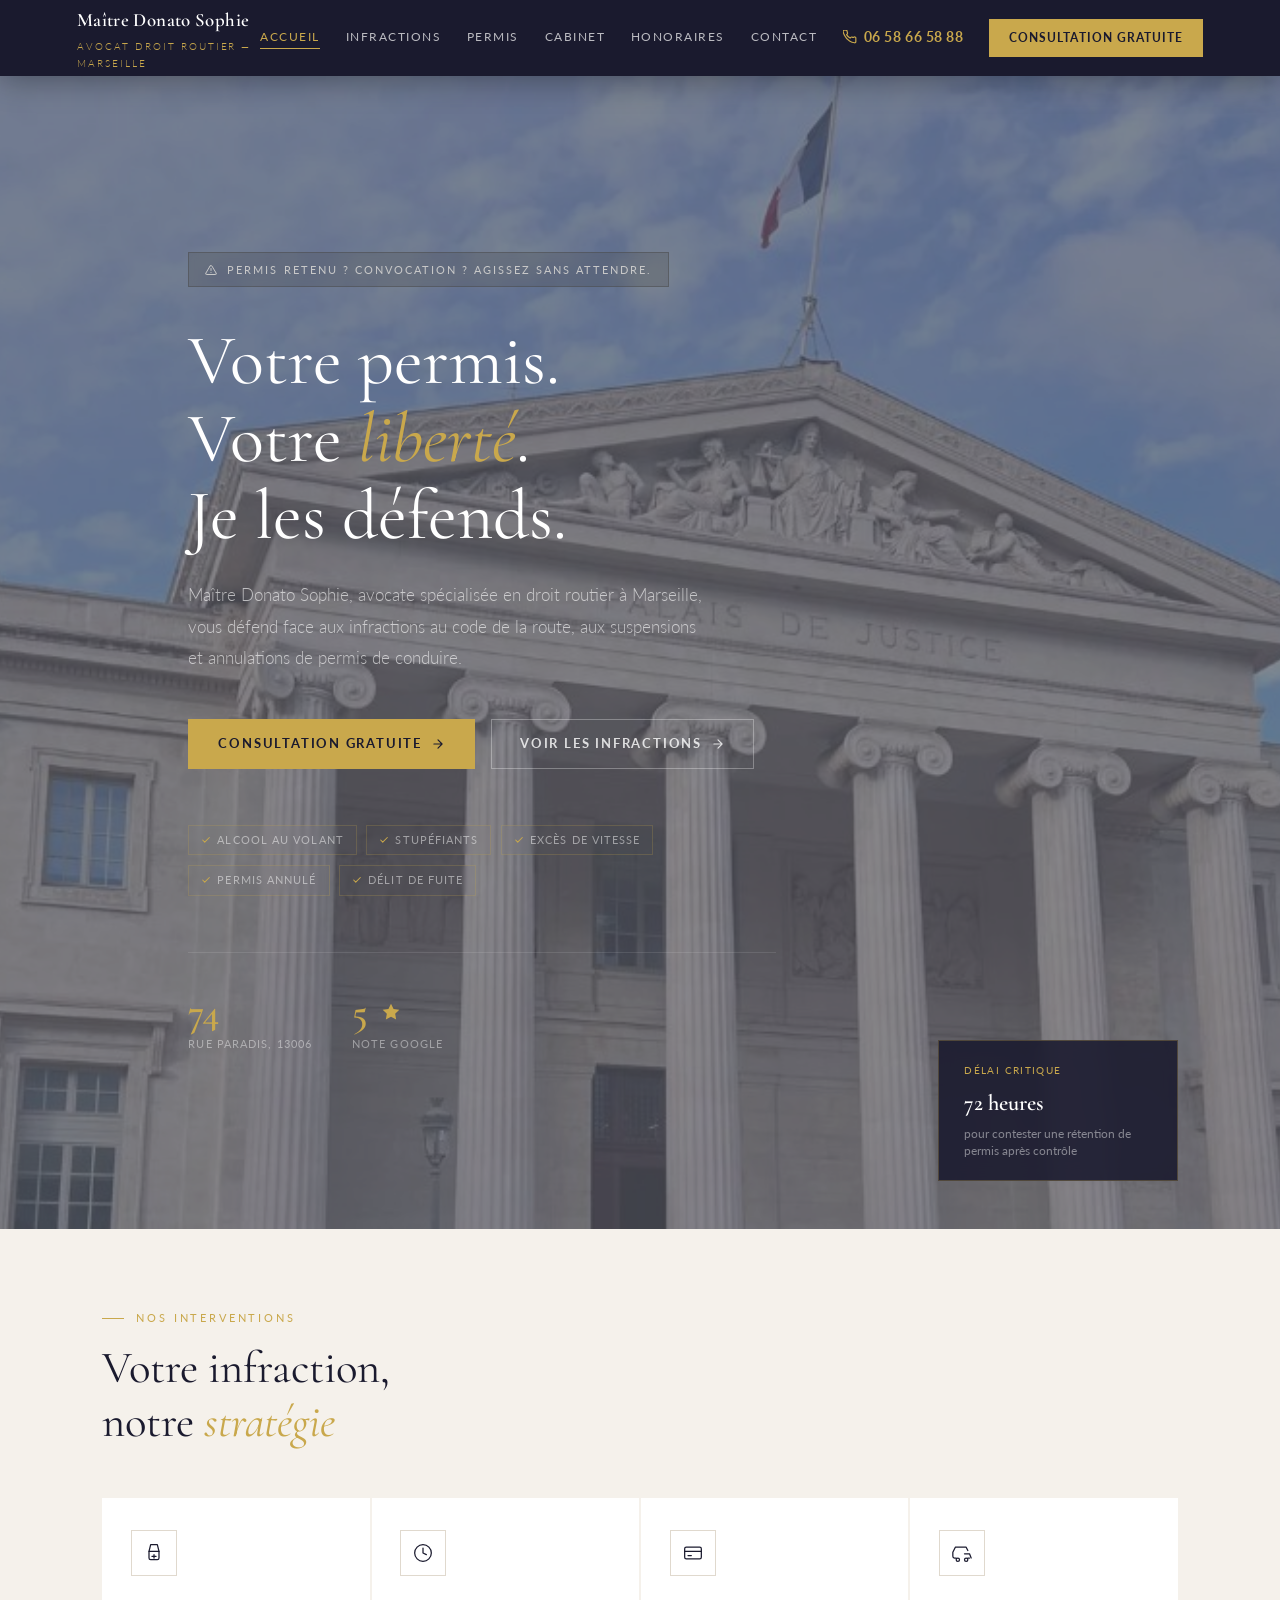
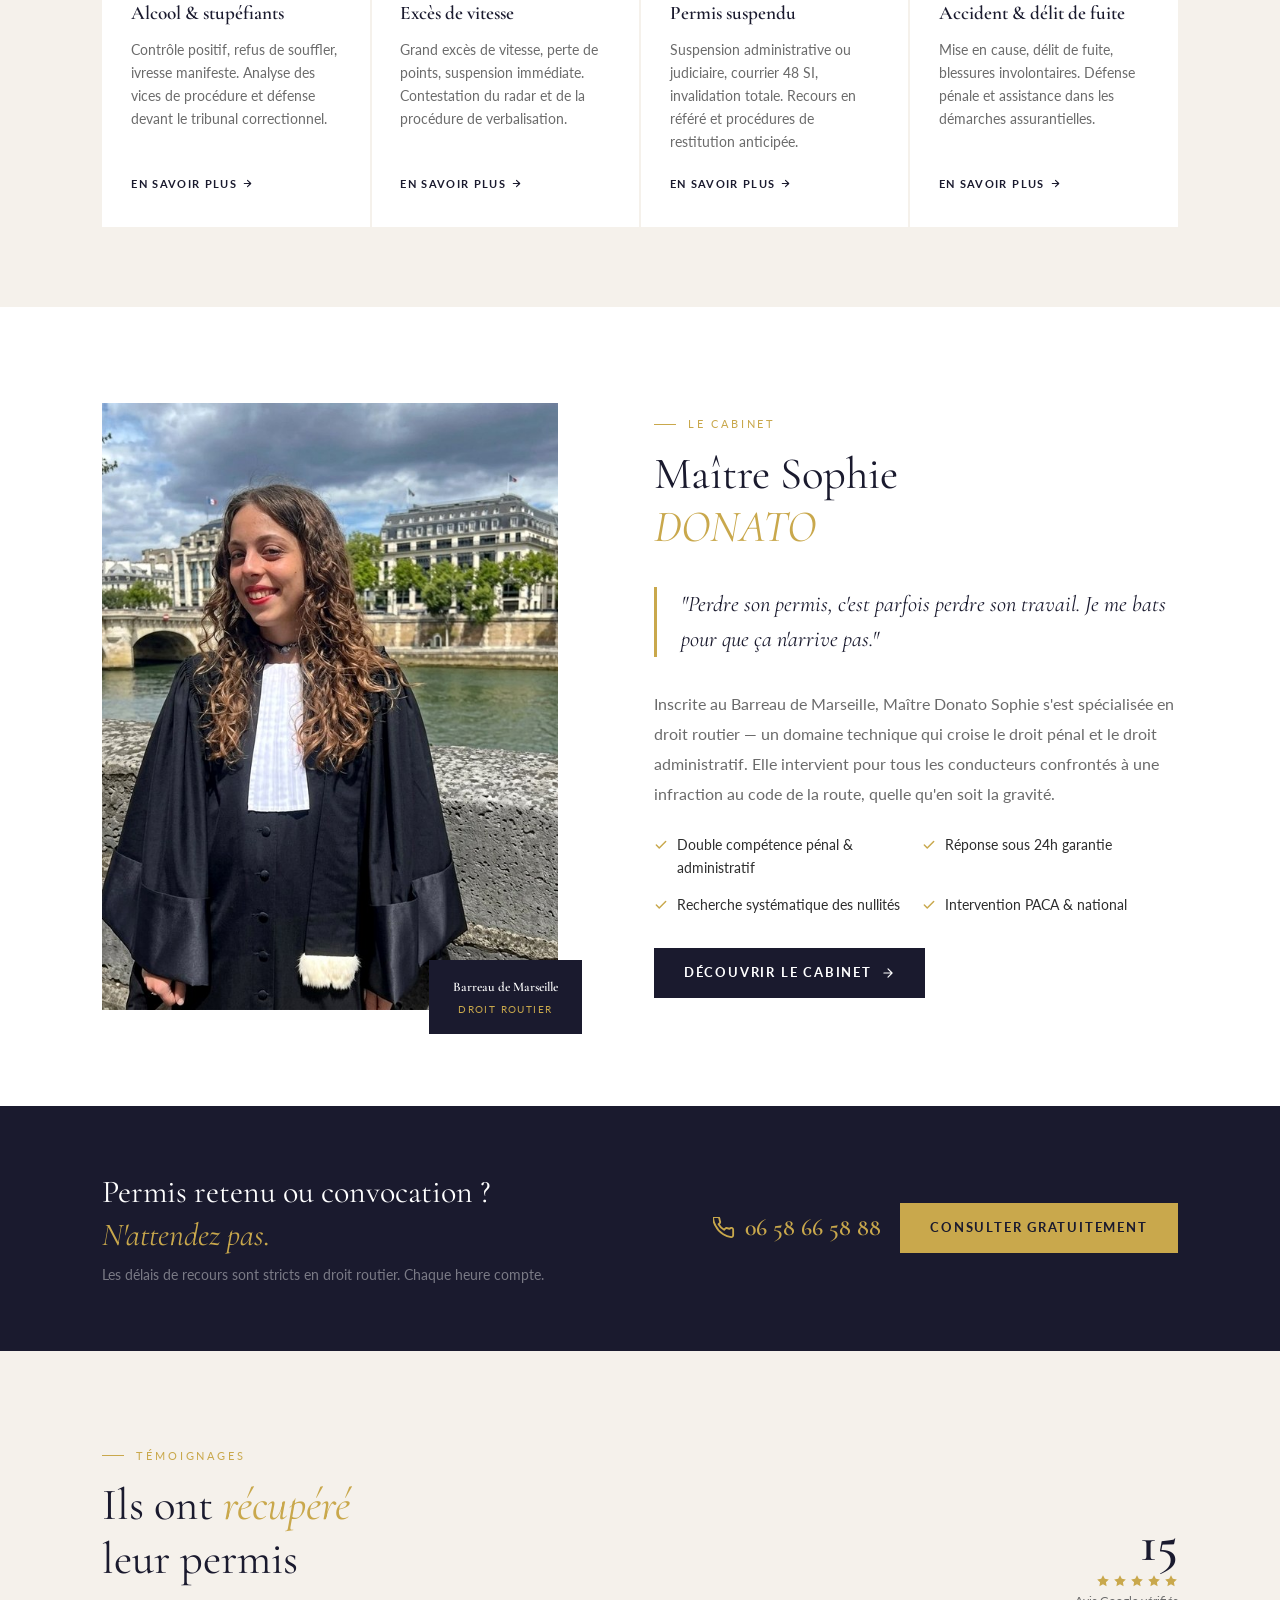
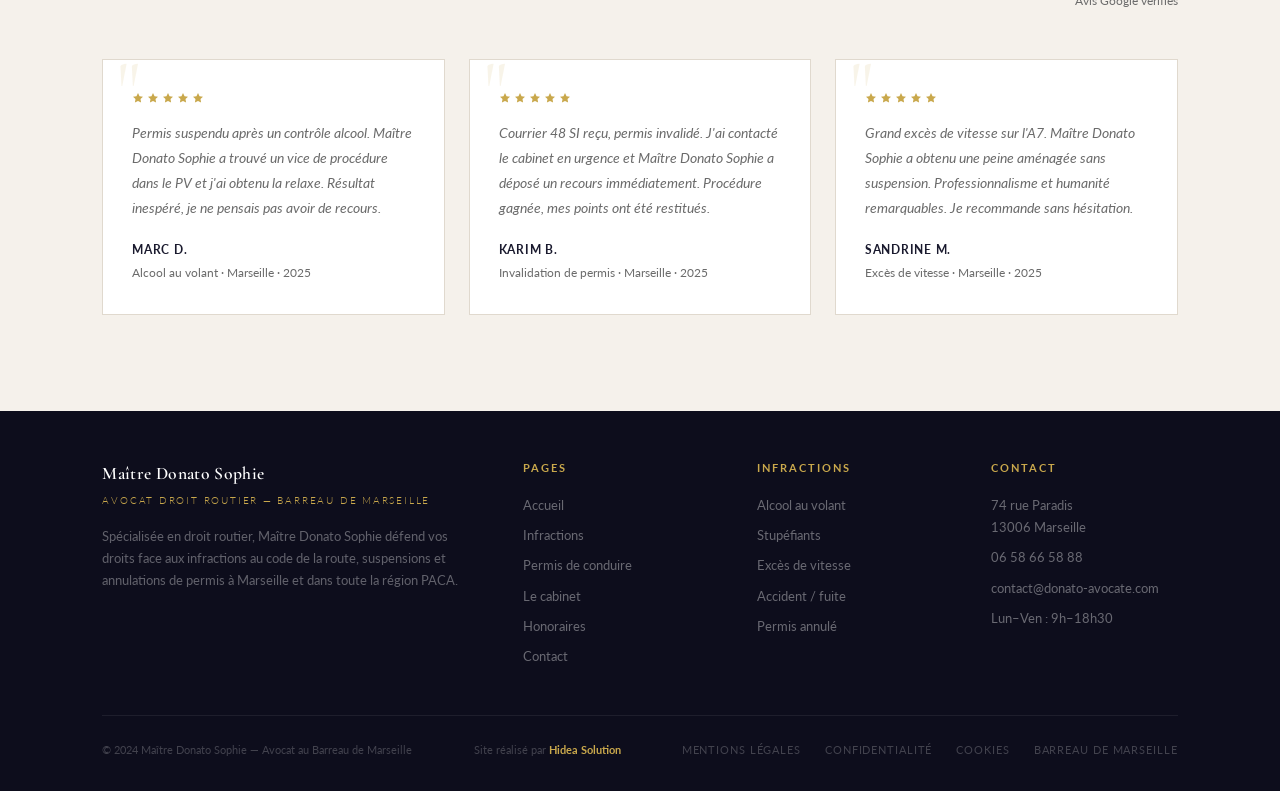
==== index.html @ 58123c16 "Update index.html" ====
<!DOCTYPE html>
<html lang="fr">
<head>
<meta charset="UTF-8">
<meta name="viewport" content="width=device-width, initial-scale=1.0">
<title>Maître Donato Sophie – Avocat Droit Routier Marseille</title>
<meta name="description" content="Maître Donato Sophie, avocate spécialisée en droit routier à Marseille (13006). Défense permis, alcool, excès de vitesse, stupéfiants. Consultation gratuite.">
<link rel="stylesheet" href="style.css">
<style>
/* ── HERO ACCUEIL ── */
.hero {
  position: relative; min-height: calc(100vh - 76px);
  display: flex; align-items: center; overflow: hidden;
}
.hero-bg {
  position: absolute; inset: 0; z-index: 0;
  overflow: hidden;
}
.hero-bg img {
  width: 100%; height: 100%;
  object-fit: cover; object-position: center center;
  opacity: 0.55;
  display: block;
}
/* fallback si l'image ne charge pas */

.hero-overlay {
  position: absolute; inset: 0; z-index: 1;
  background: rgba(10,12,26,.48);
}
.hero-grille {
  position: absolute; inset: 0; z-index: 1;
  display: none;
  pointer-events: none;
}
.hero-inner {
  position: relative; z-index: 2;
  padding: 5rem 8%; max-width: 760px;
}

/* tag anthracite (ex rouge) */
.hero-alerte {
  display: inline-flex; align-items: center; gap: 10px;
  background: rgba(74,74,74,.25); border: 1px solid rgba(74,74,74,.5);
  color: #c8c8c8; font-size: .7rem; letter-spacing: .18em; text-transform: uppercase;
  padding: 7px 16px; margin-bottom: 2.2rem; width: fit-content;
  backdrop-filter: blur(4px);
}
.hero-alerte svg { width: 12px; height: 12px; stroke: #c8c8c8; fill: none; stroke-linecap: round; stroke-linejoin: round; stroke-width: 2; }

.hero h1 {
  font-family: var(--fd); font-size: clamp(2.8rem,5.5vw,5rem);
  font-weight: 400; color: var(--blanc); line-height: 1.1; margin-bottom: 1.5rem;
}
.hero h1 em { font-style: italic; color: var(--or); }
.hero-sub { font-size: 1.08rem; color: rgba(255,255,255,.62); max-width: 520px; margin-bottom: 2.8rem; font-weight: 300; line-height: 1.85; }

.hero-btns { display: flex; gap: 1rem; flex-wrap: wrap; margin-bottom: 3.5rem; }

/* Tags infractions */
.hero-tags { display: flex; flex-wrap: wrap; gap: .6rem; margin-bottom: 3.5rem; }
.hero-tag {
  border: 1px solid rgba(201,168,76,.22); color: rgba(255,255,255,.48);
  font-size: .68rem; letter-spacing: .1em; text-transform: uppercase; padding: 5px 12px;
  display: flex; align-items: center; gap: 6px; backdrop-filter: blur(2px);
}
.hero-tag svg { width: 10px; height: 10px; stroke: var(--or); fill: none; stroke-linecap: round; stroke-linejoin: round; stroke-width: 2.5; }

/* Chiffres */
.hero-stats {
  display: flex; gap: 2.5rem; padding-top: 2.5rem;
  border-top: 1px solid rgba(255,255,255,.1);
}
.stat-nb { font-family: var(--fd); font-size: 2.4rem; font-weight: 600; color: var(--or); line-height: 1; display: flex; align-items: center; gap: 5px; }
.stat-nb svg { width: 20px; height: 20px; fill: var(--or); }
.stat-lbl { font-size: .68rem; color: rgba(255,255,255,.42); text-transform: uppercase; letter-spacing: .1em; margin-top: 4px; }

/* Encadré bas droite */
.hero-card {
  position: absolute; bottom: 3rem; right: 8%; z-index: 2;
  background: rgba(26,26,46,.88); border: 1px solid rgba(201,168,76,.28);
  padding: 1.3rem 1.6rem; max-width: 240px; backdrop-filter: blur(8px);
}
.hero-card-t { font-size: .62rem; text-transform: uppercase; letter-spacing: .14em; color: var(--or); margin-bottom: 5px; }
.hero-card-v { font-family: var(--fd); font-size: 1.4rem; color: var(--blanc); font-weight: 600; }
.hero-card-s { font-size: .72rem; color: rgba(255,255,255,.45); margin-top: 3px; line-height: 1.5; }

/* ── SERVICES RAPIDES ── */
.rapides { background: var(--creme); padding: 5rem 8%; }
.rapides-grid { display: grid; grid-template-columns: repeat(4,1fr); gap: 1.5px; margin-top: 3rem; }
.rapid-card {
  background: var(--blanc); padding: 2rem 1.8rem;
  text-decoration: none; display: flex; flex-direction: column; color: inherit;
  border-bottom: 2px solid transparent; transition: border-color .25s, background .25s, transform .2s;
}
.rapid-card:hover { border-bottom-color: var(--or); background: var(--marine); transform: translateY(-3px); }
.rapid-card:hover .ic-box svg { stroke: var(--or); }
.rapid-card:hover .ic-box { border-color: rgba(201,168,76,.3); }
.rapid-card:hover .rc-titre { color: var(--blanc); }
.rapid-card:hover .rc-desc { color: rgba(255,255,255,.5); }
.rapid-card:hover .rc-lien { color: var(--or); }
.rc-titre { font-family: var(--fd); font-size: 1.2rem; font-weight: 600; color: var(--marine); margin-bottom: .6rem; transition: color .25s; }
.rc-desc { font-size: .85rem; color: var(--doux); line-height: 1.7; margin-bottom: 1.2rem; flex: 1; transition: color .25s; }
.rc-lien { font-size: .7rem; letter-spacing: .12em; text-transform: uppercase; color: var(--marine); font-weight: 700; display: flex; align-items: center; gap: 5px; transition: color .25s; }
.rc-lien svg { width: 11px; height: 11px; stroke: currentColor; fill: none; stroke-linecap: round; stroke-linejoin: round; stroke-width: 2.5; }

/* ── CABINET APERÇU ── */
.apercu { background: var(--blanc); }
.apercu-grid { display: grid; grid-template-columns: 1fr 1.15fr; gap: 6rem; align-items: center; }
.apercu-photo {
  position: relative;
}
.apercu-img {
  width: 100%; aspect-ratio: 3/4;
  background: linear-gradient(155deg,#d8d2c8,#bfb9b0);
  display: flex; align-items: center; justify-content: center; flex-direction: column; gap: 1rem;
}
.apercu-img svg { opacity: .22; }
.apercu-img-note { font-style: italic; color: rgba(0,0,0,.28); font-size: .82rem; font-family: var(--fd); text-align: center; padding: 0 2rem; }
.apercu-cadre { position: absolute; top: 1.5rem; left: 1.5rem; right: -1.5rem; bottom: -1.5rem; border: 1.5px solid var(--or); z-index: -1; }
.apercu-badge {
  position: absolute; bottom: -1.5rem; right: -1.5rem;
  background: var(--marine); padding: 1rem 1.5rem; text-align: center;
}
.ab-t { font-family: var(--fd); font-size: .82rem; font-weight: 600; color: var(--blanc); display: block; }
.ab-s { font-size: .62rem; color: var(--or); text-transform: uppercase; letter-spacing: .14em; margin-top: 3px; display: block; }
.apercu-right blockquote { font-family: var(--fd); font-style: italic; font-size: 1.4rem; color: var(--marine); border-left: 3px solid var(--or); padding-left: 1.5rem; margin: 2rem 0; line-height: 1.55; }
.apercu-p { color: var(--doux); line-height: 1.88; margin-bottom: 1rem; }
.apercu-vals { display: grid; grid-template-columns: 1fr 1fr; gap: .8rem; margin-top: 1.5rem; }
.av { display: flex; align-items: flex-start; gap: 9px; }
.av svg { width: 14px; height: 14px; stroke: var(--or); stroke-width: 2.5; fill: none; stroke-linecap: round; stroke-linejoin: round; flex-shrink: 0; margin-top: 5px; }
.av span { font-size: .86rem; color: var(--texte); }

/* ── AVIS ── */
.avis-section { background: var(--creme); }
.avis-head { display: flex; align-items: flex-end; justify-content: space-between; margin-bottom: 3rem; flex-wrap: wrap; gap: 2rem; }
.note-wrap { text-align: right; }
.note-nb { font-family: var(--fd); font-size: 3.2rem; font-weight: 600; color: var(--marine); line-height: 1; }
.stars { display: flex; gap: 3px; margin-top: 4px; justify-content: flex-end; }
.av-src { font-size: .72rem; color: var(--doux); margin-top: 3px; }
.avis-grid { display: grid; grid-template-columns: repeat(3,1fr); gap: 1.5rem; }
.avc {
  background: var(--blanc); border: 1px solid var(--bordure);
  padding: 2rem 1.8rem; position: relative;
}
.av-q { font-family: var(--fd); font-size: 5rem; color: rgba(201,168,76,.12); position: absolute; top: -10px; left: 14px; line-height: 1; pointer-events: none; }
.avc-stars { display: flex; gap: 3px; margin-bottom: 1rem; }
.av-txt { font-size: .88rem; color: var(--doux); line-height: 1.78; margin-bottom: 1.2rem; font-style: italic; }
.av-au { font-weight: 700; font-size: .78rem; color: var(--marine); text-transform: uppercase; letter-spacing: .06em; }
.av-dm { font-size: .72rem; color: var(--doux); margin-top: 2px; }

/* RESPONSIVE */
@media (max-width: 1040px) {
  .hero-card { display: none; }
  .rapides-grid { grid-template-columns: 1fr 1fr; }
  .apercu-grid { grid-template-columns: 1fr; gap: 3rem; }
  .apercu-cadre { display: none; }
  .apercu-badge { position: static; display: inline-block; margin-top: 1rem; }
  .avis-grid { grid-template-columns: 1fr; }
}
@media (max-width: 640px) {
  .rapides-grid { grid-template-columns: 1fr; }
  .hero-stats { flex-wrap: wrap; gap: 1.5rem; }
  .hero-tags { display: none; }
  .apercu-vals { grid-template-columns: 1fr; }
}
</style>
</head>
<body>

<!-- HEADER -->
<header>
  <a href="index.html" class="logo">
    <span class="logo-t">Maître Donato Sophie</span>
    <span class="logo-s">Avocat Droit Routier — Marseille</span>
  </a>
  <button class="burger" id="burger-btn" aria-label="Ouvrir le menu" aria-expanded="false">
    <span></span><span></span><span></span>
  </button>
  <nav id="nav">
    <a href="index.html" class="active">Accueil</a>
    <a href="infractions.html">Infractions</a>
    <a href="permis.html">Permis</a>
    <a href="cabinet.html">Cabinet</a>
    <a href="honoraires.html">Honoraires</a>
    <a href="contact.html">Contact</a>
    <a href="tel:+33658665888" class="nav-tel">
      <svg viewBox="0 0 24 24"><path d="M22 16.92v3a2 2 0 01-2.18 2 19.79 19.79 0 01-8.63-3.07A19.5 19.5 0 013.07 10a19.79 19.79 0 01-3.07-8.67A2 2 0 012 .18h3a2 2 0 012 1.72 12.84 12.84 0 00.7 2.81 2 2 0 01-.45 2.11L6.09 7.91a16 16 0 006 6l1.27-1.27a2 2 0 012.11-.45 12.84 12.84 0 002.81.7A2 2 0 0122 14v2.92z"/></svg>
      06 58 66 58 88
    </a>
    <a href="contact.html" class="nav-cta">Consultation gratuite</a>
  </nav>
</header>

<!-- HERO -->
<section class="hero">
  <!-- ════════════════════════════════════════════════
     PHOTO HERO : placez votre photo du Palais de Justice
     de Marseille dans ce dossier sous le nom :
     hero-marseille.jpg
     ════════════════════════════════════════════════ -->
<div class="hero-bg"><img src="[data-uri]" alt="Palais de Justice de Marseille"></div>
  <div class="hero-overlay"></div>
  <div class="hero-grille"></div>

  <div class="hero-inner">
    <div class="hero-alerte">
      <svg viewBox="0 0 24 24"><path d="M10.29 3.86L1.82 18a2 2 0 001.71 3h16.94a2 2 0 001.71-3L13.71 3.86a2 2 0 00-3.42 0z"/><line x1="12" y1="9" x2="12" y2="13"/><line x1="12" y1="17" x2="12.01" y2="17"/></svg>
      Permis retenu ? Convocation ? Agissez sans attendre.
    </div>

    <h1>Votre permis.<br>Votre <em>liberté</em>.<br>Je les défends.</h1>

    <p class="hero-sub">
      Maître Donato Sophie, avocate spécialisée en droit routier à Marseille, vous défend face aux infractions au code de la route, aux suspensions et annulations de permis de conduire.
    </p>

    <div class="hero-btns">
      <a href="contact.html" class="btn-or">
        Consultation gratuite
        <svg viewBox="0 0 24 24"><path d="M5 12h14M12 5l7 7-7 7"/></svg>
      </a>
      <a href="infractions.html" class="btn-outline" style="color:rgba(255,255,255,.8);border-color:rgba(255,255,255,.3)">
        Voir les infractions
        <svg viewBox="0 0 24 24"><path d="M5 12h14M12 5l7 7-7 7"/></svg>
      </a>
    </div>

    <div class="hero-tags">
      <div class="hero-tag"><svg viewBox="0 0 24 24"><polyline points="20 6 9 17 4 12"/></svg>Alcool au volant</div>
      <div class="hero-tag"><svg viewBox="0 0 24 24"><polyline points="20 6 9 17 4 12"/></svg>Stupéfiants</div>
      <div class="hero-tag"><svg viewBox="0 0 24 24"><polyline points="20 6 9 17 4 12"/></svg>Excès de vitesse</div>
      <div class="hero-tag"><svg viewBox="0 0 24 24"><polyline points="20 6 9 17 4 12"/></svg>Permis annulé</div>
      <div class="hero-tag"><svg viewBox="0 0 24 24"><polyline points="20 6 9 17 4 12"/></svg>Délit de fuite</div>
    </div>

    <div class="hero-stats">
      <div>
        <div class="stat-nb">74</div>
        <div class="stat-lbl">Rue Paradis, 13006</div>
      </div>
      <div>
        <div class="stat-nb">
          5&thinsp;<svg viewBox="0 0 24 24"><polygon points="12 2 15.09 8.26 22 9.27 17 14.14 18.18 21.02 12 17.77 5.82 21.02 7 14.14 2 9.27 8.91 8.26 12 2"/></svg>
        </div>
        <div class="stat-lbl">Note Google</div>
      </div>
    </div>
  </div>

  <div class="hero-card">
    <div class="hero-card-t">Délai critique</div>
    <div class="hero-card-v">72 heures</div>
    <div class="hero-card-s">pour contester une rétention de permis après contrôle</div>
  </div>
</section>

<!-- SERVICES RAPIDES -->
<section class="rapides">
  <p class="s-lbl">Nos interventions</p>
  <h2 class="s-t">Votre infraction,<br>notre <em>stratégie</em></h2>
  <div class="rapides-grid">

    <a href="infractions.html#alcool" class="rapid-card reveal">
      <div class="ic-box">
        <svg viewBox="0 0 24 24"><path d="M8 2h8l2 8H6L8 2z"/><path d="M6 10v8a2 2 0 002 2h8a2 2 0 002-2v-8"/><line x1="12" y1="14" x2="12" y2="18"/><line x1="9.5" y1="16" x2="14.5" y2="16"/></svg>
      </div>
      <h3 class="rc-titre">Alcool &amp; stupéfiants</h3>
      <p class="rc-desc">Contrôle positif, refus de souffler, ivresse manifeste. Analyse des vices de procédure et défense devant le tribunal correctionnel.</p>
      <span class="rc-lien">En savoir plus <svg viewBox="0 0 24 24"><path d="M5 12h14M12 5l7 7-7 7" stroke-width="2.5"/></svg></span>
    </a>

    <a href="infractions.html#vitesse" class="rapid-card reveal">
      <div class="ic-box">
        <svg viewBox="0 0 24 24"><circle cx="12" cy="12" r="10"/><polyline points="12 6 12 12 16 14"/></svg>
      </div>
      <h3 class="rc-titre">Excès de vitesse</h3>
      <p class="rc-desc">Grand excès de vitesse, perte de points, suspension immédiate. Contestation du radar et de la procédure de verbalisation.</p>
      <span class="rc-lien">En savoir plus <svg viewBox="0 0 24 24"><path d="M5 12h14M12 5l7 7-7 7" stroke-width="2.5"/></svg></span>
    </a>

    <a href="permis.html" class="rapid-card reveal">
      <div class="ic-box">
        <svg viewBox="0 0 24 24"><rect x="2" y="5" width="20" height="14" rx="2"/><line x1="2" y1="10" x2="22" y2="10"/><line x1="6" y1="15" x2="10" y2="15"/></svg>
      </div>
      <h3 class="rc-titre">Permis suspendu</h3>
      <p class="rc-desc">Suspension administrative ou judiciaire, courrier 48 SI, invalidation totale. Recours en référé et procédures de restitution anticipée.</p>
      <span class="rc-lien">En savoir plus <svg viewBox="0 0 24 24"><path d="M5 12h14M12 5l7 7-7 7" stroke-width="2.5"/></svg></span>
    </a>

    <a href="infractions.html#accident" class="rapid-card reveal">
      <div class="ic-box">
        <svg viewBox="0 0 24 24"><path d="M17 18a2 2 0 100 4 2 2 0 000-4zM7 18a2 2 0 100 4 2 2 0 000-4z"/><path d="M5 18H3a2 2 0 01-2-2v-5l3-6h13l2 4"/><path d="M19 18h2M15 13h6l2 5"/></svg>
      </div>
      <h3 class="rc-titre">Accident &amp; délit de fuite</h3>
      <p class="rc-desc">Mise en cause, délit de fuite, blessures involontaires. Défense pénale et assistance dans les démarches assurantielles.</p>
      <span class="rc-lien">En savoir plus <svg viewBox="0 0 24 24"><path d="M5 12h14M12 5l7 7-7 7" stroke-width="2.5"/></svg></span>
    </a>

  </div>
</section>

<!-- APERÇU CABINET -->
<section class="apercu">
  <div class="apercu-grid">
    <div class="apercu-photo">
      <div class="apercu-img" style="padding:0;overflow:hidden;"><img src="[data-uri]" alt="Maître Donato Sophie, avocate droit routier Marseille" style="width:100%;height:100%;object-fit:cover;object-position:center top;display:block;"></div>
      <div class="apercu-cadre"></div>
      <div class="apercu-badge">
        <span class="ab-t">Barreau de Marseille</span>
        <span class="ab-s">Droit routier</span>
      </div>
    </div>
    <div class="apercu-right reveal">
      <p class="s-lbl">Le Cabinet</p>
      <h2 class="s-t">Maître Sophie<br><em>DONATO</em></h2>
      <blockquote>"Perdre son permis, c'est parfois perdre son travail. Je me bats pour que ça n'arrive pas."</blockquote>
      <p class="apercu-p">Inscrite au Barreau de Marseille, Maître Donato Sophie s'est spécialisée en droit routier — un domaine technique qui croise le droit pénal et le droit administratif. Elle intervient pour tous les conducteurs confrontés à une infraction au code de la route, quelle qu'en soit la gravité.</p>
      <div class="apercu-vals">
        <div class="av"><svg viewBox="0 0 24 24"><polyline points="20 6 9 17 4 12"/></svg><span>Double compétence pénal &amp; administratif</span></div>
        <div class="av"><svg viewBox="0 0 24 24"><polyline points="20 6 9 17 4 12"/></svg><span>Réponse sous 24h garantie</span></div>
        <div class="av"><svg viewBox="0 0 24 24"><polyline points="20 6 9 17 4 12"/></svg><span>Recherche systématique des nullités</span></div>
        <div class="av"><svg viewBox="0 0 24 24"><polyline points="20 6 9 17 4 12"/></svg><span>Intervention PACA &amp; national</span></div>
      </div>
      <a href="cabinet.html" class="btn-marine" style="margin-top:2rem">
        Découvrir le cabinet
        <svg viewBox="0 0 24 24"><path d="M5 12h14M12 5l7 7-7 7"/></svg>
      </a>
    </div>
  </div>
</section>

<!-- CTA -->
<div class="cta-band">
  <div>
    <p class="cta-band-t">Permis retenu ou convocation ?<br><em>N'attendez pas.</em></p>
    <p class="cta-band-sub">Les délais de recours sont stricts en droit routier. Chaque heure compte.</p>
  </div>
  <div class="cta-band-a">
    <a href="tel:+33658665888" class="tel-big">
      <svg viewBox="0 0 24 24"><path d="M22 16.92v3a2 2 0 01-2.18 2 19.79 19.79 0 01-8.63-3.07A19.5 19.5 0 013.07 10a19.79 19.79 0 01-3.07-8.67A2 2 0 012 .18h3a2 2 0 012 1.72 12.84 12.84 0 00.7 2.81 2 2 0 01-.45 2.11L6.09 7.91a16 16 0 006 6l1.27-1.27a2 2 0 012.11-.45 12.84 12.84 0 002.81.7A2 2 0 0122 14v2.92z"/></svg>
      06 58 66 58 88
    </a>
    <a href="contact.html" class="btn-or">Consulter gratuitement</a>
  </div>
</div>

<!-- AVIS -->
<section class="avis-section">
  <div class="avis-head">
    <div>
      <p class="s-lbl">Témoignages</p>
      <h2 class="s-t">Ils ont <em>récupéré</em><br>leur permis</h2>
    </div>
    <div class="note-wrap">
      <div class="note-nb">15</div>
      <div class="stars">
        <svg class="star" viewBox="0 0 24 24"><polygon points="12 2 15.09 8.26 22 9.27 17 14.14 18.18 21.02 12 17.77 5.82 21.02 7 14.14 2 9.27 8.91 8.26 12 2"/></svg>
        <svg class="star" viewBox="0 0 24 24"><polygon points="12 2 15.09 8.26 22 9.27 17 14.14 18.18 21.02 12 17.77 5.82 21.02 7 14.14 2 9.27 8.91 8.26 12 2"/></svg>
        <svg class="star" viewBox="0 0 24 24"><polygon points="12 2 15.09 8.26 22 9.27 17 14.14 18.18 21.02 12 17.77 5.82 21.02 7 14.14 2 9.27 8.91 8.26 12 2"/></svg>
        <svg class="star" viewBox="0 0 24 24"><polygon points="12 2 15.09 8.26 22 9.27 17 14.14 18.18 21.02 12 17.77 5.82 21.02 7 14.14 2 9.27 8.91 8.26 12 2"/></svg>
        <svg class="star" viewBox="0 0 24 24"><polygon points="12 2 15.09 8.26 22 9.27 17 14.14 18.18 21.02 12 17.77 5.82 21.02 7 14.14 2 9.27 8.91 8.26 12 2"/></svg>
      </div>
      <div class="av-src">Avis Google vérifiés</div>
    </div>
  </div>
  <div class="avis-grid">
    <div class="avc reveal">
      <div class="av-q">"</div>
      <div class="avc-stars"><svg class="star-sm" viewBox="0 0 24 24"><polygon points="12 2 15.09 8.26 22 9.27 17 14.14 18.18 21.02 12 17.77 5.82 21.02 7 14.14 2 9.27 8.91 8.26 12 2"/></svg><svg class="star-sm" viewBox="0 0 24 24"><polygon points="12 2 15.09 8.26 22 9.27 17 14.14 18.18 21.02 12 17.77 5.82 21.02 7 14.14 2 9.27 8.91 8.26 12 2"/></svg><svg class="star-sm" viewBox="0 0 24 24"><polygon points="12 2 15.09 8.26 22 9.27 17 14.14 18.18 21.02 12 17.77 5.82 21.02 7 14.14 2 9.27 8.91 8.26 12 2"/></svg><svg class="star-sm" viewBox="0 0 24 24"><polygon points="12 2 15.09 8.26 22 9.27 17 14.14 18.18 21.02 12 17.77 5.82 21.02 7 14.14 2 9.27 8.91 8.26 12 2"/></svg><svg class="star-sm" viewBox="0 0 24 24"><polygon points="12 2 15.09 8.26 22 9.27 17 14.14 18.18 21.02 12 17.77 5.82 21.02 7 14.14 2 9.27 8.91 8.26 12 2"/></svg></div>
      <p class="av-txt">Permis suspendu après un contrôle alcool. Maître Donato Sophie a trouvé un vice de procédure dans le PV et j'ai obtenu la relaxe. Résultat inespéré, je ne pensais pas avoir de recours.</p>
      <div class="av-au">Marc D.</div><div class="av-dm">Alcool au volant · Marseille · 2025</div>
    </div>
    <div class="avc reveal">
      <div class="av-q">"</div>
      <div class="avc-stars"><svg class="star-sm" viewBox="0 0 24 24"><polygon points="12 2 15.09 8.26 22 9.27 17 14.14 18.18 21.02 12 17.77 5.82 21.02 7 14.14 2 9.27 8.91 8.26 12 2"/></svg><svg class="star-sm" viewBox="0 0 24 24"><polygon points="12 2 15.09 8.26 22 9.27 17 14.14 18.18 21.02 12 17.77 5.82 21.02 7 14.14 2 9.27 8.91 8.26 12 2"/></svg><svg class="star-sm" viewBox="0 0 24 24"><polygon points="12 2 15.09 8.26 22 9.27 17 14.14 18.18 21.02 12 17.77 5.82 21.02 7 14.14 2 9.27 8.91 8.26 12 2"/></svg><svg class="star-sm" viewBox="0 0 24 24"><polygon points="12 2 15.09 8.26 22 9.27 17 14.14 18.18 21.02 12 17.77 5.82 21.02 7 14.14 2 9.27 8.91 8.26 12 2"/></svg><svg class="star-sm" viewBox="0 0 24 24"><polygon points="12 2 15.09 8.26 22 9.27 17 14.14 18.18 21.02 12 17.77 5.82 21.02 7 14.14 2 9.27 8.91 8.26 12 2"/></svg></div>
      <p class="av-txt">Courrier 48 SI reçu, permis invalidé. J'ai contacté le cabinet en urgence et Maître Donato Sophie a déposé un recours immédiatement. Procédure gagnée, mes points ont été restitués.</p>
      <div class="av-au">Karim B.</div><div class="av-dm">Invalidation de permis · Marseille · 2025</div>
    </div>
    <div class="avc reveal">
      <div class="av-q">"</div>
      <div class="avc-stars"><svg class="star-sm" viewBox="0 0 24 24"><polygon points="12 2 15.09 8.26 22 9.27 17 14.14 18.18 21.02 12 17.77 5.82 21.02 7 14.14 2 9.27 8.91 8.26 12 2"/></svg><svg class="star-sm" viewBox="0 0 24 24"><polygon points="12 2 15.09 8.26 22 9.27 17 14.14 18.18 21.02 12 17.77 5.82 21.02 7 14.14 2 9.27 8.91 8.26 12 2"/></svg><svg class="star-sm" viewBox="0 0 24 24"><polygon points="12 2 15.09 8.26 22 9.27 17 14.14 18.18 21.02 12 17.77 5.82 21.02 7 14.14 2 9.27 8.91 8.26 12 2"/></svg><svg class="star-sm" viewBox="0 0 24 24"><polygon points="12 2 15.09 8.26 22 9.27 17 14.14 18.18 21.02 12 17.77 5.82 21.02 7 14.14 2 9.27 8.91 8.26 12 2"/></svg><svg class="star-sm" viewBox="0 0 24 24"><polygon points="12 2 15.09 8.26 22 9.27 17 14.14 18.18 21.02 12 17.77 5.82 21.02 7 14.14 2 9.27 8.91 8.26 12 2"/></svg></div>
      <p class="av-txt">Grand excès de vitesse sur l'A7. Maître Donato Sophie a obtenu une peine aménagée sans suspension. Professionnalisme et humanité remarquables. Je recommande sans hésitation.</p>
      <div class="av-au">Sandrine M.</div><div class="av-dm">Excès de vitesse · Marseille · 2025</div>
    </div>
  </div>
</section>

<!-- FOOTER -->
<footer>
  <div class="footer-top">
    <div class="footer-brand">
      <span class="logo-t">Maître Donato Sophie</span>
      <span class="logo-s">Avocat Droit Routier — Barreau de Marseille</span>
      <p>Spécialisée en droit routier, Maître Donato Sophie défend vos droits face aux infractions au code de la route, suspensions et annulations de permis à Marseille et dans toute la région PACA.</p>
    </div>
    <div class="footer-col">
      <h4>Pages</h4>
      <a href="index.html">Accueil</a>
      <a href="infractions.html">Infractions</a>
      <a href="permis.html">Permis de conduire</a>
      <a href="cabinet.html">Le cabinet</a>
      <a href="honoraires.html">Honoraires</a>
      <a href="contact.html">Contact</a>
    </div>
    <div class="footer-col">
      <h4>Infractions</h4>
      <a href="infractions.html#alcool">Alcool au volant</a>
      <a href="infractions.html#stupefiants">Stupéfiants</a>
      <a href="infractions.html#vitesse">Excès de vitesse</a>
      <a href="infractions.html#accident">Accident / fuite</a>
      <a href="permis.html">Permis annulé</a>
    </div>
    <div class="footer-col">
      <h4>Contact</h4>
      <p>74 rue Paradis<br>13006 Marseille</p>
      <a href="tel:+33658665888">06 58 66 58 88</a>
      <a href="mailto:contact@donato-avocate.com">contact@donato-avocate.com</a>
      <p style="margin-top:.5rem">Lun–Ven : 9h–18h30</p>
    </div>
  </div>
  <div class="footer-bottom">
    <div class="footer-copy">© 2024 Maître Donato Sophie — Avocat au Barreau de Marseille</div>
    <div class="footer-powered">Site réalisé par <a href="https://www.hidea-solution.fr" target="_blank" rel="noopener">Hidea Solution</a></div>
    <div class="footer-legal">
      <a href="#">Mentions légales</a>
      <a href="#">Confidentialité</a>
      <a href="#">Cookies</a>
      <a href="https://www.barreau-marseille.avocat.fr" target="_blank" rel="noopener">Barreau de Marseille</a>
    </div>
  </div>
</footer>

<script src="main.js"></script>
</body>
</html>
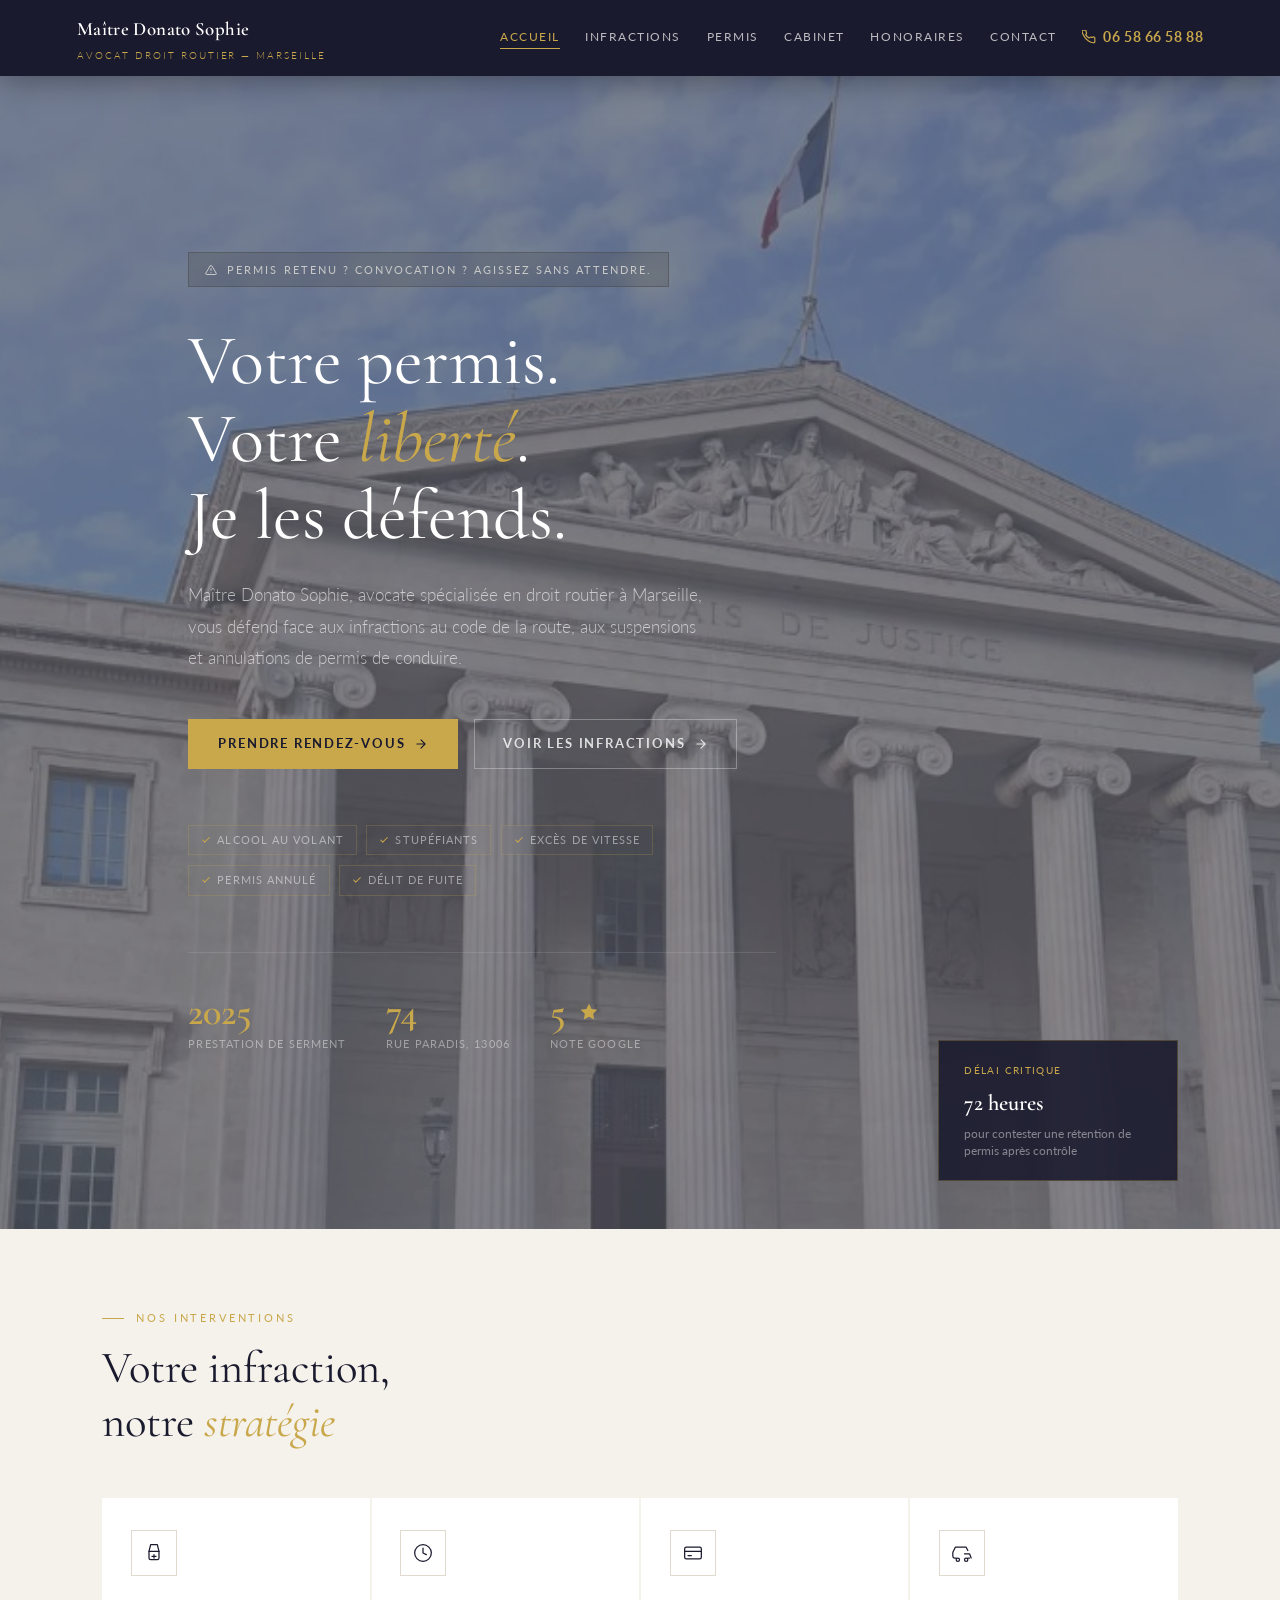
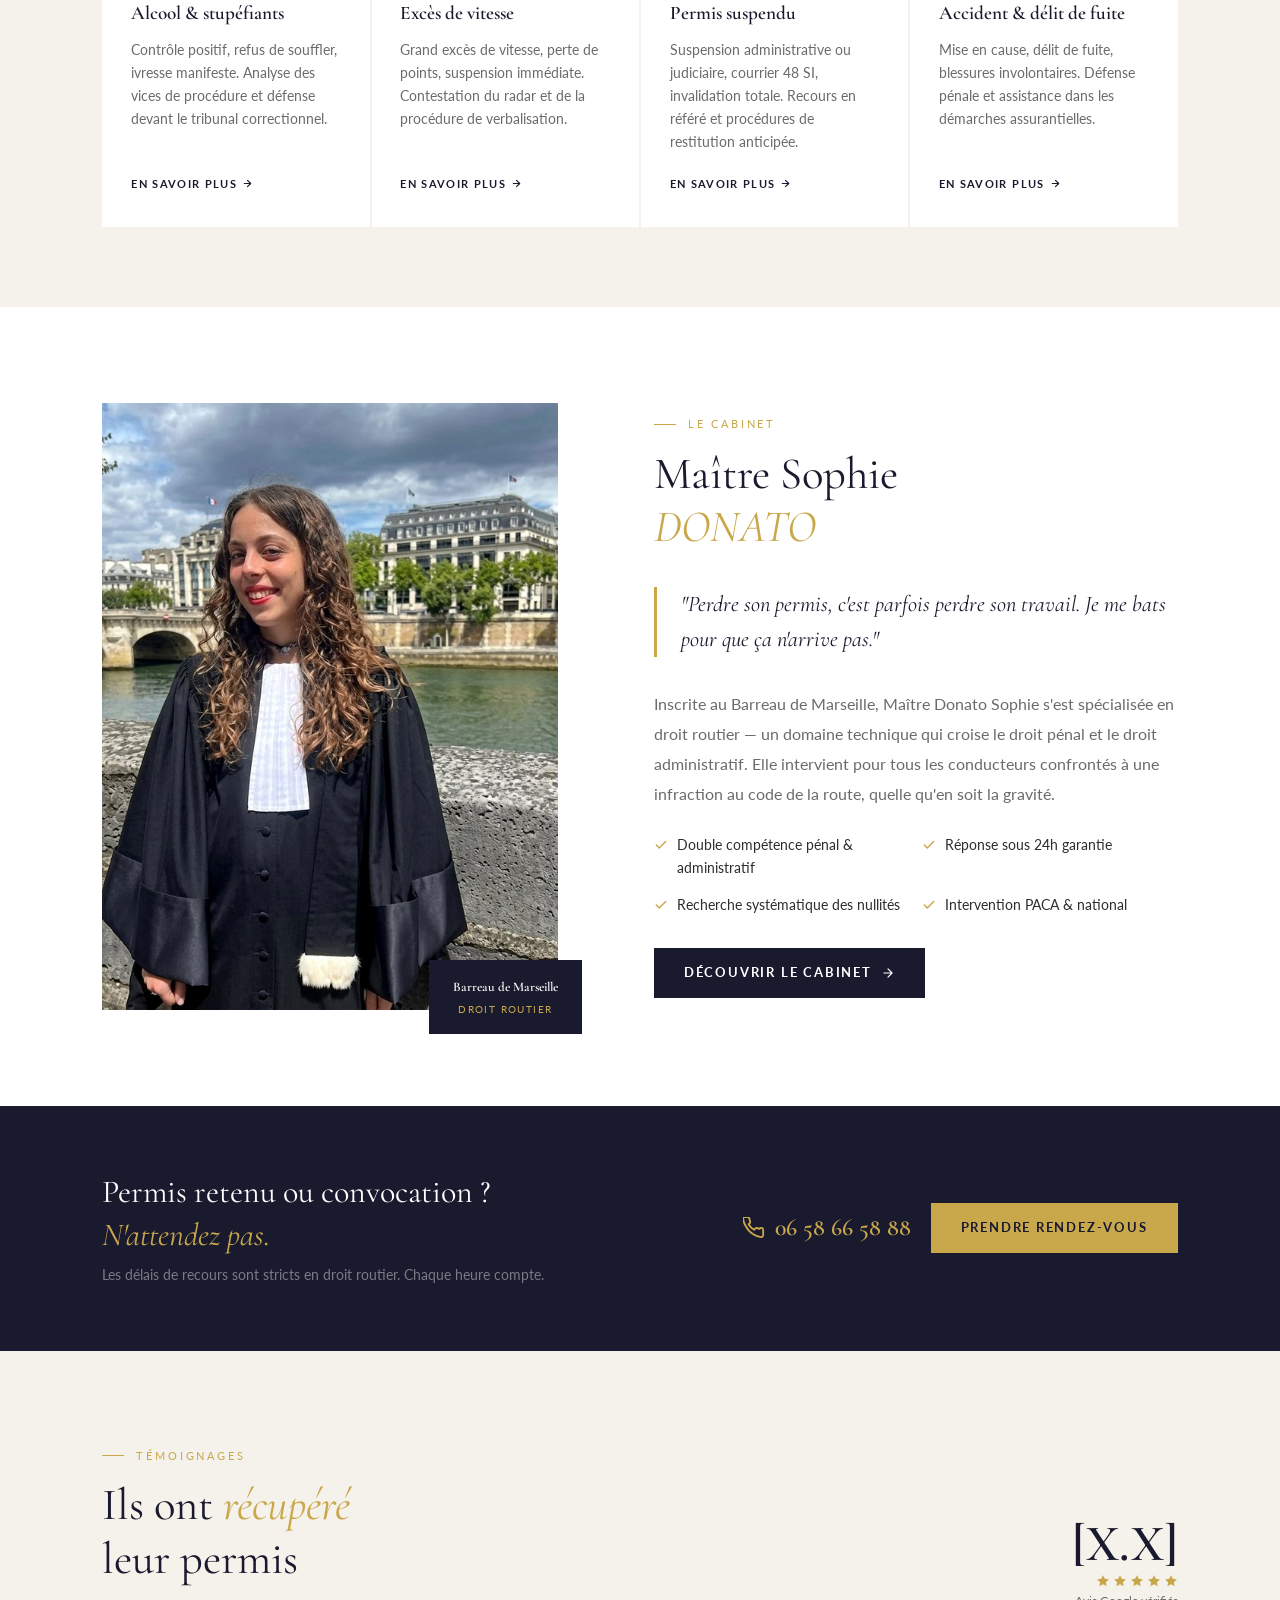
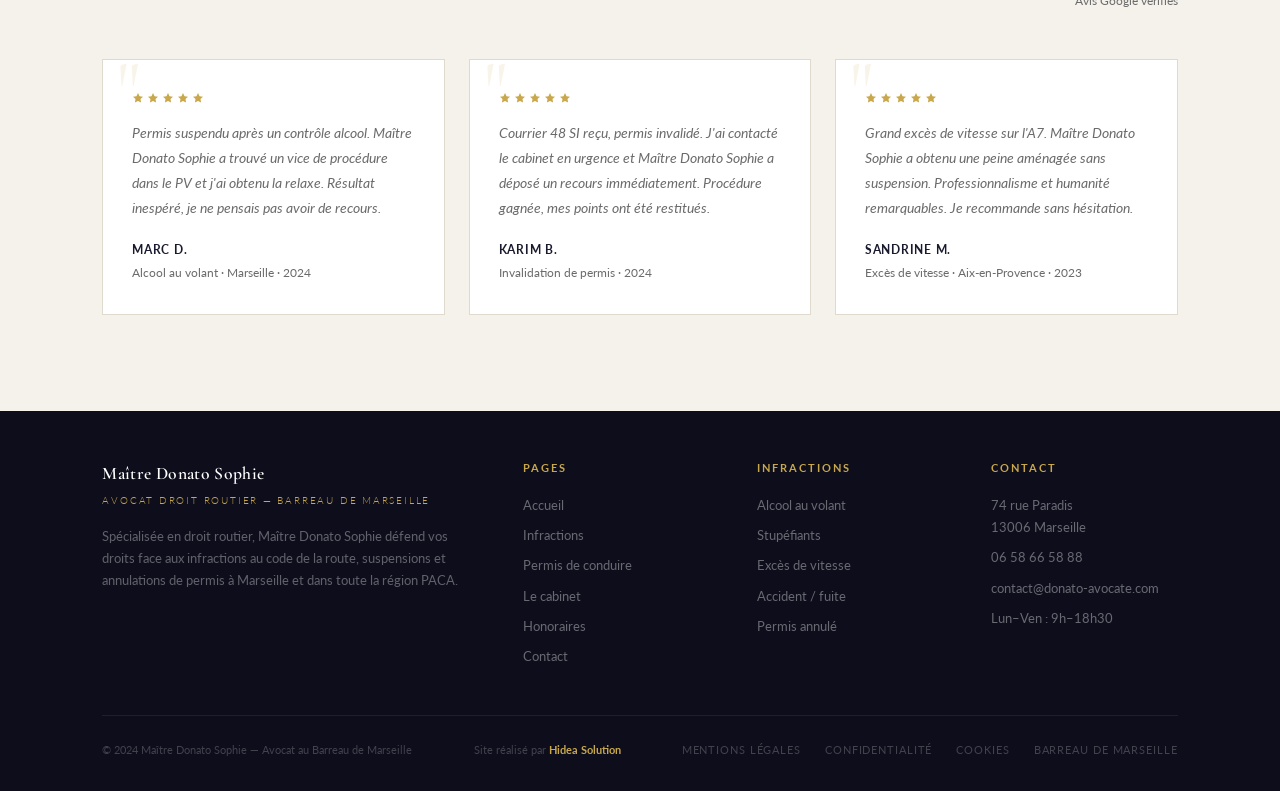
==== commit e9e99d18: "Update index.html" ====
--- a/index.html
+++ b/index.html
@@ -4,7 +4,7 @@
 <meta charset="UTF-8">
 <meta name="viewport" content="width=device-width, initial-scale=1.0">
 <title>Maître Donato Sophie – Avocat Droit Routier Marseille</title>
-<meta name="description" content="Maître Donato Sophie, avocate spécialisée en droit routier à Marseille (13006). Défense permis, alcool, excès de vitesse, stupéfiants. Consultation gratuite.">
+<meta name="description" content="Maître Donato Sophie, avocate spécialisée en droit routier à Marseille (13006). Défense permis, alcool, excès de vitesse, stupéfiants. Prendre rendez-vous.">
 <link rel="stylesheet" href="style.css">
 <style>
 /* ── HERO ACCUEIL ── */
@@ -188,7 +188,7 @@
       <svg viewBox="0 0 24 24"><path d="M22 16.92v3a2 2 0 01-2.18 2 19.79 19.79 0 01-8.63-3.07A19.5 19.5 0 013.07 10a19.79 19.79 0 01-3.07-8.67A2 2 0 012 .18h3a2 2 0 012 1.72 12.84 12.84 0 00.7 2.81 2 2 0 01-.45 2.11L6.09 7.91a16 16 0 006 6l1.27-1.27a2 2 0 012.11-.45 12.84 12.84 0 002.81.7A2 2 0 0122 14v2.92z"/></svg>
       06 58 66 58 88
     </a>
-    <a href="contact.html" class="nav-cta">Consultation gratuite</a>
+    
   </nav>
 </header>
 
@@ -217,7 +217,7 @@
 
     <div class="hero-btns">
       <a href="contact.html" class="btn-or">
-        Consultation gratuite
+        Prendre rendez-vous
         <svg viewBox="0 0 24 24"><path d="M5 12h14M12 5l7 7-7 7"/></svg>
       </a>
       <a href="infractions.html" class="btn-outline" style="color:rgba(255,255,255,.8);border-color:rgba(255,255,255,.3)">
@@ -235,6 +235,10 @@
     </div>
 
     <div class="hero-stats">
+      <div>
+        <div class="stat-nb">2025</div>
+        <div class="stat-lbl">Prestation de serment</div>
+      </div>
       <div>
         <div class="stat-nb">74</div>
         <div class="stat-lbl">Rue Paradis, 13006</div>
@@ -341,7 +345,7 @@
       <svg viewBox="0 0 24 24"><path d="M22 16.92v3a2 2 0 01-2.18 2 19.79 19.79 0 01-8.63-3.07A19.5 19.5 0 013.07 10a19.79 19.79 0 01-3.07-8.67A2 2 0 012 .18h3a2 2 0 012 1.72 12.84 12.84 0 00.7 2.81 2 2 0 01-.45 2.11L6.09 7.91a16 16 0 006 6l1.27-1.27a2 2 0 012.11-.45 12.84 12.84 0 002.81.7A2 2 0 0122 14v2.92z"/></svg>
       06 58 66 58 88
     </a>
-    <a href="contact.html" class="btn-or">Consulter gratuitement</a>
+    <a href="contact.html" class="btn-or">Prendre rendez-vous</a>
   </div>
 </div>
 
@@ -353,7 +357,7 @@
       <h2 class="s-t">Ils ont <em>récupéré</em><br>leur permis</h2>
     </div>
     <div class="note-wrap">
-      <div class="note-nb">15</div>
+      <div class="note-nb">[X.X]</div>
       <div class="stars">
         <svg class="star" viewBox="0 0 24 24"><polygon points="12 2 15.09 8.26 22 9.27 17 14.14 18.18 21.02 12 17.77 5.82 21.02 7 14.14 2 9.27 8.91 8.26 12 2"/></svg>
         <svg class="star" viewBox="0 0 24 24"><polygon points="12 2 15.09 8.26 22 9.27 17 14.14 18.18 21.02 12 17.77 5.82 21.02 7 14.14 2 9.27 8.91 8.26 12 2"/></svg>
@@ -369,19 +373,19 @@
       <div class="av-q">"</div>
       <div class="avc-stars"><svg class="star-sm" viewBox="0 0 24 24"><polygon points="12 2 15.09 8.26 22 9.27 17 14.14 18.18 21.02 12 17.77 5.82 21.02 7 14.14 2 9.27 8.91 8.26 12 2"/></svg><svg class="star-sm" viewBox="0 0 24 24"><polygon points="12 2 15.09 8.26 22 9.27 17 14.14 18.18 21.02 12 17.77 5.82 21.02 7 14.14 2 9.27 8.91 8.26 12 2"/></svg><svg class="star-sm" viewBox="0 0 24 24"><polygon points="12 2 15.09 8.26 22 9.27 17 14.14 18.18 21.02 12 17.77 5.82 21.02 7 14.14 2 9.27 8.91 8.26 12 2"/></svg><svg class="star-sm" viewBox="0 0 24 24"><polygon points="12 2 15.09 8.26 22 9.27 17 14.14 18.18 21.02 12 17.77 5.82 21.02 7 14.14 2 9.27 8.91 8.26 12 2"/></svg><svg class="star-sm" viewBox="0 0 24 24"><polygon points="12 2 15.09 8.26 22 9.27 17 14.14 18.18 21.02 12 17.77 5.82 21.02 7 14.14 2 9.27 8.91 8.26 12 2"/></svg></div>
       <p class="av-txt">Permis suspendu après un contrôle alcool. Maître Donato Sophie a trouvé un vice de procédure dans le PV et j'ai obtenu la relaxe. Résultat inespéré, je ne pensais pas avoir de recours.</p>
-      <div class="av-au">Marc D.</div><div class="av-dm">Alcool au volant · Marseille · 2025</div>
+      <div class="av-au">Marc D.</div><div class="av-dm">Alcool au volant · Marseille · 2024</div>
     </div>
     <div class="avc reveal">
       <div class="av-q">"</div>
       <div class="avc-stars"><svg class="star-sm" viewBox="0 0 24 24"><polygon points="12 2 15.09 8.26 22 9.27 17 14.14 18.18 21.02 12 17.77 5.82 21.02 7 14.14 2 9.27 8.91 8.26 12 2"/></svg><svg class="star-sm" viewBox="0 0 24 24"><polygon points="12 2 15.09 8.26 22 9.27 17 14.14 18.18 21.02 12 17.77 5.82 21.02 7 14.14 2 9.27 8.91 8.26 12 2"/></svg><svg class="star-sm" viewBox="0 0 24 24"><polygon points="12 2 15.09 8.26 22 9.27 17 14.14 18.18 21.02 12 17.77 5.82 21.02 7 14.14 2 9.27 8.91 8.26 12 2"/></svg><svg class="star-sm" viewBox="0 0 24 24"><polygon points="12 2 15.09 8.26 22 9.27 17 14.14 18.18 21.02 12 17.77 5.82 21.02 7 14.14 2 9.27 8.91 8.26 12 2"/></svg><svg class="star-sm" viewBox="0 0 24 24"><polygon points="12 2 15.09 8.26 22 9.27 17 14.14 18.18 21.02 12 17.77 5.82 21.02 7 14.14 2 9.27 8.91 8.26 12 2"/></svg></div>
       <p class="av-txt">Courrier 48 SI reçu, permis invalidé. J'ai contacté le cabinet en urgence et Maître Donato Sophie a déposé un recours immédiatement. Procédure gagnée, mes points ont été restitués.</p>
-      <div class="av-au">Karim B.</div><div class="av-dm">Invalidation de permis · Marseille · 2025</div>
+      <div class="av-au">Karim B.</div><div class="av-dm">Invalidation de permis · 2024</div>
     </div>
     <div class="avc reveal">
       <div class="av-q">"</div>
       <div class="avc-stars"><svg class="star-sm" viewBox="0 0 24 24"><polygon points="12 2 15.09 8.26 22 9.27 17 14.14 18.18 21.02 12 17.77 5.82 21.02 7 14.14 2 9.27 8.91 8.26 12 2"/></svg><svg class="star-sm" viewBox="0 0 24 24"><polygon points="12 2 15.09 8.26 22 9.27 17 14.14 18.18 21.02 12 17.77 5.82 21.02 7 14.14 2 9.27 8.91 8.26 12 2"/></svg><svg class="star-sm" viewBox="0 0 24 24"><polygon points="12 2 15.09 8.26 22 9.27 17 14.14 18.18 21.02 12 17.77 5.82 21.02 7 14.14 2 9.27 8.91 8.26 12 2"/></svg><svg class="star-sm" viewBox="0 0 24 24"><polygon points="12 2 15.09 8.26 22 9.27 17 14.14 18.18 21.02 12 17.77 5.82 21.02 7 14.14 2 9.27 8.91 8.26 12 2"/></svg><svg class="star-sm" viewBox="0 0 24 24"><polygon points="12 2 15.09 8.26 22 9.27 17 14.14 18.18 21.02 12 17.77 5.82 21.02 7 14.14 2 9.27 8.91 8.26 12 2"/></svg></div>
       <p class="av-txt">Grand excès de vitesse sur l'A7. Maître Donato Sophie a obtenu une peine aménagée sans suspension. Professionnalisme et humanité remarquables. Je recommande sans hésitation.</p>
-      <div class="av-au">Sandrine M.</div><div class="av-dm">Excès de vitesse · Marseille · 2025</div>
+      <div class="av-au">Sandrine M.</div><div class="av-dm">Excès de vitesse · Aix-en-Provence · 2023</div>
     </div>
   </div>
 </section>
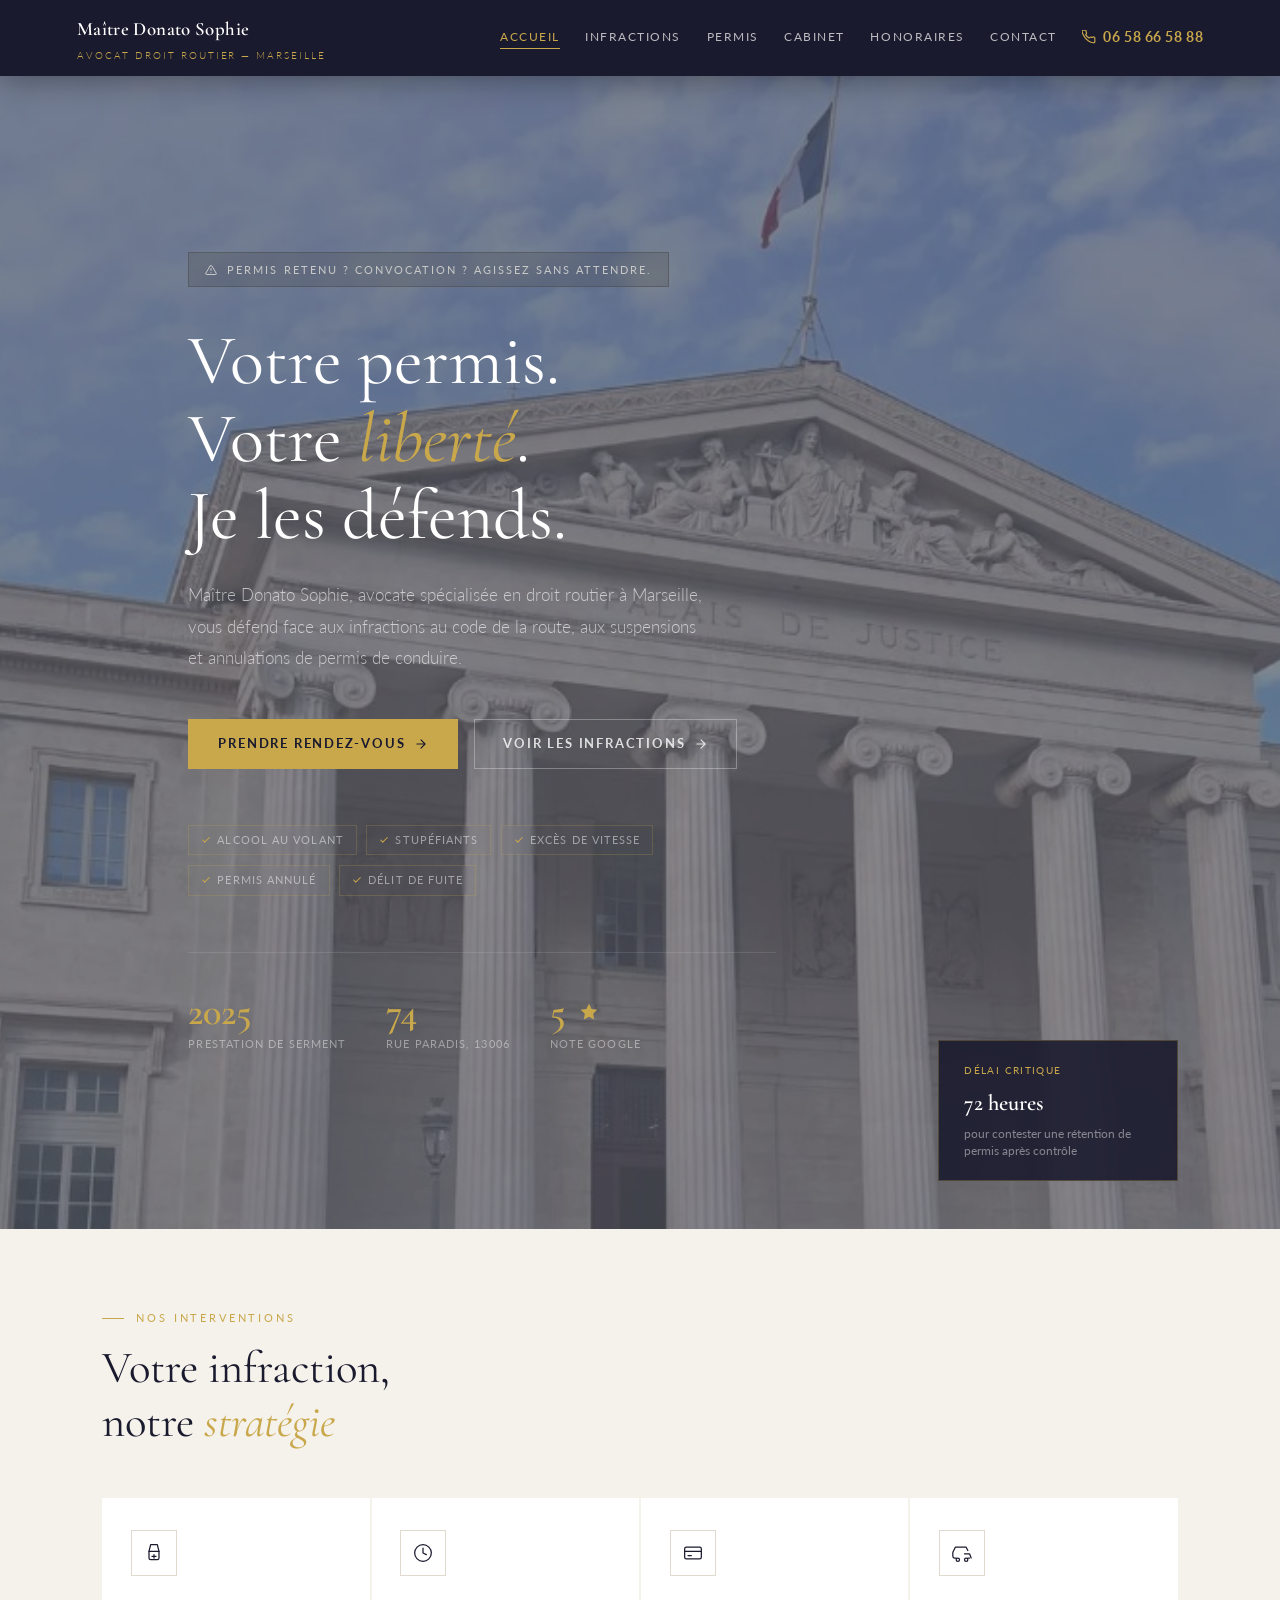
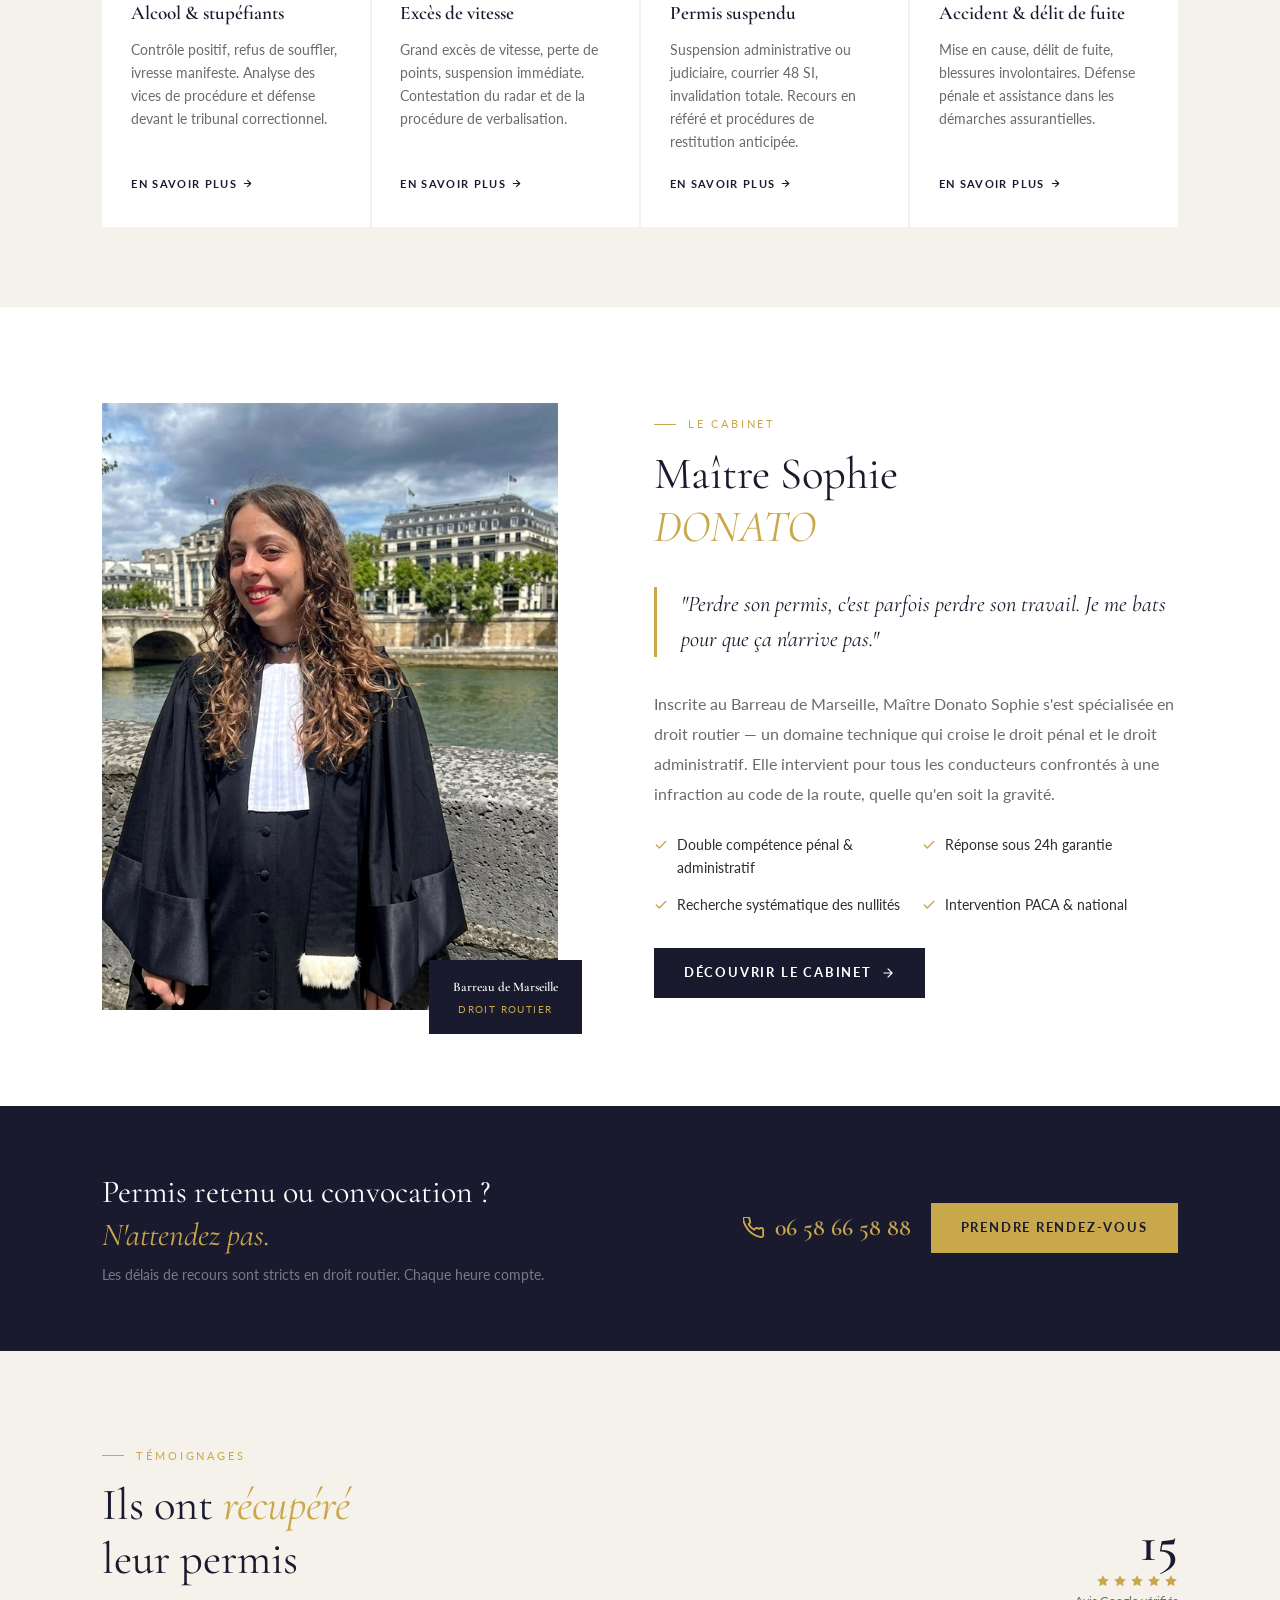
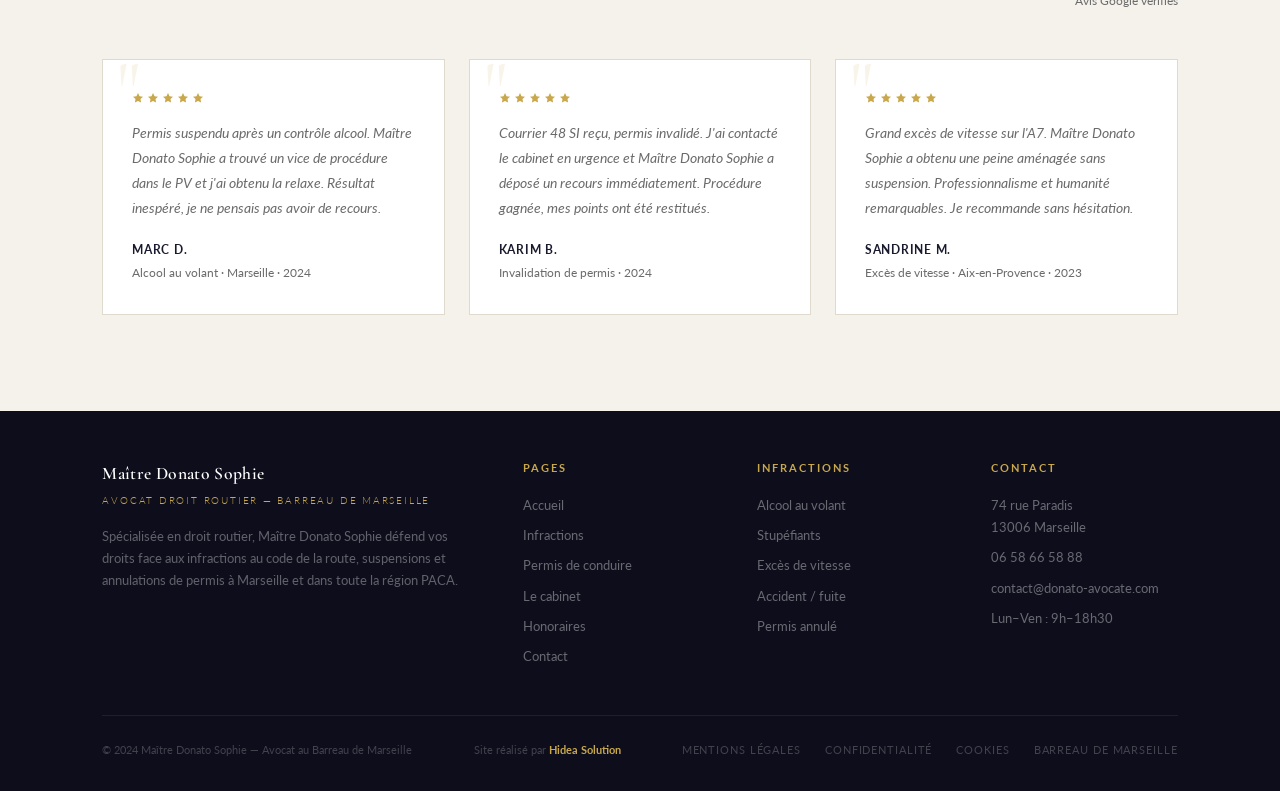
==== commit 43fe8ee8: "Update index.html" ====
--- a/index.html
+++ b/index.html
@@ -357,7 +357,7 @@
       <h2 class="s-t">Ils ont <em>récupéré</em><br>leur permis</h2>
     </div>
     <div class="note-wrap">
-      <div class="note-nb">[X.X]</div>
+      <div class="note-nb">15</div>
       <div class="stars">
         <svg class="star" viewBox="0 0 24 24"><polygon points="12 2 15.09 8.26 22 9.27 17 14.14 18.18 21.02 12 17.77 5.82 21.02 7 14.14 2 9.27 8.91 8.26 12 2"/></svg>
         <svg class="star" viewBox="0 0 24 24"><polygon points="12 2 15.09 8.26 22 9.27 17 14.14 18.18 21.02 12 17.77 5.82 21.02 7 14.14 2 9.27 8.91 8.26 12 2"/></svg>
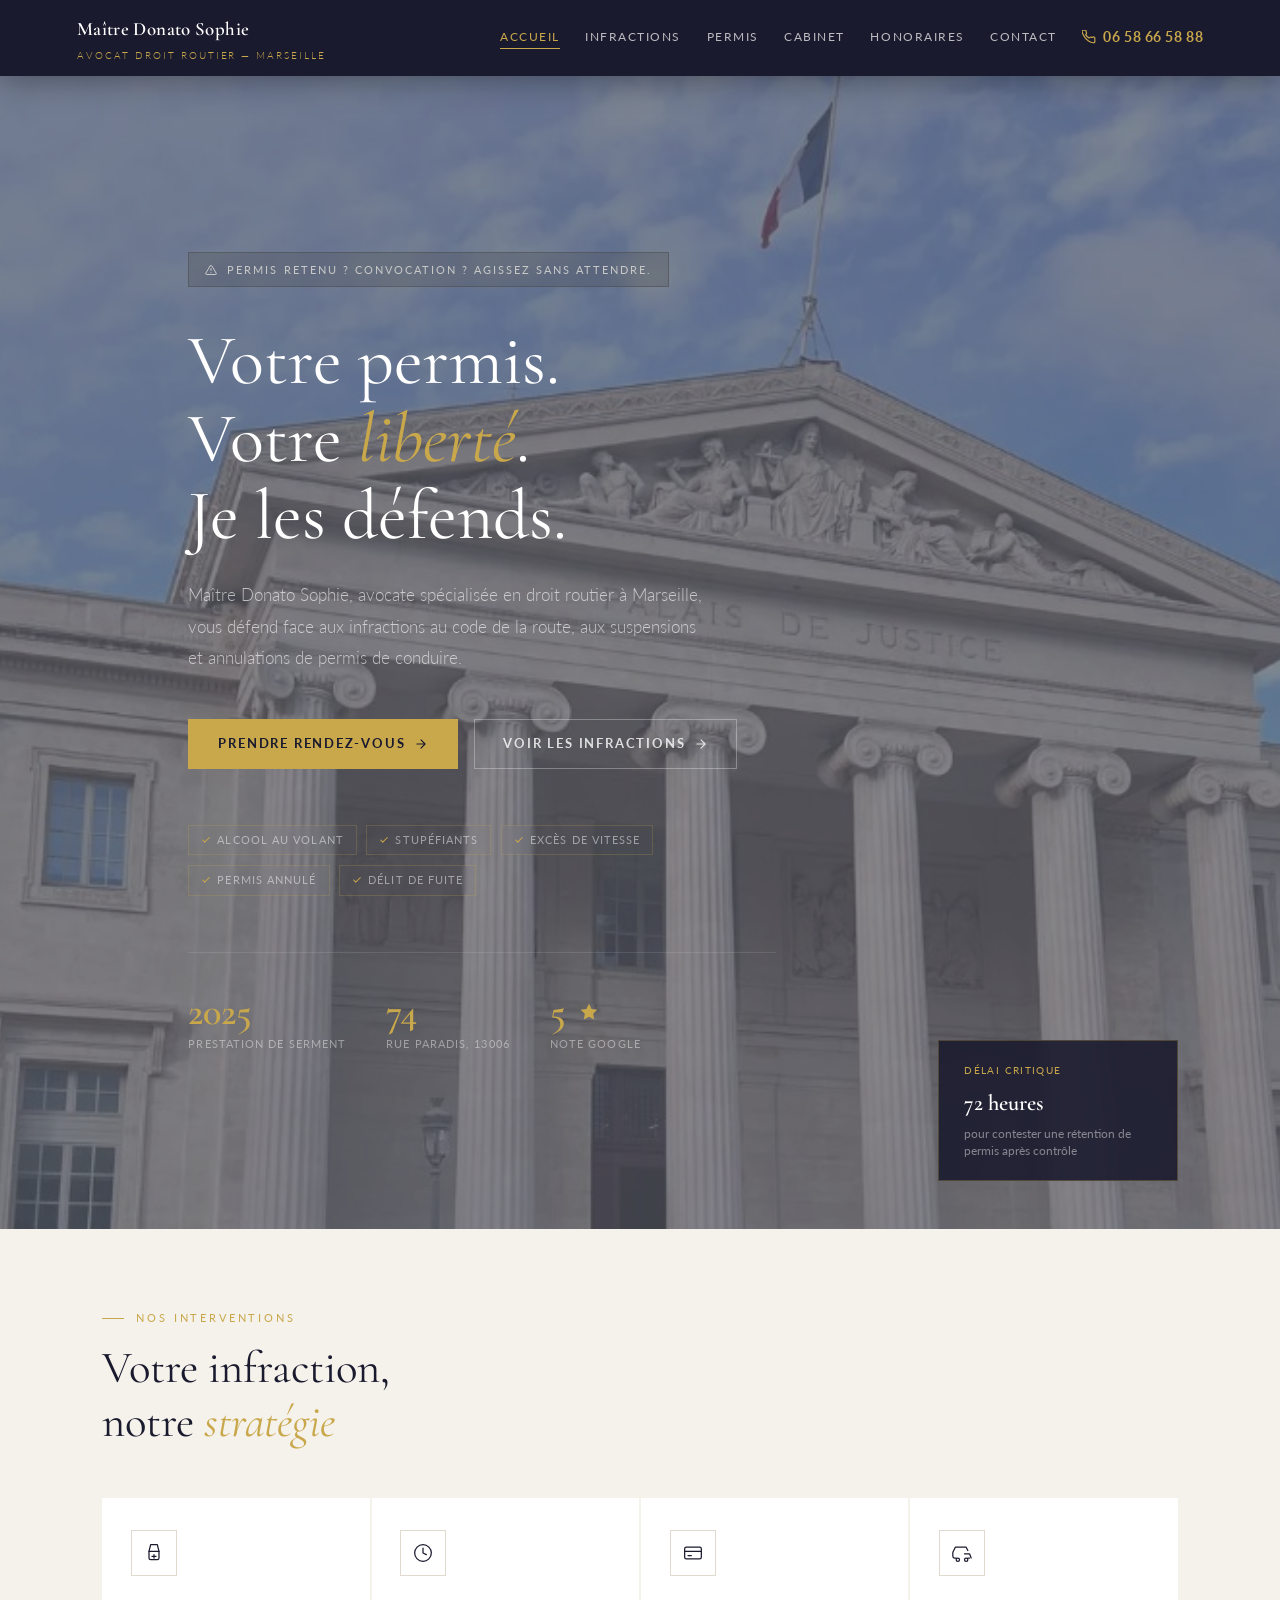
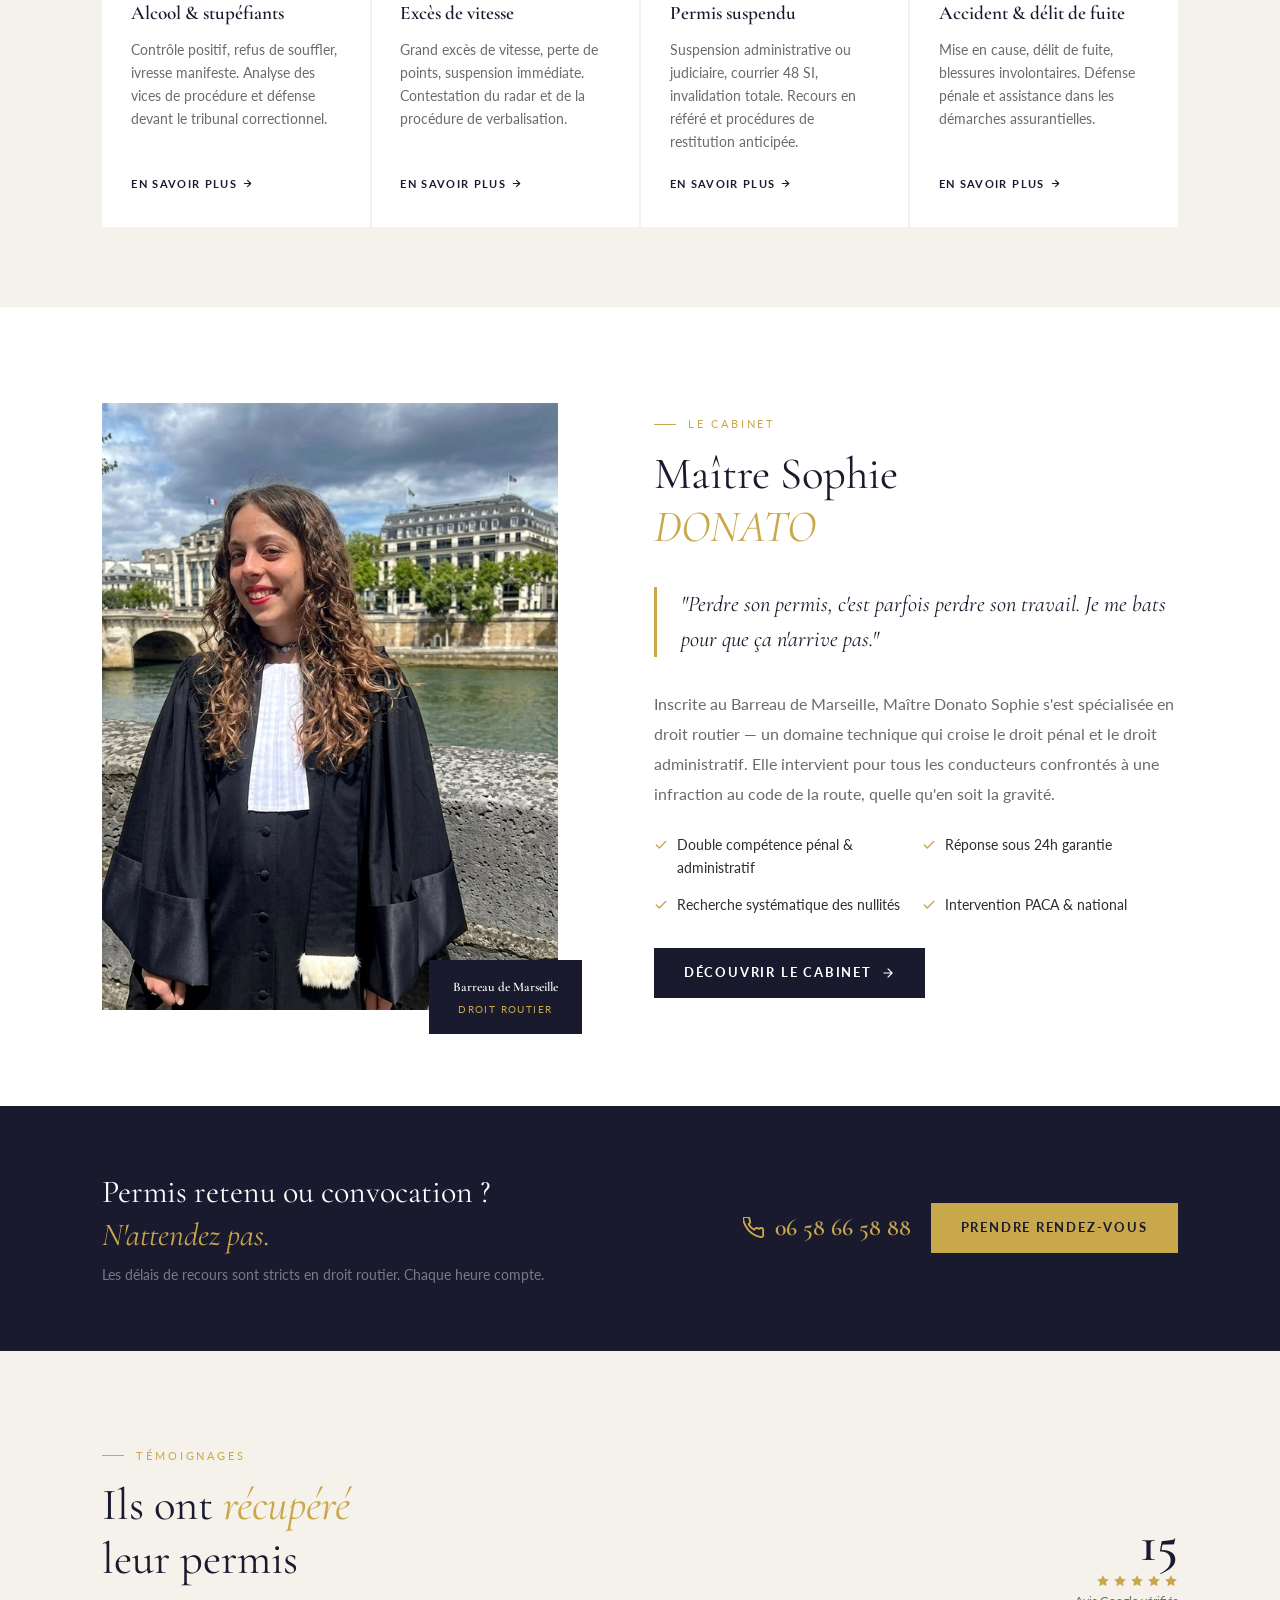
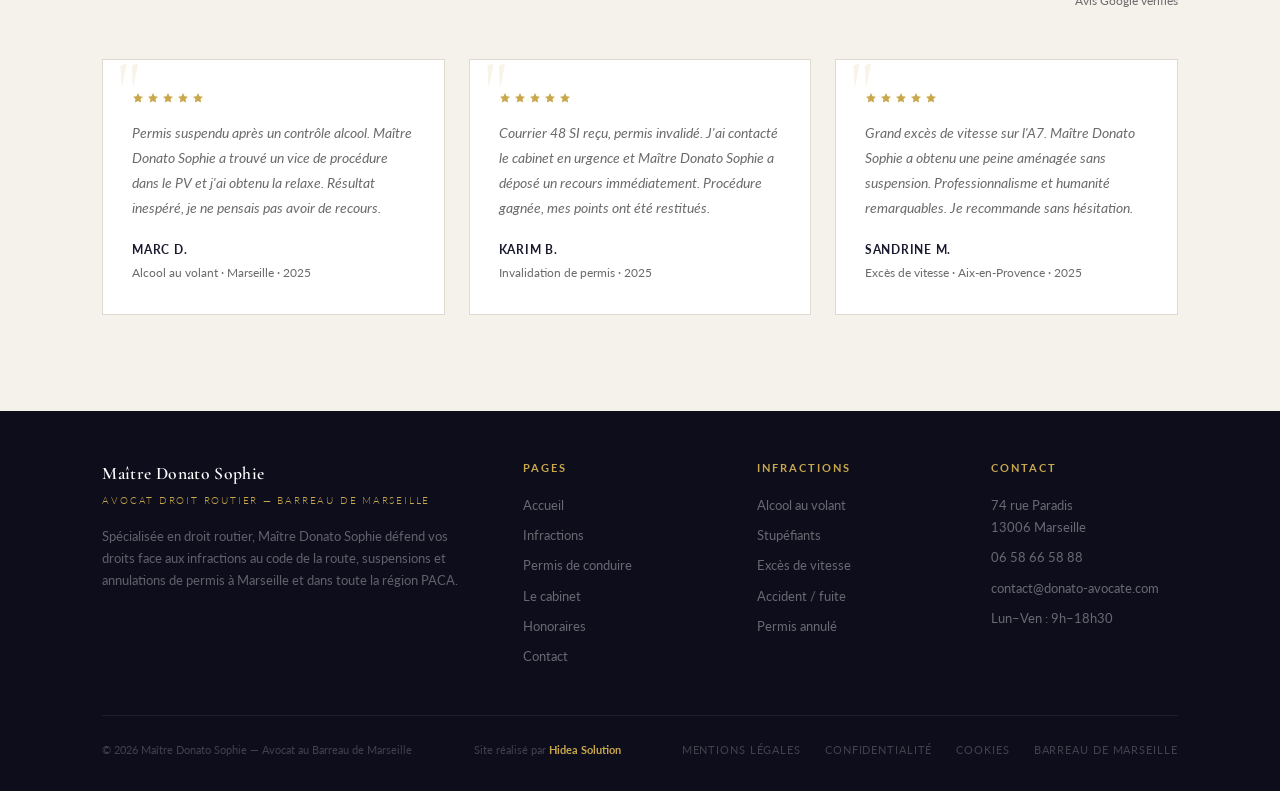
==== commit 0a79b8c5: "Update index.html" ====
--- a/index.html
+++ b/index.html
@@ -373,19 +373,19 @@
       <div class="av-q">"</div>
       <div class="avc-stars"><svg class="star-sm" viewBox="0 0 24 24"><polygon points="12 2 15.09 8.26 22 9.27 17 14.14 18.18 21.02 12 17.77 5.82 21.02 7 14.14 2 9.27 8.91 8.26 12 2"/></svg><svg class="star-sm" viewBox="0 0 24 24"><polygon points="12 2 15.09 8.26 22 9.27 17 14.14 18.18 21.02 12 17.77 5.82 21.02 7 14.14 2 9.27 8.91 8.26 12 2"/></svg><svg class="star-sm" viewBox="0 0 24 24"><polygon points="12 2 15.09 8.26 22 9.27 17 14.14 18.18 21.02 12 17.77 5.82 21.02 7 14.14 2 9.27 8.91 8.26 12 2"/></svg><svg class="star-sm" viewBox="0 0 24 24"><polygon points="12 2 15.09 8.26 22 9.27 17 14.14 18.18 21.02 12 17.77 5.82 21.02 7 14.14 2 9.27 8.91 8.26 12 2"/></svg><svg class="star-sm" viewBox="0 0 24 24"><polygon points="12 2 15.09 8.26 22 9.27 17 14.14 18.18 21.02 12 17.77 5.82 21.02 7 14.14 2 9.27 8.91 8.26 12 2"/></svg></div>
       <p class="av-txt">Permis suspendu après un contrôle alcool. Maître Donato Sophie a trouvé un vice de procédure dans le PV et j'ai obtenu la relaxe. Résultat inespéré, je ne pensais pas avoir de recours.</p>
-      <div class="av-au">Marc D.</div><div class="av-dm">Alcool au volant · Marseille · 2024</div>
+      <div class="av-au">Marc D.</div><div class="av-dm">Alcool au volant · Marseille · 2025</div>
     </div>
     <div class="avc reveal">
       <div class="av-q">"</div>
       <div class="avc-stars"><svg class="star-sm" viewBox="0 0 24 24"><polygon points="12 2 15.09 8.26 22 9.27 17 14.14 18.18 21.02 12 17.77 5.82 21.02 7 14.14 2 9.27 8.91 8.26 12 2"/></svg><svg class="star-sm" viewBox="0 0 24 24"><polygon points="12 2 15.09 8.26 22 9.27 17 14.14 18.18 21.02 12 17.77 5.82 21.02 7 14.14 2 9.27 8.91 8.26 12 2"/></svg><svg class="star-sm" viewBox="0 0 24 24"><polygon points="12 2 15.09 8.26 22 9.27 17 14.14 18.18 21.02 12 17.77 5.82 21.02 7 14.14 2 9.27 8.91 8.26 12 2"/></svg><svg class="star-sm" viewBox="0 0 24 24"><polygon points="12 2 15.09 8.26 22 9.27 17 14.14 18.18 21.02 12 17.77 5.82 21.02 7 14.14 2 9.27 8.91 8.26 12 2"/></svg><svg class="star-sm" viewBox="0 0 24 24"><polygon points="12 2 15.09 8.26 22 9.27 17 14.14 18.18 21.02 12 17.77 5.82 21.02 7 14.14 2 9.27 8.91 8.26 12 2"/></svg></div>
       <p class="av-txt">Courrier 48 SI reçu, permis invalidé. J'ai contacté le cabinet en urgence et Maître Donato Sophie a déposé un recours immédiatement. Procédure gagnée, mes points ont été restitués.</p>
-      <div class="av-au">Karim B.</div><div class="av-dm">Invalidation de permis · 2024</div>
+      <div class="av-au">Karim B.</div><div class="av-dm">Invalidation de permis · 2025</div>
     </div>
     <div class="avc reveal">
       <div class="av-q">"</div>
       <div class="avc-stars"><svg class="star-sm" viewBox="0 0 24 24"><polygon points="12 2 15.09 8.26 22 9.27 17 14.14 18.18 21.02 12 17.77 5.82 21.02 7 14.14 2 9.27 8.91 8.26 12 2"/></svg><svg class="star-sm" viewBox="0 0 24 24"><polygon points="12 2 15.09 8.26 22 9.27 17 14.14 18.18 21.02 12 17.77 5.82 21.02 7 14.14 2 9.27 8.91 8.26 12 2"/></svg><svg class="star-sm" viewBox="0 0 24 24"><polygon points="12 2 15.09 8.26 22 9.27 17 14.14 18.18 21.02 12 17.77 5.82 21.02 7 14.14 2 9.27 8.91 8.26 12 2"/></svg><svg class="star-sm" viewBox="0 0 24 24"><polygon points="12 2 15.09 8.26 22 9.27 17 14.14 18.18 21.02 12 17.77 5.82 21.02 7 14.14 2 9.27 8.91 8.26 12 2"/></svg><svg class="star-sm" viewBox="0 0 24 24"><polygon points="12 2 15.09 8.26 22 9.27 17 14.14 18.18 21.02 12 17.77 5.82 21.02 7 14.14 2 9.27 8.91 8.26 12 2"/></svg></div>
       <p class="av-txt">Grand excès de vitesse sur l'A7. Maître Donato Sophie a obtenu une peine aménagée sans suspension. Professionnalisme et humanité remarquables. Je recommande sans hésitation.</p>
-      <div class="av-au">Sandrine M.</div><div class="av-dm">Excès de vitesse · Aix-en-Provence · 2023</div>
+      <div class="av-au">Sandrine M.</div><div class="av-dm">Excès de vitesse · Aix-en-Provence · 2025</div>
     </div>
   </div>
 </section>
@@ -424,7 +424,7 @@
     </div>
   </div>
   <div class="footer-bottom">
-    <div class="footer-copy">© 2024 Maître Donato Sophie — Avocat au Barreau de Marseille</div>
+    <div class="footer-copy">© 2026 Maître Donato Sophie — Avocat au Barreau de Marseille</div>
     <div class="footer-powered">Site réalisé par <a href="https://www.hidea-solution.fr" target="_blank" rel="noopener">Hidea Solution</a></div>
     <div class="footer-legal">
       <a href="#">Mentions légales</a>
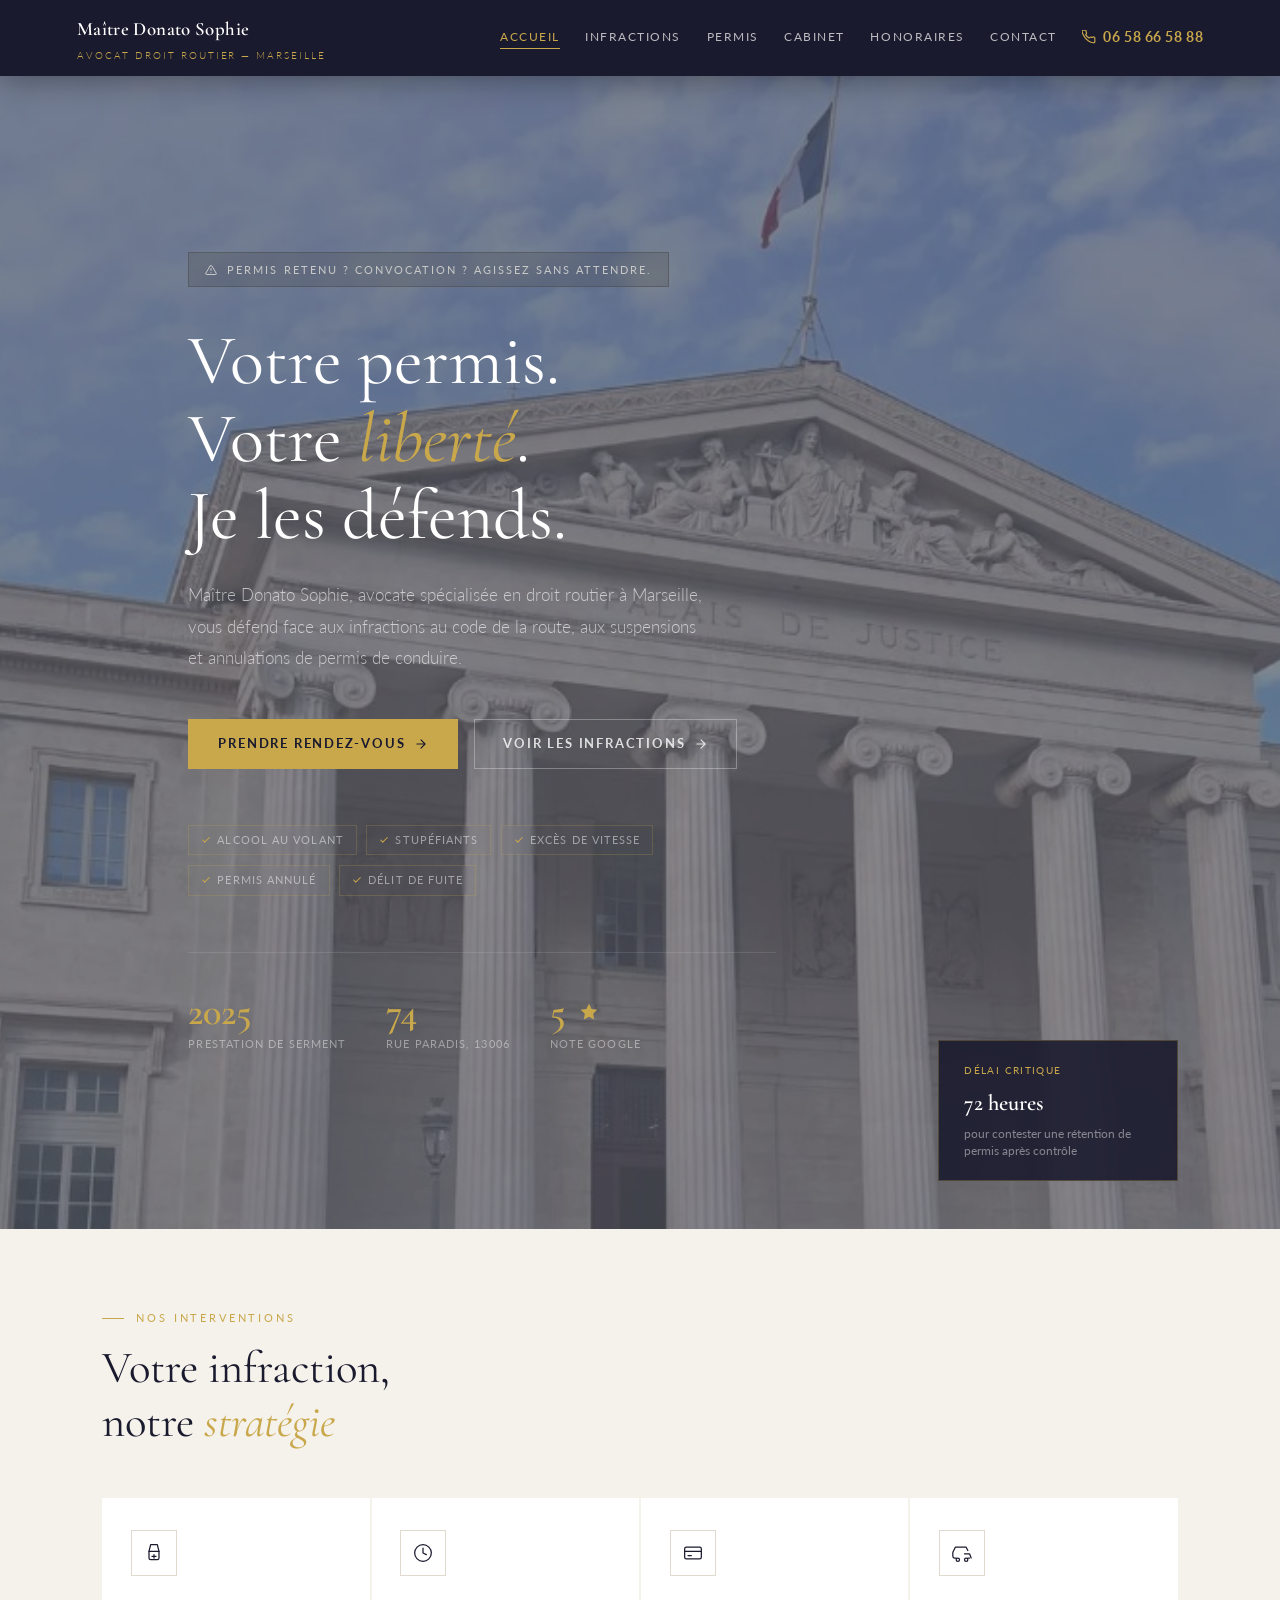
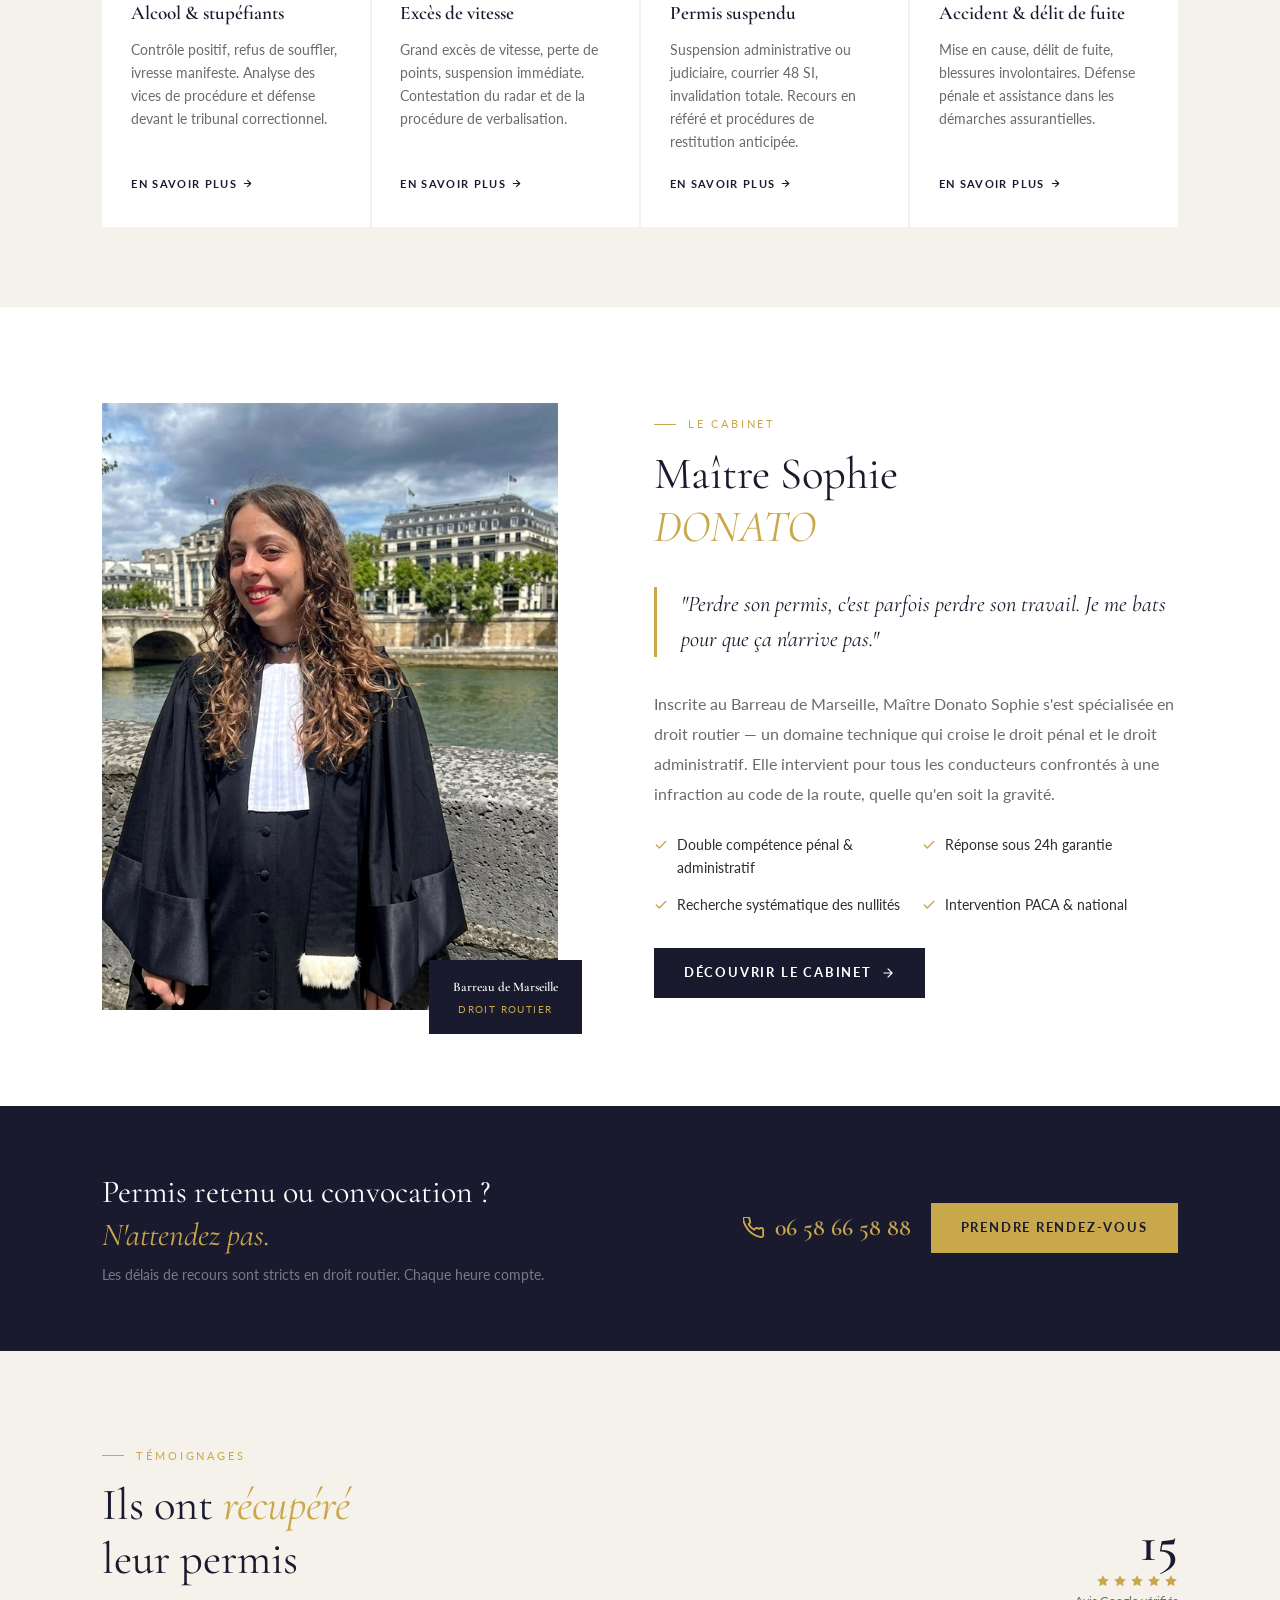
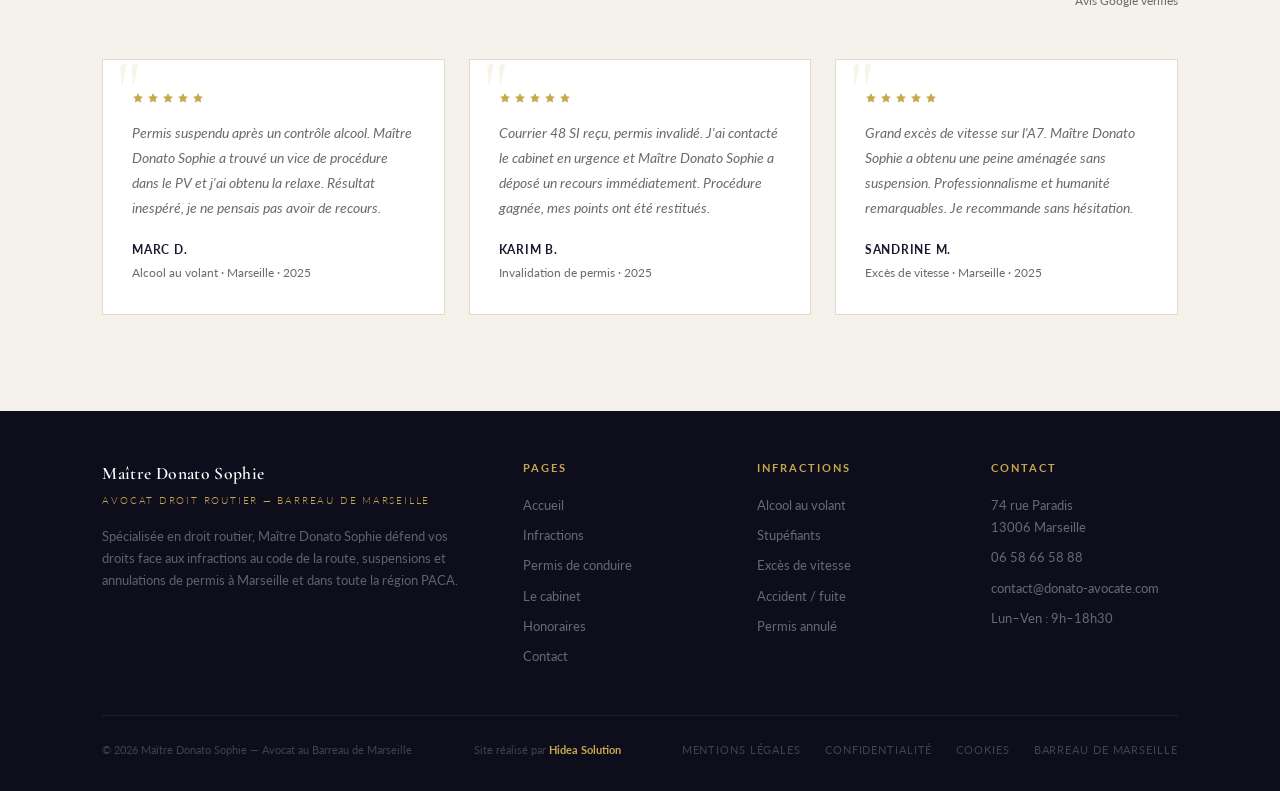
==== commit 84f34e45: "Update index.html" ====
--- a/index.html
+++ b/index.html
@@ -385,7 +385,7 @@
       <div class="av-q">"</div>
       <div class="avc-stars"><svg class="star-sm" viewBox="0 0 24 24"><polygon points="12 2 15.09 8.26 22 9.27 17 14.14 18.18 21.02 12 17.77 5.82 21.02 7 14.14 2 9.27 8.91 8.26 12 2"/></svg><svg class="star-sm" viewBox="0 0 24 24"><polygon points="12 2 15.09 8.26 22 9.27 17 14.14 18.18 21.02 12 17.77 5.82 21.02 7 14.14 2 9.27 8.91 8.26 12 2"/></svg><svg class="star-sm" viewBox="0 0 24 24"><polygon points="12 2 15.09 8.26 22 9.27 17 14.14 18.18 21.02 12 17.77 5.82 21.02 7 14.14 2 9.27 8.91 8.26 12 2"/></svg><svg class="star-sm" viewBox="0 0 24 24"><polygon points="12 2 15.09 8.26 22 9.27 17 14.14 18.18 21.02 12 17.77 5.82 21.02 7 14.14 2 9.27 8.91 8.26 12 2"/></svg><svg class="star-sm" viewBox="0 0 24 24"><polygon points="12 2 15.09 8.26 22 9.27 17 14.14 18.18 21.02 12 17.77 5.82 21.02 7 14.14 2 9.27 8.91 8.26 12 2"/></svg></div>
       <p class="av-txt">Grand excès de vitesse sur l'A7. Maître Donato Sophie a obtenu une peine aménagée sans suspension. Professionnalisme et humanité remarquables. Je recommande sans hésitation.</p>
-      <div class="av-au">Sandrine M.</div><div class="av-dm">Excès de vitesse · Aix-en-Provence · 2025</div>
+      <div class="av-au">Sandrine M.</div><div class="av-dm">Excès de vitesse · Marseille · 2025</div>
     </div>
   </div>
 </section>
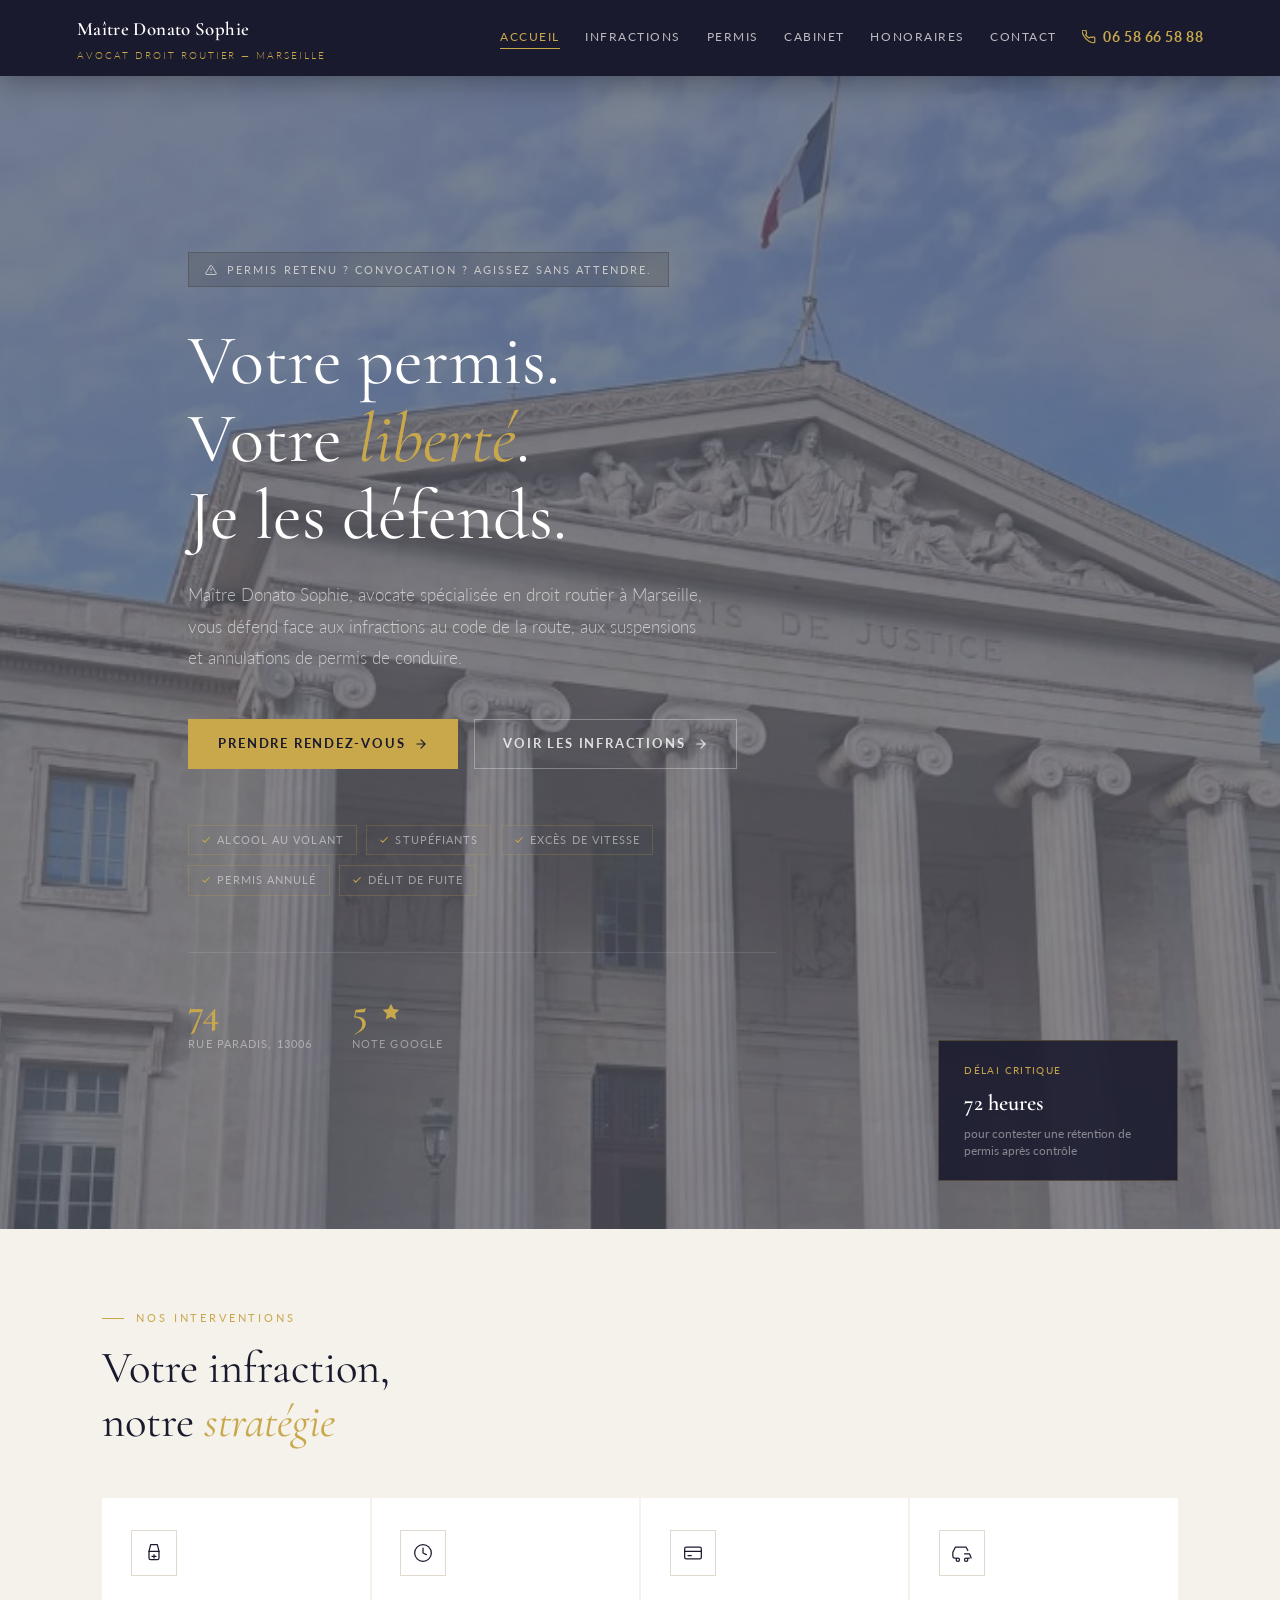
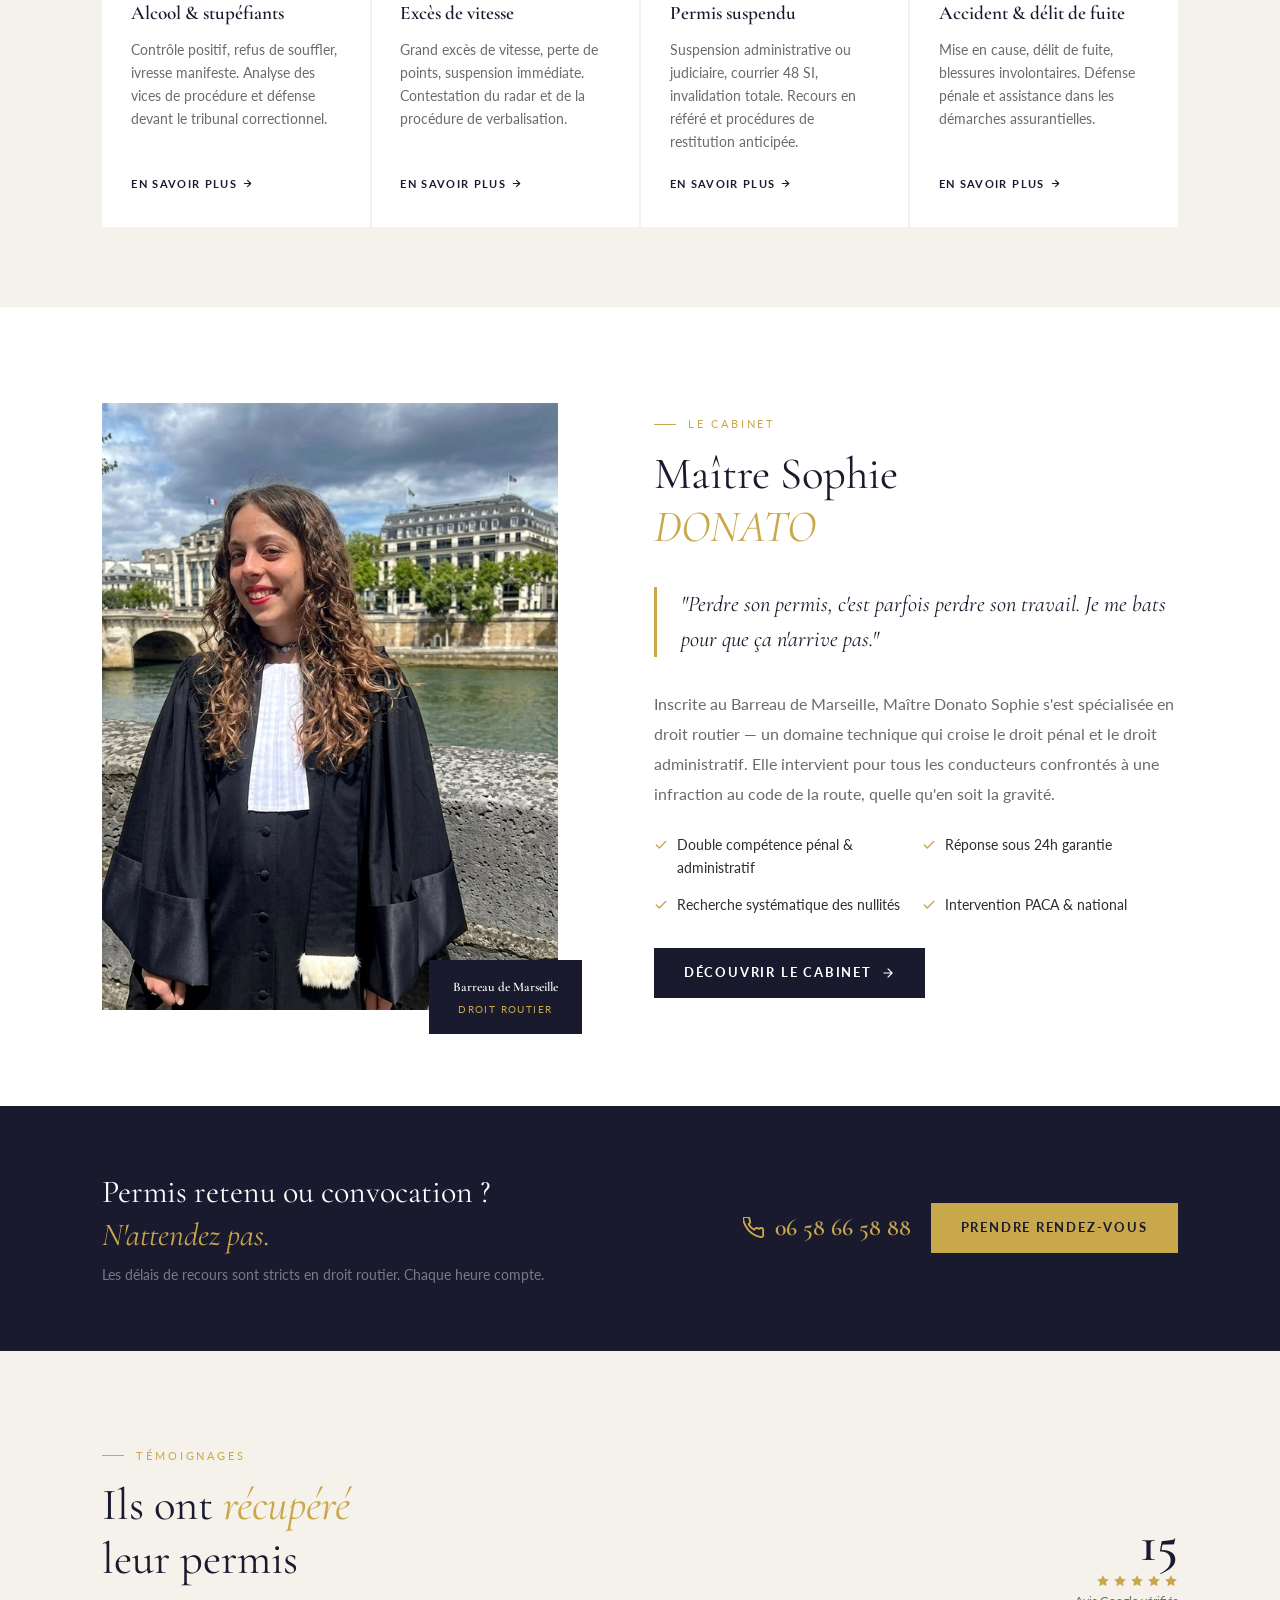
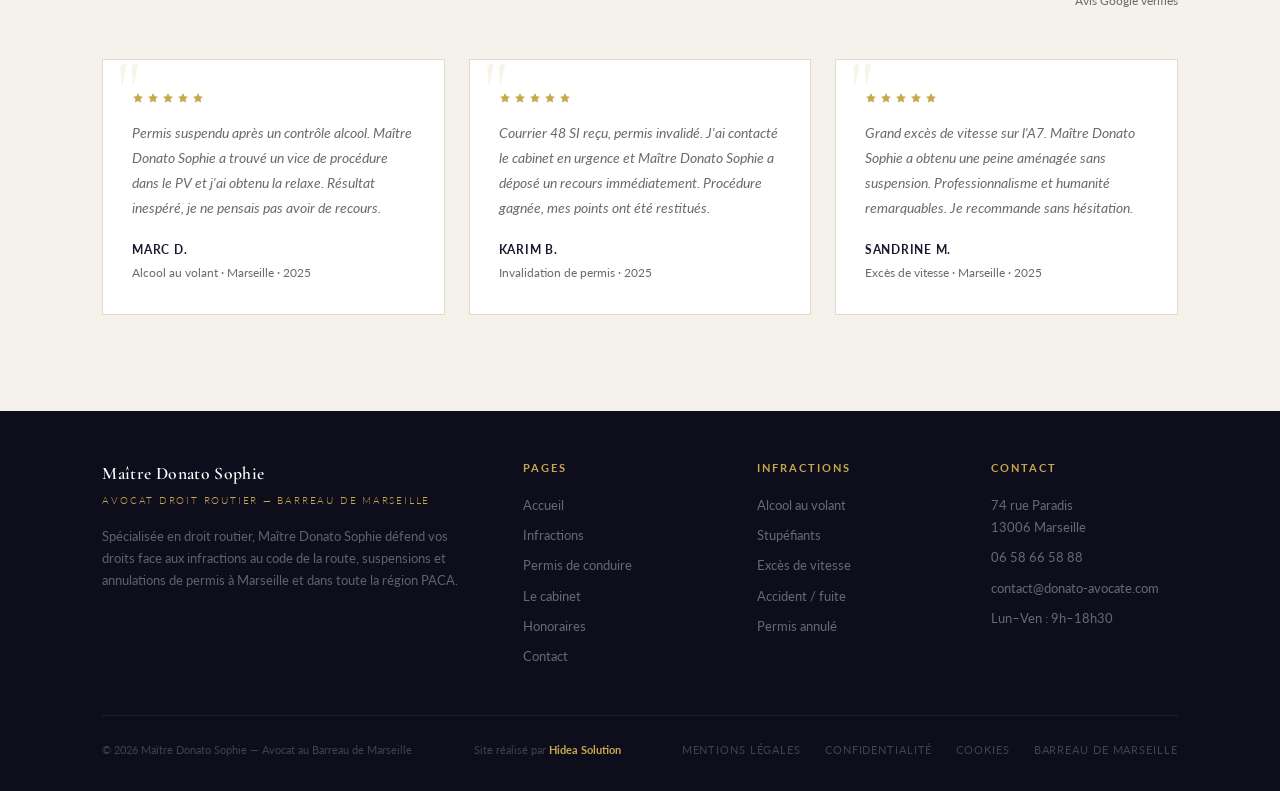
==== commit ec9e3dbd: "Update index.html" ====
--- a/index.html
+++ b/index.html
@@ -236,10 +236,6 @@
 
     <div class="hero-stats">
       <div>
-        <div class="stat-nb">2025</div>
-        <div class="stat-lbl">Prestation de serment</div>
-      </div>
-      <div>
         <div class="stat-nb">74</div>
         <div class="stat-lbl">Rue Paradis, 13006</div>
       </div>
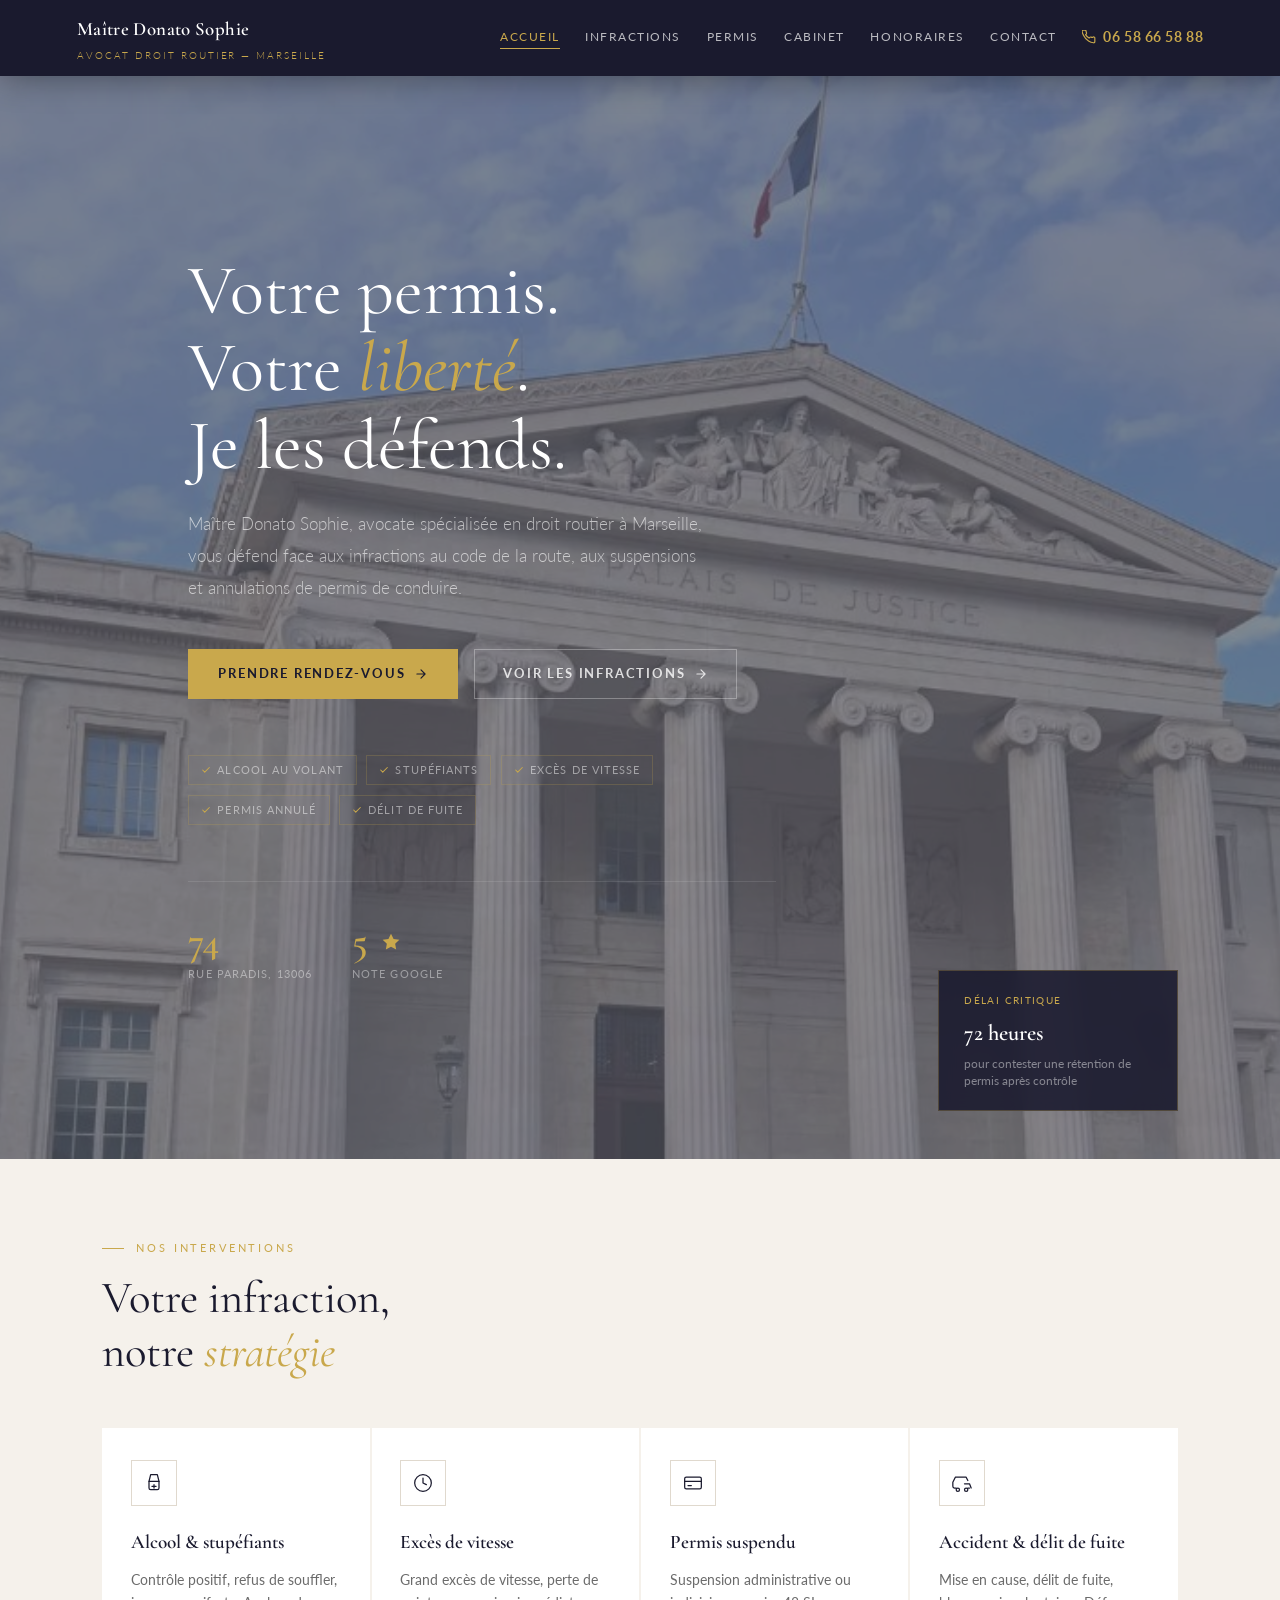
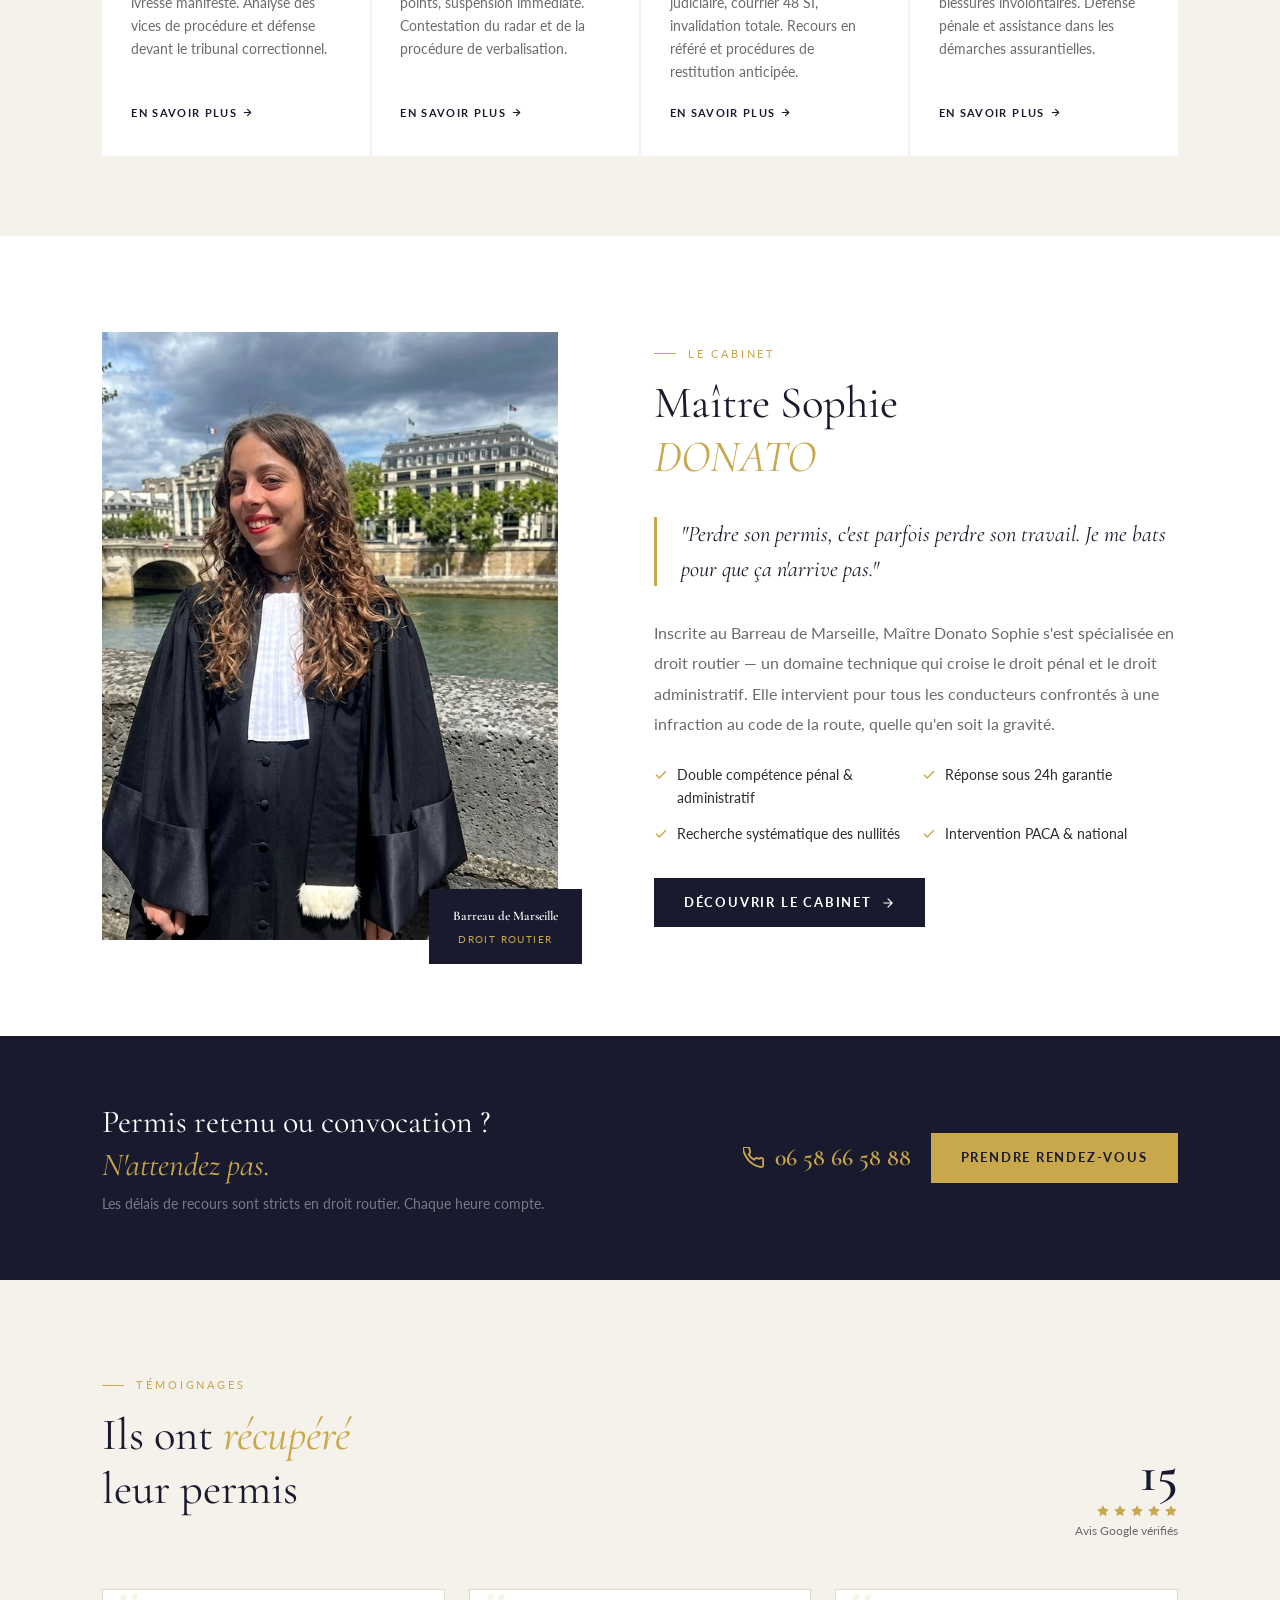
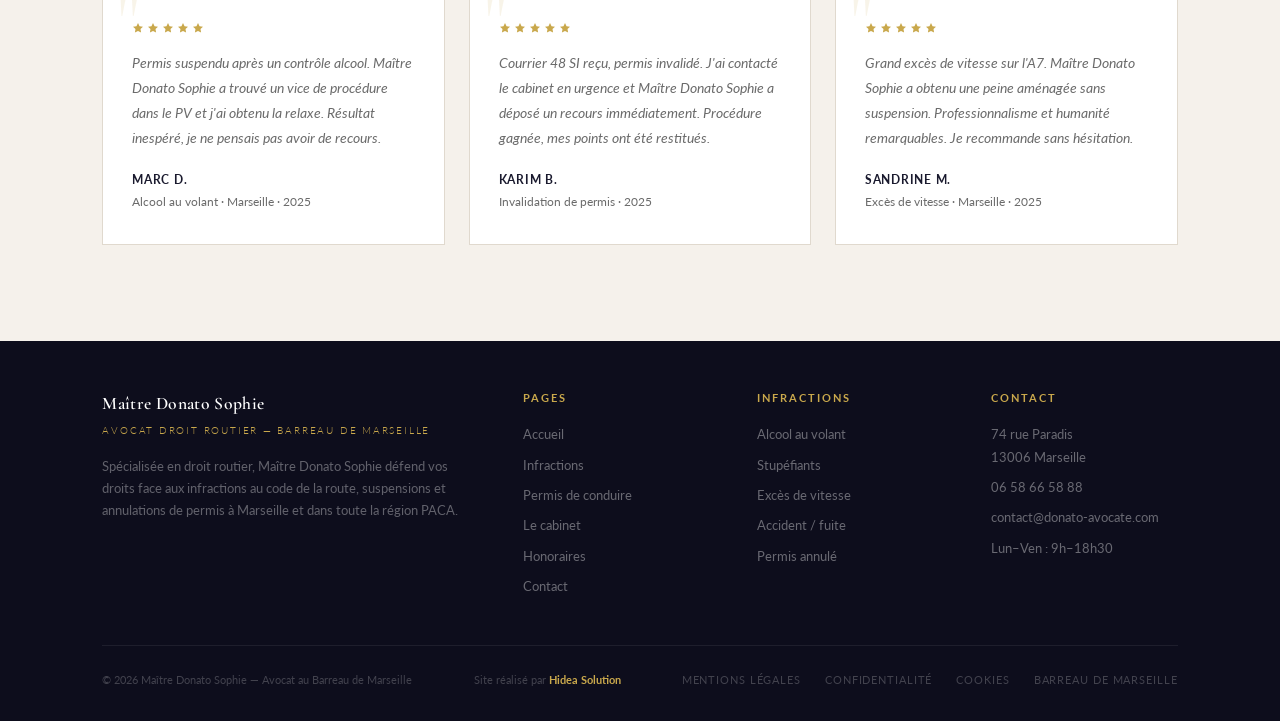
==== commit d34290de: "Update index.html" ====
--- a/index.html
+++ b/index.html
@@ -204,10 +204,6 @@
   <div class="hero-grille"></div>
 
   <div class="hero-inner">
-    <div class="hero-alerte">
-      <svg viewBox="0 0 24 24"><path d="M10.29 3.86L1.82 18a2 2 0 001.71 3h16.94a2 2 0 001.71-3L13.71 3.86a2 2 0 00-3.42 0z"/><line x1="12" y1="9" x2="12" y2="13"/><line x1="12" y1="17" x2="12.01" y2="17"/></svg>
-      Permis retenu ? Convocation ? Agissez sans attendre.
-    </div>
 
     <h1>Votre permis.<br>Votre <em>liberté</em>.<br>Je les défends.</h1>
 
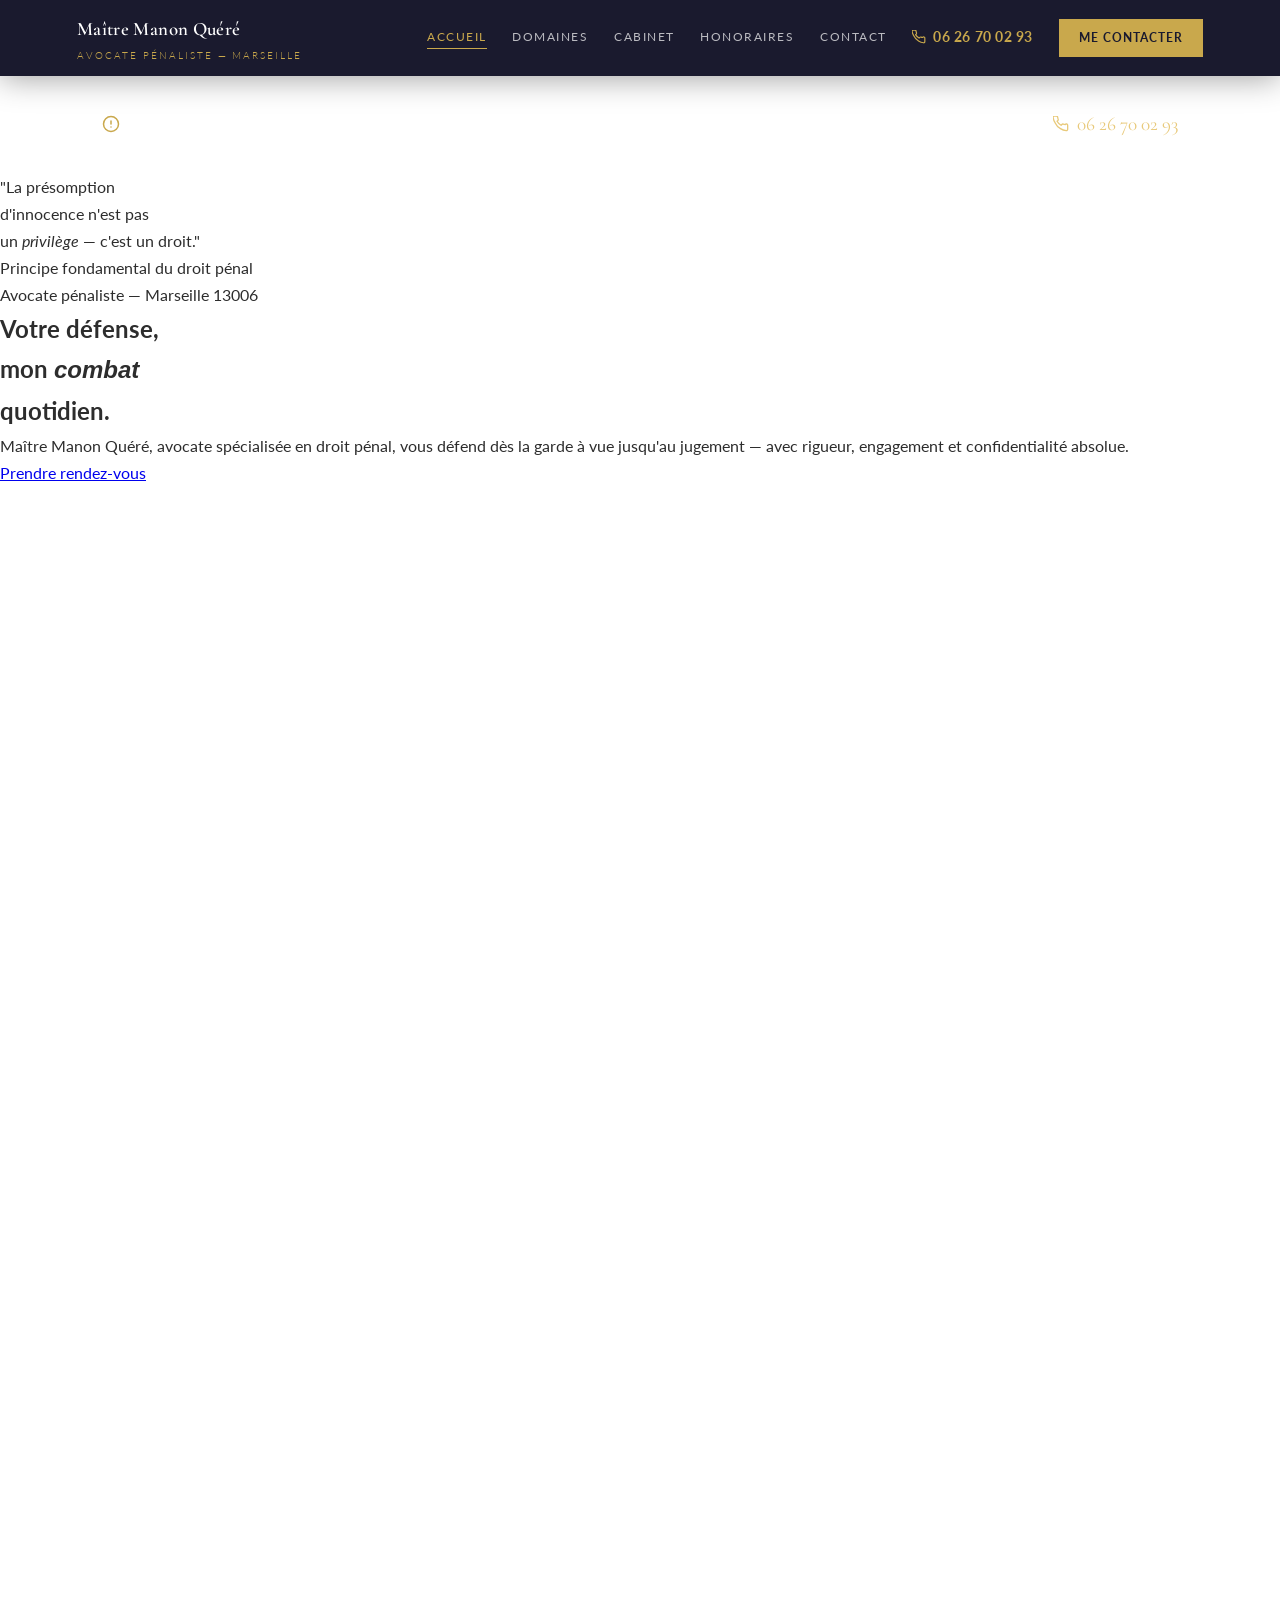
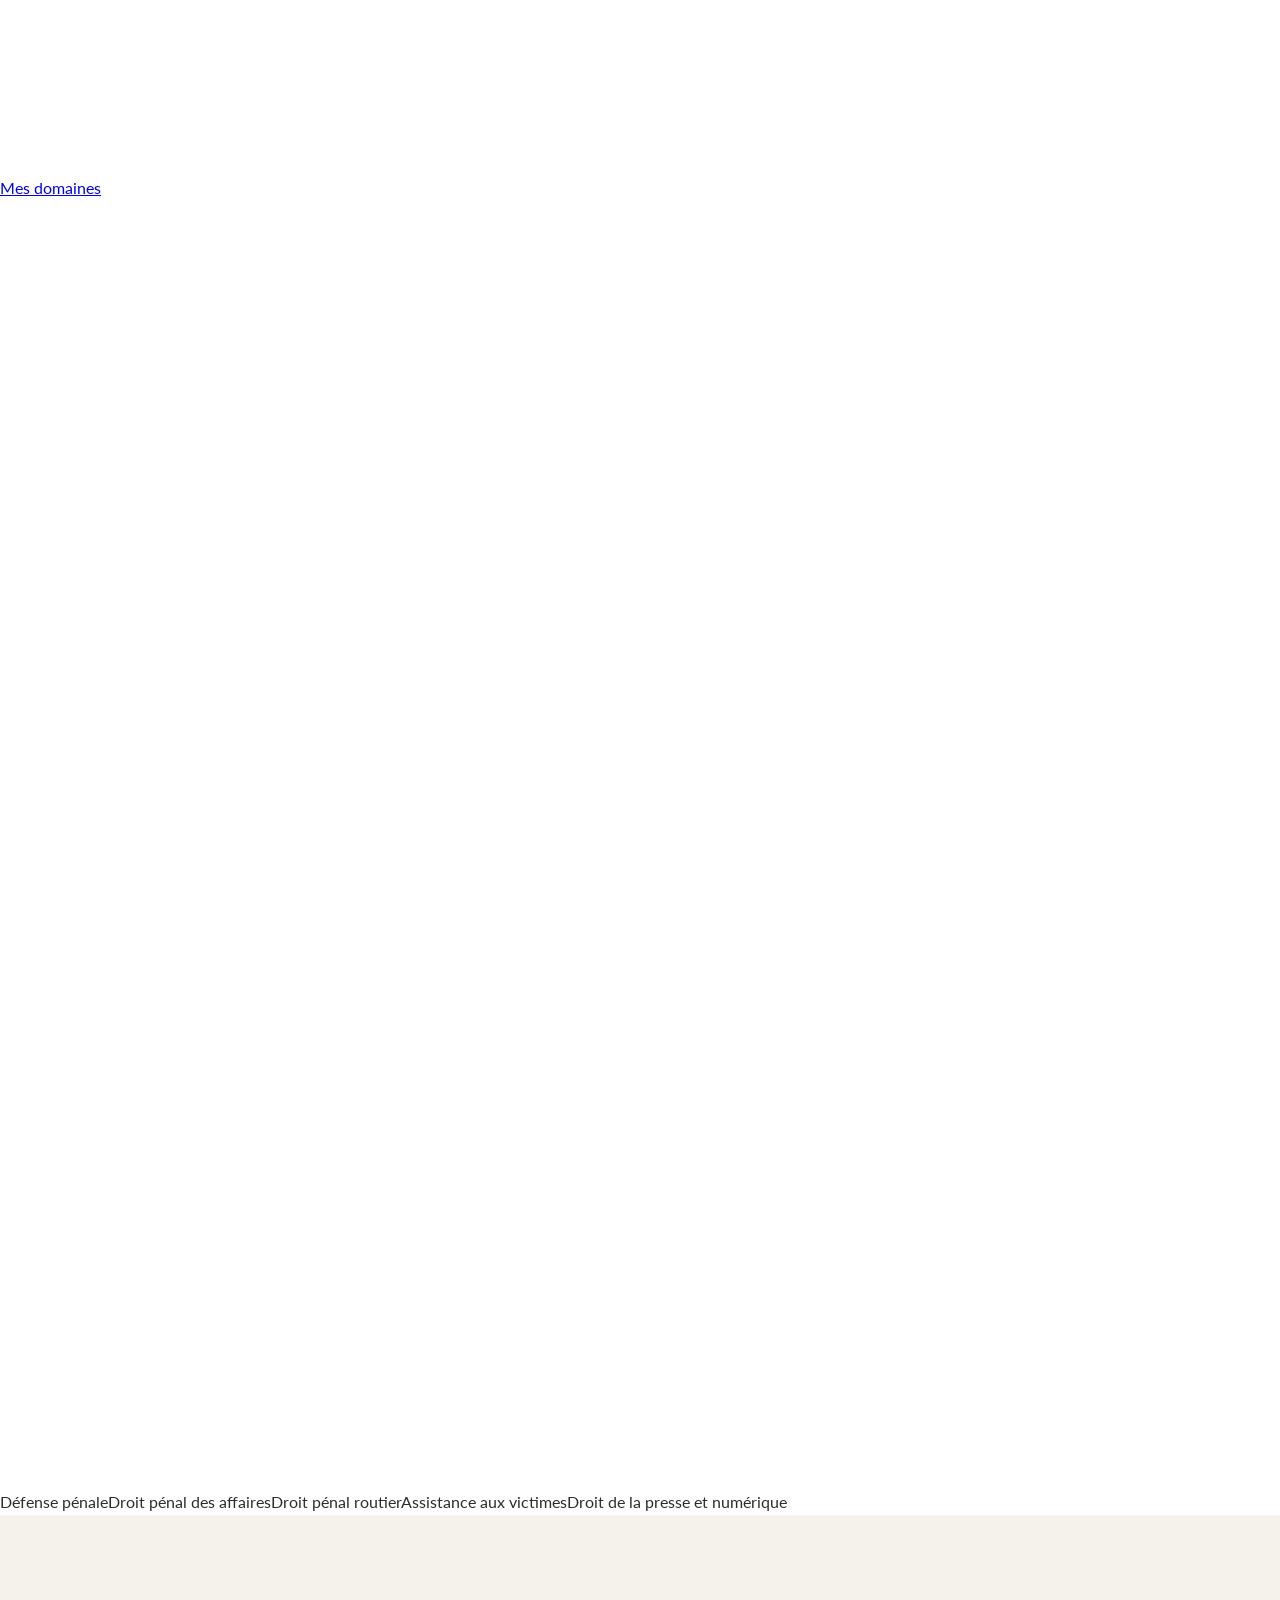
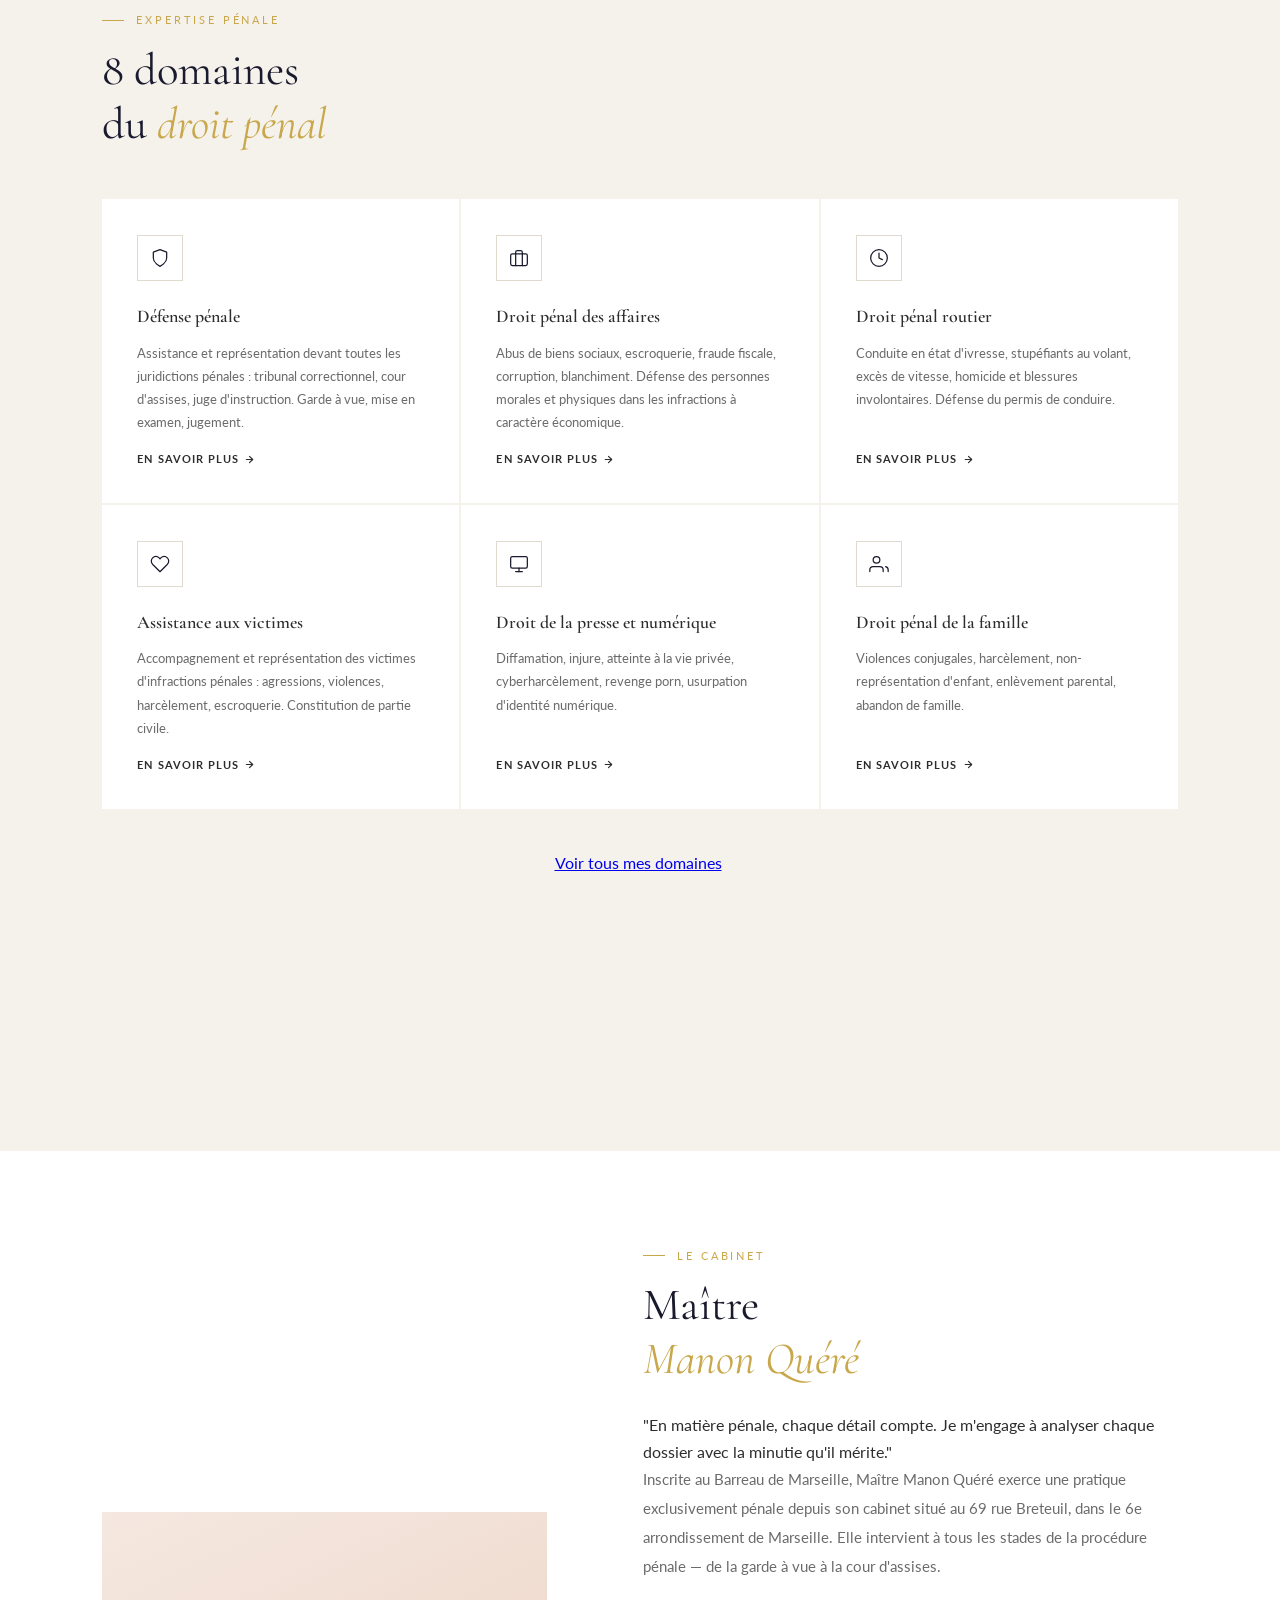
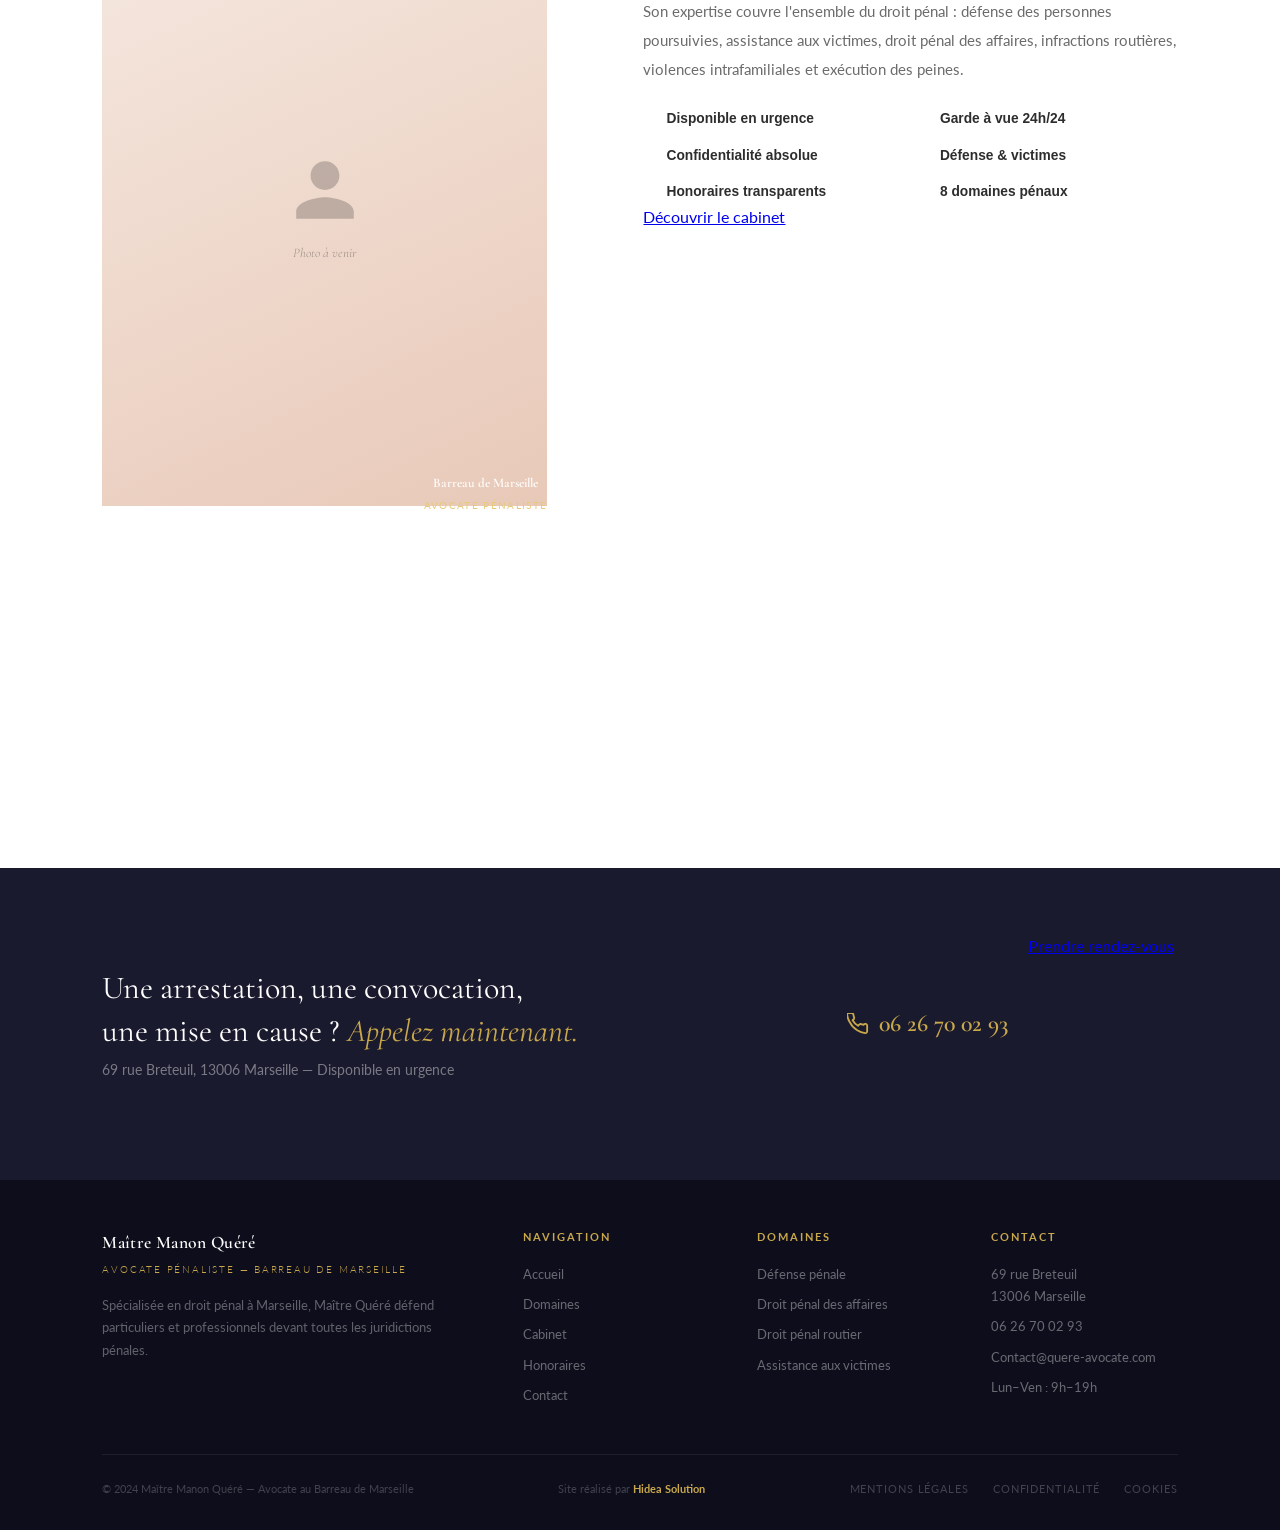
==== commit 916671a6: "Update index.html" ====
--- a/index.html
+++ b/index.html
@@ -1,432 +1,167 @@
 <!DOCTYPE html>
 <html lang="fr">
 <head>
-<meta charset="UTF-8">
-<meta name="viewport" content="width=device-width, initial-scale=1.0">
-<title>Maître Donato Sophie – Avocat Droit Routier Marseille</title>
-<meta name="description" content="Maître Donato Sophie, avocate spécialisée en droit routier à Marseille (13006). Défense permis, alcool, excès de vitesse, stupéfiants. Prendre rendez-vous.">
+<meta charset="UTF-8"><meta name="viewport" content="width=device-width, initial-scale=1.0">
+<title>Maître Manon Quéré – Avocate Pénaliste Marseille (13006) | Droit Pénal</title><meta name="description" content="Maître Manon Quéré, avocate spécialisée en droit pénal au Barreau de Marseille. Défense pénale, aide aux victimes, pénal des affaires, droit routier. 69 rue Breteuil, 13006 Marseille.">
 <link rel="stylesheet" href="style.css">
 <style>
-/* ── HERO ACCUEIL ── */
-.hero {
-  position: relative; min-height: calc(100vh - 76px);
-  display: flex; align-items: center; overflow: hidden;
-}
-.hero-bg {
-  position: absolute; inset: 0; z-index: 0;
-  overflow: hidden;
-}
-.hero-bg img {
-  width: 100%; height: 100%;
-  object-fit: cover; object-position: center center;
-  opacity: 0.55;
-  display: block;
-}
-/* fallback si l'image ne charge pas */
-
-.hero-overlay {
-  position: absolute; inset: 0; z-index: 1;
-  background: rgba(10,12,26,.48);
-}
-.hero-grille {
-  position: absolute; inset: 0; z-index: 1;
-  display: none;
-  pointer-events: none;
-}
-.hero-inner {
-  position: relative; z-index: 2;
-  padding: 5rem 8%; max-width: 760px;
-}
-
-/* tag anthracite (ex rouge) */
-.hero-alerte {
-  display: inline-flex; align-items: center; gap: 10px;
-  background: rgba(74,74,74,.25); border: 1px solid rgba(74,74,74,.5);
-  color: #c8c8c8; font-size: .7rem; letter-spacing: .18em; text-transform: uppercase;
-  padding: 7px 16px; margin-bottom: 2.2rem; width: fit-content;
-  backdrop-filter: blur(4px);
-}
-.hero-alerte svg { width: 12px; height: 12px; stroke: #c8c8c8; fill: none; stroke-linecap: round; stroke-linejoin: round; stroke-width: 2; }
-
-.hero h1 {
-  font-family: var(--fd); font-size: clamp(2.8rem,5.5vw,5rem);
-  font-weight: 400; color: var(--blanc); line-height: 1.1; margin-bottom: 1.5rem;
-}
-.hero h1 em { font-style: italic; color: var(--or); }
-.hero-sub { font-size: 1.08rem; color: rgba(255,255,255,.62); max-width: 520px; margin-bottom: 2.8rem; font-weight: 300; line-height: 1.85; }
-
-.hero-btns { display: flex; gap: 1rem; flex-wrap: wrap; margin-bottom: 3.5rem; }
-
-/* Tags infractions */
-.hero-tags { display: flex; flex-wrap: wrap; gap: .6rem; margin-bottom: 3.5rem; }
-.hero-tag {
-  border: 1px solid rgba(201,168,76,.22); color: rgba(255,255,255,.48);
-  font-size: .68rem; letter-spacing: .1em; text-transform: uppercase; padding: 5px 12px;
-  display: flex; align-items: center; gap: 6px; backdrop-filter: blur(2px);
-}
-.hero-tag svg { width: 10px; height: 10px; stroke: var(--or); fill: none; stroke-linecap: round; stroke-linejoin: round; stroke-width: 2.5; }
-
-/* Chiffres */
-.hero-stats {
-  display: flex; gap: 2.5rem; padding-top: 2.5rem;
-  border-top: 1px solid rgba(255,255,255,.1);
-}
-.stat-nb { font-family: var(--fd); font-size: 2.4rem; font-weight: 600; color: var(--or); line-height: 1; display: flex; align-items: center; gap: 5px; }
-.stat-nb svg { width: 20px; height: 20px; fill: var(--or); }
-.stat-lbl { font-size: .68rem; color: rgba(255,255,255,.42); text-transform: uppercase; letter-spacing: .1em; margin-top: 4px; }
-
-/* Encadré bas droite */
-.hero-card {
-  position: absolute; bottom: 3rem; right: 8%; z-index: 2;
-  background: rgba(26,26,46,.88); border: 1px solid rgba(201,168,76,.28);
-  padding: 1.3rem 1.6rem; max-width: 240px; backdrop-filter: blur(8px);
-}
-.hero-card-t { font-size: .62rem; text-transform: uppercase; letter-spacing: .14em; color: var(--or); margin-bottom: 5px; }
-.hero-card-v { font-family: var(--fd); font-size: 1.4rem; color: var(--blanc); font-weight: 600; }
-.hero-card-s { font-size: .72rem; color: rgba(255,255,255,.45); margin-top: 3px; line-height: 1.5; }
-
-/* ── SERVICES RAPIDES ── */
-.rapides { background: var(--creme); padding: 5rem 8%; }
-.rapides-grid { display: grid; grid-template-columns: repeat(4,1fr); gap: 1.5px; margin-top: 3rem; }
-.rapid-card {
-  background: var(--blanc); padding: 2rem 1.8rem;
-  text-decoration: none; display: flex; flex-direction: column; color: inherit;
-  border-bottom: 2px solid transparent; transition: border-color .25s, background .25s, transform .2s;
-}
-.rapid-card:hover { border-bottom-color: var(--or); background: var(--marine); transform: translateY(-3px); }
-.rapid-card:hover .ic-box svg { stroke: var(--or); }
-.rapid-card:hover .ic-box { border-color: rgba(201,168,76,.3); }
-.rapid-card:hover .rc-titre { color: var(--blanc); }
-.rapid-card:hover .rc-desc { color: rgba(255,255,255,.5); }
-.rapid-card:hover .rc-lien { color: var(--or); }
-.rc-titre { font-family: var(--fd); font-size: 1.2rem; font-weight: 600; color: var(--marine); margin-bottom: .6rem; transition: color .25s; }
-.rc-desc { font-size: .85rem; color: var(--doux); line-height: 1.7; margin-bottom: 1.2rem; flex: 1; transition: color .25s; }
-.rc-lien { font-size: .7rem; letter-spacing: .12em; text-transform: uppercase; color: var(--marine); font-weight: 700; display: flex; align-items: center; gap: 5px; transition: color .25s; }
-.rc-lien svg { width: 11px; height: 11px; stroke: currentColor; fill: none; stroke-linecap: round; stroke-linejoin: round; stroke-width: 2.5; }
-
-/* ── CABINET APERÇU ── */
-.apercu { background: var(--blanc); }
-.apercu-grid { display: grid; grid-template-columns: 1fr 1.15fr; gap: 6rem; align-items: center; }
-.apercu-photo {
-  position: relative;
-}
-.apercu-img {
-  width: 100%; aspect-ratio: 3/4;
-  background: linear-gradient(155deg,#d8d2c8,#bfb9b0);
-  display: flex; align-items: center; justify-content: center; flex-direction: column; gap: 1rem;
-}
-.apercu-img svg { opacity: .22; }
-.apercu-img-note { font-style: italic; color: rgba(0,0,0,.28); font-size: .82rem; font-family: var(--fd); text-align: center; padding: 0 2rem; }
-.apercu-cadre { position: absolute; top: 1.5rem; left: 1.5rem; right: -1.5rem; bottom: -1.5rem; border: 1.5px solid var(--or); z-index: -1; }
-.apercu-badge {
-  position: absolute; bottom: -1.5rem; right: -1.5rem;
-  background: var(--marine); padding: 1rem 1.5rem; text-align: center;
-}
-.ab-t { font-family: var(--fd); font-size: .82rem; font-weight: 600; color: var(--blanc); display: block; }
-.ab-s { font-size: .62rem; color: var(--or); text-transform: uppercase; letter-spacing: .14em; margin-top: 3px; display: block; }
-.apercu-right blockquote { font-family: var(--fd); font-style: italic; font-size: 1.4rem; color: var(--marine); border-left: 3px solid var(--or); padding-left: 1.5rem; margin: 2rem 0; line-height: 1.55; }
-.apercu-p { color: var(--doux); line-height: 1.88; margin-bottom: 1rem; }
-.apercu-vals { display: grid; grid-template-columns: 1fr 1fr; gap: .8rem; margin-top: 1.5rem; }
+.hero-bg { background-image: url('https://images.unsplash.com/photo-1589829545856-d10d557cf95f?w=1600&q=85&auto=format&fit=crop'); }
+.dom-sec { background: var(--creme); }
+.dom-grid { display: grid; grid-template-columns: repeat(3,1fr); gap: 2px; margin-top: 3rem; }
+.dc { background: var(--blanc); padding: 2.2rem 2rem; text-decoration: none; color: inherit; display: flex; flex-direction: column; border-left: 3px solid transparent; transition: all .25s; }
+.dc:hover { border-left-color: var(--terra); background: var(--noir); transform: translateX(4px); }
+.dc:hover .ic-box { background: rgba(184,92,56,.2); }
+.dc:hover .ic-box svg { stroke: var(--terra-md); }
+.dc:hover .dc-t { color: var(--blanc); }
+.dc:hover .dc-d { color: rgba(255,255,255,.48); }
+.dc:hover .dc-l { color: var(--terra-md); }
+.dc-t { font-family: var(--fd); font-size: 1.12rem; color: var(--noir); margin-bottom: .6rem; transition: color .25s; font-weight: 600; }
+.dc-d { font-size: .84rem; color: var(--doux); line-height: 1.72; flex: 1; margin-bottom: 1rem; transition: color .25s; }
+.dc-l { font-size: .67rem; letter-spacing: .1em; text-transform: uppercase; color: var(--terra-dk); font-weight: 700; display: flex; align-items: center; gap: 5px; transition: color .25s; }
+.dc-l svg { width: 11px; height: 11px; stroke: currentColor; fill: none; stroke-linecap: round; stroke-linejoin: round; stroke-width: 2.5; }
+.voir-plus { display: flex; justify-content: center; margin-top: 2.5rem; }
+.urgence-band { background: var(--terra-dk); padding: 2rem 8%; display: flex; align-items: center; justify-content: space-between; gap: 1rem; flex-wrap: wrap; }
+.urg-t { font-size: .85rem; color: rgba(255,255,255,.8); display: flex; align-items: center; gap: 10px; }
+.urg-t svg { width: 18px; height: 18px; stroke: var(--or); fill: none; stroke-linecap: round; stroke-linejoin: round; stroke-width: 2; flex-shrink: 0; }
+.urg-tel { font-family: var(--fd); font-size: 1.2rem; color: var(--or-light); text-decoration: none; font-weight: 400; display: flex; align-items: center; gap: 8px; }
+.urg-tel svg { width: 16px; height: 16px; stroke: var(--or-light); fill: none; stroke-linecap: round; stroke-linejoin: round; stroke-width: 2; }
+.ap-sec { background: var(--blanc); }
+.ap-grid { display: grid; grid-template-columns: 1fr 1.2fr; gap: 6rem; align-items: center; }
+.ap-frame { position: relative; }
+.ap-img { width: 100%; aspect-ratio: 3/4; background: linear-gradient(155deg,#f5e8e0,#e8c9b8); display: flex; align-items: center; justify-content: center; flex-direction: column; gap: 1rem; }
+.ap-img svg { opacity: .2; }
+.ap-img-note { font-style: italic; color: rgba(0,0,0,.3); font-size: .82rem; font-family: var(--fd); text-align: center; padding: 0 2rem; }
+.ap-filet { position: absolute; top: 1.5rem; left: 1.5rem; right: -1.5rem; bottom: -1.5rem; border: 2px solid rgba(184,92,56,.25); z-index: -1; }
+.ap-badge { position: absolute; bottom: -1.5rem; right: -1.5rem; background: var(--terra-dk); padding: 1rem 1.5rem; text-align: center; }
+.ab-t { font-family: var(--fd); font-size: .82rem; color: var(--blanc); display: block; font-weight: 600; }
+.ab-s { font-size: .6rem; color: var(--or-light); text-transform: uppercase; letter-spacing: .14em; margin-top: 3px; display: block; }
+.ap-right blockquote { font-family: var(--fd); font-style: italic; font-size: 1.28rem; color: var(--noir); border-left: 3px solid var(--terra); padding-left: 1.5rem; margin: 2rem 0; line-height: 1.65; font-weight: 400; }
+.ap-p { color: var(--doux); line-height: 1.9; margin-bottom: 1rem; font-size: .95rem; }
+.ap-vals { display: grid; grid-template-columns: 1fr 1fr; gap: .8rem; margin-top: 1.5rem; }
 .av { display: flex; align-items: flex-start; gap: 9px; }
-.av svg { width: 14px; height: 14px; stroke: var(--or); stroke-width: 2.5; fill: none; stroke-linecap: round; stroke-linejoin: round; flex-shrink: 0; margin-top: 5px; }
-.av span { font-size: .86rem; color: var(--texte); }
-
-/* ── AVIS ── */
-.avis-section { background: var(--creme); }
-.avis-head { display: flex; align-items: flex-end; justify-content: space-between; margin-bottom: 3rem; flex-wrap: wrap; gap: 2rem; }
-.note-wrap { text-align: right; }
-.note-nb { font-family: var(--fd); font-size: 3.2rem; font-weight: 600; color: var(--marine); line-height: 1; }
-.stars { display: flex; gap: 3px; margin-top: 4px; justify-content: flex-end; }
-.av-src { font-size: .72rem; color: var(--doux); margin-top: 3px; }
-.avis-grid { display: grid; grid-template-columns: repeat(3,1fr); gap: 1.5rem; }
-.avc {
-  background: var(--blanc); border: 1px solid var(--bordure);
-  padding: 2rem 1.8rem; position: relative;
-}
-.av-q { font-family: var(--fd); font-size: 5rem; color: rgba(201,168,76,.12); position: absolute; top: -10px; left: 14px; line-height: 1; pointer-events: none; }
-.avc-stars { display: flex; gap: 3px; margin-bottom: 1rem; }
-.av-txt { font-size: .88rem; color: var(--doux); line-height: 1.78; margin-bottom: 1.2rem; font-style: italic; }
-.av-au { font-weight: 700; font-size: .78rem; color: var(--marine); text-transform: uppercase; letter-spacing: .06em; }
-.av-dm { font-size: .72rem; color: var(--doux); margin-top: 2px; }
-
-/* RESPONSIVE */
-@media (max-width: 1040px) {
-  .hero-card { display: none; }
-  .rapides-grid { grid-template-columns: 1fr 1fr; }
-  .apercu-grid { grid-template-columns: 1fr; gap: 3rem; }
-  .apercu-cadre { display: none; }
-  .apercu-badge { position: static; display: inline-block; margin-top: 1rem; }
-  .avis-grid { grid-template-columns: 1fr; }
-}
-@media (max-width: 640px) {
-  .rapides-grid { grid-template-columns: 1fr; }
-  .hero-stats { flex-wrap: wrap; gap: 1.5rem; }
-  .hero-tags { display: none; }
-  .apercu-vals { grid-template-columns: 1fr; }
-}
+.av svg { width: 14px; height: 14px; stroke: var(--terra); stroke-width: 2.5; fill: none; stroke-linecap: round; stroke-linejoin: round; flex-shrink: 0; margin-top: 4px; }
+.av span { font-size: .86rem; color: var(--texte); font-weight: 600; }
+@media(max-width:1040px){ .dom-grid{grid-template-columns:1fr 1fr;} .ap-grid{grid-template-columns:1fr;gap:3rem;} .ap-filet{display:none;} .ap-badge{position:static;display:inline-block;margin-top:1rem;} .ap-vals{grid-template-columns:1fr;} .urgence-band{flex-direction:column;gap:.8rem;} }
+@media(max-width:640px){ .dom-grid{grid-template-columns:1fr;} }
 </style>
-</head>
-<body>
-
-<!-- HEADER -->
+</head><body>
 <header>
-  <a href="index.html" class="logo">
-    <span class="logo-t">Maître Donato Sophie</span>
-    <span class="logo-s">Avocat Droit Routier — Marseille</span>
-  </a>
-  <button class="burger" id="burger-btn" aria-label="Ouvrir le menu" aria-expanded="false">
-    <span></span><span></span><span></span>
-  </button>
-  <nav id="nav">
-    <a href="index.html" class="active">Accueil</a>
-    <a href="infractions.html">Infractions</a>
-    <a href="permis.html">Permis</a>
-    <a href="cabinet.html">Cabinet</a>
-    <a href="honoraires.html">Honoraires</a>
-    <a href="contact.html">Contact</a>
-    <a href="tel:+33658665888" class="nav-tel">
-      <svg viewBox="0 0 24 24"><path d="M22 16.92v3a2 2 0 01-2.18 2 19.79 19.79 0 01-8.63-3.07A19.5 19.5 0 013.07 10a19.79 19.79 0 01-3.07-8.67A2 2 0 012 .18h3a2 2 0 012 1.72 12.84 12.84 0 00.7 2.81 2 2 0 01-.45 2.11L6.09 7.91a16 16 0 006 6l1.27-1.27a2 2 0 012.11-.45 12.84 12.84 0 002.81.7A2 2 0 0122 14v2.92z"/></svg>
-      06 58 66 58 88
-    </a>
-    
-  </nav>
+  <a href="index.html" class="logo"><span class="logo-t">Maître Manon Quéré</span><span class="logo-s">Avocate pénaliste — Marseille</span></a>
+  <button class="burger" id="burger-btn" aria-label="Ouvrir le menu" aria-expanded="false"><span></span><span></span><span></span></button>
+  <nav id="nav"><a href="index.html" class=\'active\'>Accueil</a>
+    <a href="domaines.html" >Domaines</a>
+    <a href="cabinet.html" >Cabinet</a>
+    <a href="honoraires.html" >Honoraires</a>
+    <a href="contact.html" >Contact</a><a href="tel:+33626700293" class="nav-tel"><svg viewBox="0 0 24 24" fill="none" stroke-width="2" stroke-linecap="round" stroke-linejoin="round"><path d="M22 16.92v3a2 2 0 01-2.18 2 19.79 19.79 0 01-8.63-3.07A19.5 19.5 0 013.07 10a19.79 19.79 0 01-3.07-8.67A2 2 0 012 .18h3a2 2 0 012 1.72 12.84 12.84 0 00.7 2.81 2 2 0 01-.45 2.11L6.09 7.91a16 16 0 006 6l1.27-1.27a2 2 0 012.11-.45 12.84 12.84 0 002.81.7A2 2 0 0122 14v2.92z"/></svg>06 26 70 02 93</a><a href="contact.html" class="nav-cta">Me contacter</a></nav>
 </header>
 
-<!-- HERO -->
-<section class="hero">
-  <!-- ════════════════════════════════════════════════
-     PHOTO HERO : placez votre photo du Palais de Justice
-     de Marseille dans ce dossier sous le nom :
-     hero-marseille.jpg
-     ════════════════════════════════════════════════ -->
-<div class="hero-bg"><img src="[data-uri]" alt="Palais de Justice de Marseille"></div>
-  <div class="hero-overlay"></div>
-  <div class="hero-grille"></div>
+<!-- Bandeau urgence -->
+<div class="urgence-band">
+  <span class="urg-t"><svg viewBox="0 0 24 24"><circle cx="12" cy="12" r="10"/><line x1="12" y1="8" x2="12" y2="12"/><line x1="12" y1="16" x2="12.01" y2="16"/></svg>
+    Garde à vue ? Convocation ? Besoin d'un avocat rapidement ?
+  </span>
+  <a href="tel:+33626700293" class="urg-tel"><svg viewBox="0 0 24 24" fill="none" stroke-width="2" stroke-linecap="round" stroke-linejoin="round"><path d="M22 16.92v3a2 2 0 01-2.18 2 19.79 19.79 0 01-8.63-3.07A19.5 19.5 0 013.07 10a19.79 19.79 0 01-3.07-8.67A2 2 0 012 .18h3a2 2 0 012 1.72 12.84 12.84 0 00.7 2.81 2 2 0 01-.45 2.11L6.09 7.91a16 16 0 006 6l1.27-1.27a2 2 0 012.11-.45 12.84 12.84 0 002.81.7A2 2 0 0122 14v2.92z"/></svg>06 26 70 02 93</a>
+</div>
 
-  <div class="hero-inner">
-
-    <h1>Votre permis.<br>Votre <em>liberté</em>.<br>Je les défends.</h1>
-
-    <p class="hero-sub">
-      Maître Donato Sophie, avocate spécialisée en droit routier à Marseille, vous défend face aux infractions au code de la route, aux suspensions et annulations de permis de conduire.
-    </p>
-
-    <div class="hero-btns">
-      <a href="contact.html" class="btn-or">
-        Prendre rendez-vous
-        <svg viewBox="0 0 24 24"><path d="M5 12h14M12 5l7 7-7 7"/></svg>
-      </a>
-      <a href="infractions.html" class="btn-outline" style="color:rgba(255,255,255,.8);border-color:rgba(255,255,255,.3)">
-        Voir les infractions
-        <svg viewBox="0 0 24 24"><path d="M5 12h14M12 5l7 7-7 7"/></svg>
-      </a>
-    </div>
-
-    <div class="hero-tags">
-      <div class="hero-tag"><svg viewBox="0 0 24 24"><polyline points="20 6 9 17 4 12"/></svg>Alcool au volant</div>
-      <div class="hero-tag"><svg viewBox="0 0 24 24"><polyline points="20 6 9 17 4 12"/></svg>Stupéfiants</div>
-      <div class="hero-tag"><svg viewBox="0 0 24 24"><polyline points="20 6 9 17 4 12"/></svg>Excès de vitesse</div>
-      <div class="hero-tag"><svg viewBox="0 0 24 24"><polyline points="20 6 9 17 4 12"/></svg>Permis annulé</div>
-      <div class="hero-tag"><svg viewBox="0 0 24 24"><polyline points="20 6 9 17 4 12"/></svg>Délit de fuite</div>
-    </div>
-
-    <div class="hero-stats">
-      <div>
-        <div class="stat-nb">74</div>
-        <div class="stat-lbl">Rue Paradis, 13006</div>
-      </div>
-      <div>
-        <div class="stat-nb">
-          5&thinsp;<svg viewBox="0 0 24 24"><polygon points="12 2 15.09 8.26 22 9.27 17 14.14 18.18 21.02 12 17.77 5.82 21.02 7 14.14 2 9.27 8.91 8.26 12 2"/></svg>
-        </div>
-        <div class="stat-lbl">Note Google</div>
-      </div>
+<section class="hero" style="padding:0">
+  <div class="hero-left">
+    <div class="hero-bg"></div>
+    <div class="hero-left-overlay"></div>
+    <div class="hero-left-content">
+      <p class="hero-quote">"La présomption<br>d'innocence n'est pas<br>un <em>privilège</em> — c'est un droit."</p>
+      <span class="hero-attr">Principe fondamental du droit pénal</span>
     </div>
   </div>
-
-  <div class="hero-card">
-    <div class="hero-card-t">Délai critique</div>
-    <div class="hero-card-v">72 heures</div>
-    <div class="hero-card-s">pour contester une rétention de permis après contrôle</div>
+  <div class="hero-right">
+    <div class="hero-eyebrow"><div class="hero-eyebrow-bar"></div><span class="hero-eyebrow-txt">Avocate pénaliste — Marseille 13006</span></div>
+    <h1>Votre défense,<br>mon <em>combat</em><br>quotidien.</h1>
+    <p class="hero-sub">Maître Manon Quéré, avocate spécialisée en droit pénal, vous défend dès la garde à vue jusqu'au jugement — avec rigueur, engagement et confidentialité absolue.</p>
+    <div class="hero-btns">
+      <a href="contact.html" class="btn-terra">Prendre rendez-vous <svg viewBox="0 0 24 24" fill="none" stroke-width="2" stroke-linecap="round" stroke-linejoin="round"><path d="M5 12h14M12 5l7 7-7 7"/></svg></a>
+      <a href="domaines.html" class="btn-ghost-terra">Mes domaines <svg viewBox="0 0 24 24" fill="none" stroke-width="2" stroke-linecap="round" stroke-linejoin="round"><path d="M5 12h14M12 5l7 7-7 7"/></svg></a>
+    </div>
+    <div class="hero-domaines"><span class="hero-dom-tag">Défense pénale</span><span class="hero-dom-tag">Droit pénal des affaires</span><span class="hero-dom-tag">Droit pénal routier</span><span class="hero-dom-tag">Assistance aux victimes</span><span class="hero-dom-tag">Droit de la presse et numérique</span></div>
   </div>
 </section>
 
-<!-- SERVICES RAPIDES -->
-<section class="rapides">
-  <p class="s-lbl">Nos interventions</p>
-  <h2 class="s-t">Votre infraction,<br>notre <em>stratégie</em></h2>
-  <div class="rapides-grid">
-
-    <a href="infractions.html#alcool" class="rapid-card reveal">
-      <div class="ic-box">
-        <svg viewBox="0 0 24 24"><path d="M8 2h8l2 8H6L8 2z"/><path d="M6 10v8a2 2 0 002 2h8a2 2 0 002-2v-8"/><line x1="12" y1="14" x2="12" y2="18"/><line x1="9.5" y1="16" x2="14.5" y2="16"/></svg>
-      </div>
-      <h3 class="rc-titre">Alcool &amp; stupéfiants</h3>
-      <p class="rc-desc">Contrôle positif, refus de souffler, ivresse manifeste. Analyse des vices de procédure et défense devant le tribunal correctionnel.</p>
-      <span class="rc-lien">En savoir plus <svg viewBox="0 0 24 24"><path d="M5 12h14M12 5l7 7-7 7" stroke-width="2.5"/></svg></span>
-    </a>
-
-    <a href="infractions.html#vitesse" class="rapid-card reveal">
-      <div class="ic-box">
-        <svg viewBox="0 0 24 24"><circle cx="12" cy="12" r="10"/><polyline points="12 6 12 12 16 14"/></svg>
-      </div>
-      <h3 class="rc-titre">Excès de vitesse</h3>
-      <p class="rc-desc">Grand excès de vitesse, perte de points, suspension immédiate. Contestation du radar et de la procédure de verbalisation.</p>
-      <span class="rc-lien">En savoir plus <svg viewBox="0 0 24 24"><path d="M5 12h14M12 5l7 7-7 7" stroke-width="2.5"/></svg></span>
-    </a>
-
-    <a href="permis.html" class="rapid-card reveal">
-      <div class="ic-box">
-        <svg viewBox="0 0 24 24"><rect x="2" y="5" width="20" height="14" rx="2"/><line x1="2" y1="10" x2="22" y2="10"/><line x1="6" y1="15" x2="10" y2="15"/></svg>
-      </div>
-      <h3 class="rc-titre">Permis suspendu</h3>
-      <p class="rc-desc">Suspension administrative ou judiciaire, courrier 48 SI, invalidation totale. Recours en référé et procédures de restitution anticipée.</p>
-      <span class="rc-lien">En savoir plus <svg viewBox="0 0 24 24"><path d="M5 12h14M12 5l7 7-7 7" stroke-width="2.5"/></svg></span>
-    </a>
-
-    <a href="infractions.html#accident" class="rapid-card reveal">
-      <div class="ic-box">
-        <svg viewBox="0 0 24 24"><path d="M17 18a2 2 0 100 4 2 2 0 000-4zM7 18a2 2 0 100 4 2 2 0 000-4z"/><path d="M5 18H3a2 2 0 01-2-2v-5l3-6h13l2 4"/><path d="M19 18h2M15 13h6l2 5"/></svg>
-      </div>
-      <h3 class="rc-titre">Accident &amp; délit de fuite</h3>
-      <p class="rc-desc">Mise en cause, délit de fuite, blessures involontaires. Défense pénale et assistance dans les démarches assurantielles.</p>
-      <span class="rc-lien">En savoir plus <svg viewBox="0 0 24 24"><path d="M5 12h14M12 5l7 7-7 7" stroke-width="2.5"/></svg></span>
-    </a>
-
-  </div>
+<section class="dom-sec">
+  <p class="s-lbl">Expertise pénale</p>
+  <h2 class="s-t">8 domaines<br>du <em>droit pénal</em></h2>
+  <div class="dom-grid"><a href="domaines.html#defensepenale" class="dc reveal">
+      <div class="ic-box"><svg viewBox="0 0 24 24"><path d="M12 22s8-4 8-10V5l-8-3-8 3v7c0 6 8 10 8 10z"/></svg></div>
+      <h3 class="dc-t">Défense pénale</h3>
+      <p class="dc-d">Assistance et représentation devant toutes les juridictions pénales : tribunal correctionnel, cour d'assises, juge d'instruction. Garde à vue, mise en examen, jugement.</p>
+      <span class="dc-l">En savoir plus <svg viewBox="0 0 24 24" fill="none" stroke-width="2" stroke-linecap="round" stroke-linejoin="round"><path d="M5 12h14M12 5l7 7-7 7"/></svg></span>
+    </a><a href="domaines.html#droitpenaldesaffaire" class="dc reveal">
+      <div class="ic-box"><svg viewBox="0 0 24 24"><rect x="2" y="7" width="20" height="14" rx="2"/><path d="M16 21V5a2 2 0 00-2-2h-4a2 2 0 00-2 2v16"/></svg></div>
+      <h3 class="dc-t">Droit pénal des affaires</h3>
+      <p class="dc-d">Abus de biens sociaux, escroquerie, fraude fiscale, corruption, blanchiment. Défense des personnes morales et physiques dans les infractions à caractère économique.</p>
+      <span class="dc-l">En savoir plus <svg viewBox="0 0 24 24" fill="none" stroke-width="2" stroke-linecap="round" stroke-linejoin="round"><path d="M5 12h14M12 5l7 7-7 7"/></svg></span>
+    </a><a href="domaines.html#droitpenalroutier" class="dc reveal">
+      <div class="ic-box"><svg viewBox="0 0 24 24"><circle cx="12" cy="12" r="10"/><polyline points="12 6 12 12 16 14"/></svg></div>
+      <h3 class="dc-t">Droit pénal routier</h3>
+      <p class="dc-d">Conduite en état d'ivresse, stupéfiants au volant, excès de vitesse, homicide et blessures involontaires. Défense du permis de conduire.</p>
+      <span class="dc-l">En savoir plus <svg viewBox="0 0 24 24" fill="none" stroke-width="2" stroke-linecap="round" stroke-linejoin="round"><path d="M5 12h14M12 5l7 7-7 7"/></svg></span>
+    </a><a href="domaines.html#assistanceauxvictime" class="dc reveal">
+      <div class="ic-box"><svg viewBox="0 0 24 24"><path d="M20.84 4.61a5.5 5.5 0 00-7.78 0L12 5.67l-1.06-1.06a5.5 5.5 0 00-7.78 7.78l1.06 1.06L12 21.23l7.78-7.78 1.06-1.06a5.5 5.5 0 000-7.78z"/></svg></div>
+      <h3 class="dc-t">Assistance aux victimes</h3>
+      <p class="dc-d">Accompagnement et représentation des victimes d'infractions pénales : agressions, violences, harcèlement, escroquerie. Constitution de partie civile.</p>
+      <span class="dc-l">En savoir plus <svg viewBox="0 0 24 24" fill="none" stroke-width="2" stroke-linecap="round" stroke-linejoin="round"><path d="M5 12h14M12 5l7 7-7 7"/></svg></span>
+    </a><a href="domaines.html#droitdelapresseetnum" class="dc reveal">
+      <div class="ic-box"><svg viewBox="0 0 24 24"><rect x="2" y="3" width="20" height="14" rx="2"/><line x1="8" y1="21" x2="16" y2="21"/><line x1="12" y1="17" x2="12" y2="21"/></svg></div>
+      <h3 class="dc-t">Droit de la presse et numérique</h3>
+      <p class="dc-d">Diffamation, injure, atteinte à la vie privée, cyberharcèlement, revenge porn, usurpation d'identité numérique.</p>
+      <span class="dc-l">En savoir plus <svg viewBox="0 0 24 24" fill="none" stroke-width="2" stroke-linecap="round" stroke-linejoin="round"><path d="M5 12h14M12 5l7 7-7 7"/></svg></span>
+    </a><a href="domaines.html#droitpenaldelafamill" class="dc reveal">
+      <div class="ic-box"><svg viewBox="0 0 24 24"><path d="M17 21v-2a4 4 0 00-4-4H5a4 4 0 00-4 4v2"/><circle cx="9" cy="7" r="4"/><path d="M23 21v-2a4 4 0 00-3-3.87"/></svg></div>
+      <h3 class="dc-t">Droit pénal de la famille</h3>
+      <p class="dc-d">Violences conjugales, harcèlement, non-représentation d'enfant, enlèvement parental, abandon de famille.</p>
+      <span class="dc-l">En savoir plus <svg viewBox="0 0 24 24" fill="none" stroke-width="2" stroke-linecap="round" stroke-linejoin="round"><path d="M5 12h14M12 5l7 7-7 7"/></svg></span>
+    </a></div>
+  <div class="voir-plus"><a href="domaines.html" class="btn-noir">Voir tous mes domaines <svg viewBox="0 0 24 24" fill="none" stroke-width="2" stroke-linecap="round" stroke-linejoin="round"><path d="M5 12h14M12 5l7 7-7 7"/></svg></a></div>
 </section>
 
-<!-- APERÇU CABINET -->
-<section class="apercu">
-  <div class="apercu-grid">
-    <div class="apercu-photo">
-      <div class="apercu-img" style="padding:0;overflow:hidden;"><img src="[data-uri]